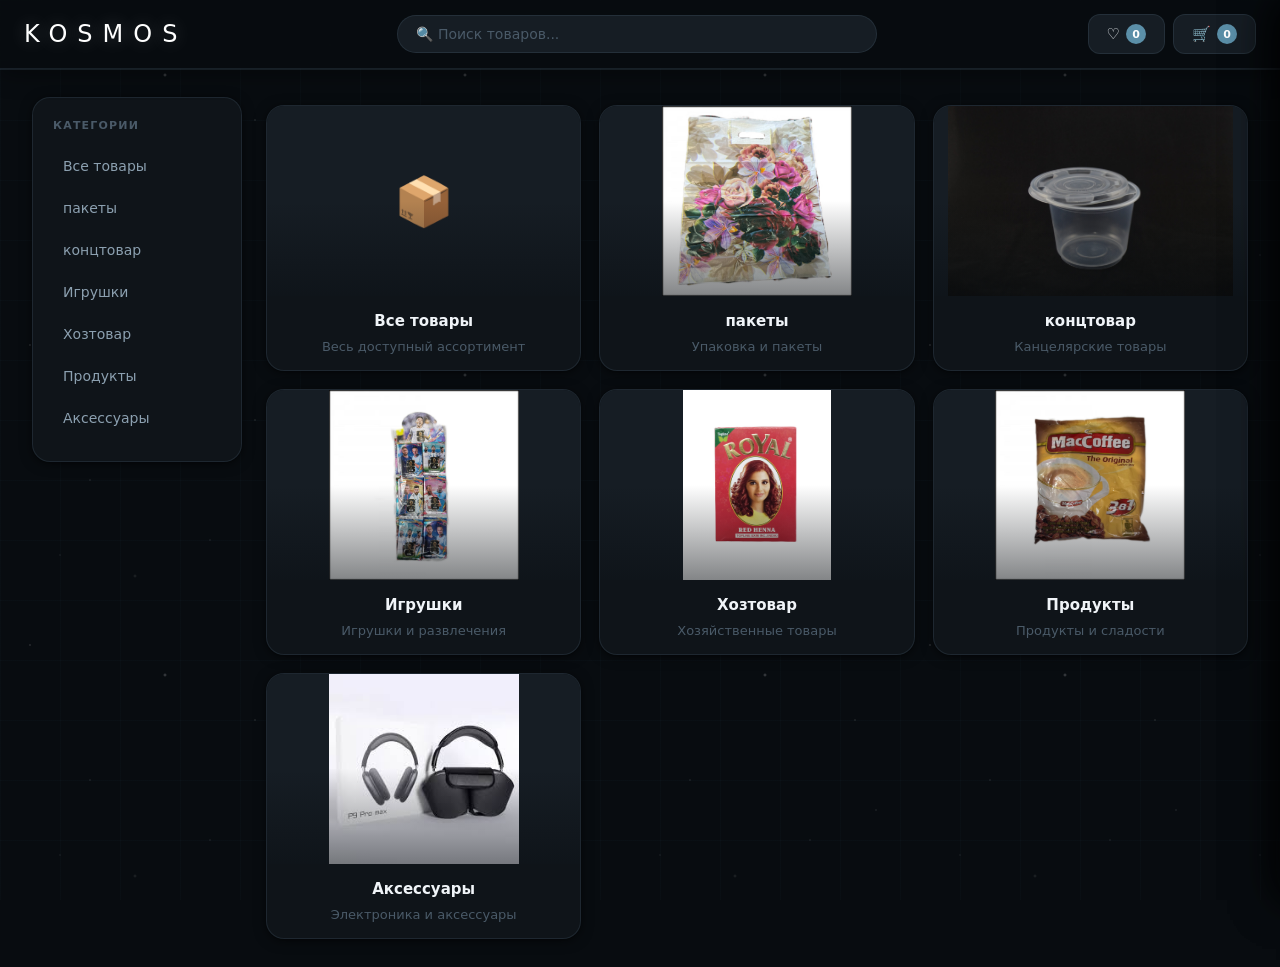
==== index.html @ e3f29285 "фотки фоткиии" ====
<!DOCTYPE html>
<html lang="ru">
<head>
    <meta charset="UTF-8">
    <meta http-equiv="X-UA-Compatible" content="IE=edge">
    <meta name="viewport" content="width=device-width, initial-scale=1.0">
    <!-- БЕЗОПАСНОСТЬ: Content Security Policy -->
    <meta http-equiv="Content-Security-Policy" content="default-src 'self'; script-src 'self' 'unsafe-inline'; style-src 'self' 'unsafe-inline'; img-src 'self' data: https:; font-src 'self'; connect-src 'self' https://api.qrserver.com https://chart.googleapis.com;">
    <!-- ЗАЩИТА ОТ КЛИКДЖЕКИНГА -->
    <meta http-equiv="X-Frame-Options" content="SAMEORIGIN">
    <!-- ОТКЛЮЧЕНИЕ MIME SNIFFING -->
    <meta http-equiv="X-Content-Type-Options" content="nosniff">
    <!-- ВКЛЮЧЕНИЕ XSS ЗАЩИТЫ -->
    <meta http-equiv="X-XSS-Protection" content="1; mode=block">
    <meta name="description" content="kosmos - Магазин товаров оптом и в розницу">
    <meta property="og:title" content="KOSMOS — Магазин">
    <meta property="og:description" content="Пакеты, канцтовары, игрушки, хозтовары и аксессуары оптом и в розницу">
    <meta property="og:type" content="website">
    <meta name="theme-color" content="#5b8fa8">
    <link rel="manifest" href="manifest.json">
    <title>kosmos - Магазин</title>
    <style>
/* ================================================
   DESIGN TOKENS — единая система переменных
   ================================================ */
:root {
    /* Цвета */
    --c-bg:          #080c10;
    --c-surface-1:   #0f1419;
    --c-surface-2:   #161d24;
    --c-surface-3:   #1e2830;
    --c-border:      rgba(99,130,150,0.18);
    --c-border-hover:rgba(99,130,150,0.42);
    --c-accent:      #5b8fa8;
    --c-accent-soft: rgba(91,143,168,0.15);
    --c-accent-glow: rgba(91,143,168,0.35);
    --c-red:         #e05252;
    --c-red-soft:    rgba(224,82,82,0.12);
    --c-red-glow:    rgba(224,82,82,0.35);
    --c-green:       #3dba7e;
    --c-green-soft:  rgba(61,186,126,0.12);
    --c-text-1:      #f0f4f8;
    --c-text-2:      #8ca0b0;
    --c-text-3:      #4a5a68;

    /* Радиусы */
    --r-sm:  8px;
    --r-md:  12px;
    --r-lg:  18px;
    --r-xl:  24px;
    --r-full:9999px;

    /* Тени */
    --shadow-card:   0 2px 12px rgba(0,0,0,0.5), 0 1px 3px rgba(0,0,0,0.3);
    --shadow-hover:  0 8px 32px rgba(0,0,0,0.6), 0 2px 8px rgba(91,143,168,0.18);
    --shadow-panel:  -4px 0 40px rgba(0,0,0,0.7);
    --shadow-btn:    0 2px 8px rgba(0,0,0,0.4);
    --shadow-input:  0 0 0 3px rgba(91,143,168,0.2);

    /* Переходы */
    --t-fast:  0.15s ease;
    --t-base:  0.25s ease;
    --t-slow:  0.35s cubic-bezier(.4,0,.2,1);

    /* Шрифты */
    --font: -apple-system, BlinkMacSystemFont, 'Segoe UI', 'Inter', system-ui, sans-serif;
}

/* ================================================
   RESET & BASE
   ================================================ */
*, *::before, *::after {
    margin: 0;
    padding: 0;
    box-sizing: border-box;
    -webkit-box-sizing: border-box;
    -webkit-tap-highlight-color: transparent;
}

html {
    scroll-behavior: smooth;
}

html, body {
    width: 100%;
    -webkit-user-select: none;
    user-select: none;
    -webkit-touch-callout: none;
}

body {
    font-family: var(--font);
    background-color: var(--c-bg);
    color: var(--c-text-1);
    min-height: 100vh;
    overflow-x: hidden;
    -webkit-font-smoothing: antialiased;
    -moz-osx-font-smoothing: grayscale;
    line-height: 1.5;
}

/* Кастомный скроллбар */
::-webkit-scrollbar { width: 6px; height: 6px; }
::-webkit-scrollbar-track { background: var(--c-surface-1); }
::-webkit-scrollbar-thumb { background: var(--c-surface-3); border-radius: var(--r-full); }
::-webkit-scrollbar-thumb:hover { background: var(--c-accent); }

/* ================================================
   ФОНОВЫЙ ПАТТЕРН (звёзды + сетка)
   ================================================ */
body::before {
    content: '';
    position: fixed;
    inset: 0;
    background-image:
        radial-gradient(1px 1px at 10%  15%, rgba(255,255,255,0.55) 0%, transparent 100%),
        radial-gradient(1px 1px at 30%  60%, rgba(255,255,255,0.35) 0%, transparent 100%),
        radial-gradient(2px 2px at 55%  25%, rgba(255,255,255,0.45) 0%, transparent 100%),
        radial-gradient(1px 1px at 70%  80%, rgba(255,255,255,0.3)  0%, transparent 100%),
        radial-gradient(1px 1px at 85%  40%, rgba(255,255,255,0.4)  0%, transparent 100%),
        radial-gradient(1px 1px at 20%  85%, rgba(255,255,255,0.25) 0%, transparent 100%),
        radial-gradient(1px 1px at 92%  70%, rgba(255,255,255,0.35) 0%, transparent 100%),
        radial-gradient(2px 2px at 45%  92%, rgba(255,255,255,0.2)  0%, transparent 100%);
    background-size: 300px 300px;
    animation: starsTwinkle 8s ease-in-out infinite alternate;
    pointer-events: none;
    z-index: 0;
    opacity: 0.6;
}

body::after {
    content: '';
    position: fixed;
    inset: 0;
    background-image:
        linear-gradient(rgba(91,143,168,0.03) 1px, transparent 1px),
        linear-gradient(90deg, rgba(91,143,168,0.03) 1px, transparent 1px);
    background-size: 60px 60px;
    pointer-events: none;
    z-index: 0;
}

@keyframes starsTwinkle {
    0%   { opacity: 0.4; }
    100% { opacity: 0.8; }
}

/* ================================================
   ШАПКА
   ================================================ */
.header {
    position: sticky;
    top: 0;
    z-index: 200;
    background: rgba(8,12,16,0.85);
    backdrop-filter: blur(20px);
    -webkit-backdrop-filter: blur(20px);
    border-bottom: 1px solid var(--c-border);
    box-shadow: 0 1px 0 var(--c-border), 0 4px 24px rgba(0,0,0,0.4);
    padding: 14px 0;
}

.header-content {
    display: flex;
    align-items: center;
    justify-content: space-between;
    max-width: 1400px;
    margin: 0 auto;
    padding: 0 24px;
    gap: 16px;
    flex-wrap: wrap;
}

.logo {
    font-size: 24px;
    font-weight: 500;
    letter-spacing: 10px;
    text-transform: uppercase;
    color: #ffffff;
    flex-shrink: 0;
    cursor: default;
    text-shadow: 0 0 18px rgba(255,255,255,0.25);
}

/* ================================================
   ПОИСК
   ================================================ */
.search-wrap {
    flex: 1;
    max-width: 480px;
    margin: 0 12px;
    position: relative;
}

.search-input {
    width: 100%;
    padding: 10px 40px 10px 18px;
    background: var(--c-surface-2);
    border: 1px solid var(--c-border);
    border-radius: var(--r-full);
    font-size: 14px;
    font-family: var(--font);
    color: var(--c-text-1);
    outline: none;
    transition: border-color var(--t-base), box-shadow var(--t-base), background var(--t-base);
}

.search-input::placeholder { color: var(--c-text-3); }

.search-input:focus {
    border-color: var(--c-accent);
    background: var(--c-surface-3);
    box-shadow: var(--shadow-input);
}

.search-clear {
    position: absolute;
    right: 13px;
    top: 50%;
    transform: translateY(-50%);
    background: none;
    border: none;
    color: var(--c-text-3);
    font-size: 18px;
    cursor: pointer;
    display: none;
    line-height: 1;
    padding: 2px;
    transition: color var(--t-fast);
}

.search-clear:hover { color: var(--c-text-1); }
.search-clear.visible { display: block; }

.search-results-panel {
    display: none;
    position: absolute;
    top: calc(100% + 10px);
    left: 0;
    right: 0;
    background: var(--c-surface-2);
    border: 1px solid var(--c-border);
    border-radius: var(--r-lg);
    max-height: 420px;
    overflow-y: auto;
    z-index: 500;
    box-shadow: 0 16px 48px rgba(0,0,0,0.7);
}

.search-results-panel.open { display: block; }

.search-count {
    padding: 8px 16px;
    font-size: 11px;
    font-weight: 600;
    letter-spacing: 0.5px;
    text-transform: uppercase;
    color: var(--c-text-3);
    border-bottom: 1px solid var(--c-border);
}

.search-result-item {
    display: flex;
    align-items: center;
    gap: 12px;
    padding: 10px 16px;
    cursor: pointer;
    border-bottom: 1px solid var(--c-border);
    transition: background var(--t-fast);
}

.search-result-item:last-child { border-bottom: none; }
.search-result-item:hover { background: var(--c-surface-3); }

.search-result-img {
    width: 48px;
    height: 48px;
    object-fit: contain;
    border-radius: var(--r-sm);
    background: var(--c-surface-1);
    flex-shrink: 0;
}

.search-result-placeholder {
    width: 48px;
    height: 48px;
    display: flex;
    align-items: center;
    justify-content: center;
    font-size: 22px;
    background: var(--c-surface-1);
    border-radius: var(--r-sm);
    flex-shrink: 0;
}

.search-result-name {
    font-size: 14px;
    font-weight: 600;
    color: var(--c-text-1);
    margin-bottom: 3px;
}

.search-result-name mark {
    background: var(--c-accent-soft);
    color: var(--c-accent);
    border-radius: 3px;
    padding: 0 3px;
}

.search-result-price {
    font-size: 13px;
    color: var(--c-text-2);
}

.search-result-cat {
    font-size: 11px;
    color: var(--c-text-3);
    margin-top: 2px;
    text-transform: uppercase;
    letter-spacing: 0.4px;
}

.search-empty {
    padding: 24px;
    text-align: center;
    color: var(--c-text-3);
    font-size: 14px;
}

/* ================================================
   КНОПКИ В ШАПКЕ
   ================================================ */
.cart-button,
.fav-header-btn {
    display: flex;
    align-items: center;
    gap: 6px;
    background: var(--c-surface-2);
    border: 1px solid var(--c-border);
    color: var(--c-text-1);
    padding: 9px 18px;
    border-radius: var(--r-md);
    cursor: pointer;
    font-size: 15px;
    font-family: var(--font);
    transition: background var(--t-base), border-color var(--t-base), box-shadow var(--t-base);
    white-space: nowrap;
}

.cart-button:hover {
    background: var(--c-surface-3);
    border-color: var(--c-accent);
    box-shadow: 0 0 16px var(--c-accent-glow);
}

.fav-header-btn:hover {
    background: var(--c-red-soft);
    border-color: var(--c-red);
    box-shadow: 0 0 16px var(--c-red-glow);
}

.cart-count,
.fav-count {
    display: inline-flex;
    align-items: center;
    justify-content: center;
    min-width: 20px;
    height: 20px;
    padding: 0 5px;
    background: var(--c-accent);
    color: #fff;
    font-size: 11px;
    font-weight: 700;
    border-radius: var(--r-full);
    line-height: 1;
}

@keyframes notifSlideIn {
    from { opacity: 0; transform: translateX(24px); }
    to   { opacity: 1; transform: translateX(0); }
}

/* ================================================
   QR-КНОПКА И МОДАЛ
   ================================================ */
.qr-modal {
    display: none;
    position: fixed;
    inset: 0;
    z-index: 3500;
    background: rgba(0,0,0,0.8);
    backdrop-filter: blur(8px);
    -webkit-backdrop-filter: blur(8px);
    align-items: center;
    justify-content: center;
}

.qr-modal.active {
    display: flex;
    animation: fadeIn 0.22s ease;
}

.qr-modal-content {
    background: var(--c-surface-2);
    border: 1px solid var(--c-border);
    border-radius: var(--r-xl);
    padding: 36px 32px 32px;
    text-align: center;
    width: min(360px, calc(100vw - 32px));
    box-shadow: 0 24px 64px rgba(0,0,0,0.7), 0 0 0 1px rgba(255,255,255,0.04);
    animation: slideUp 0.3s cubic-bezier(.4,0,.2,1);
    position: relative;
}

.qr-modal-close {
    position: absolute;
    top: 14px;
    right: 14px;
    width: 30px;
    height: 30px;
    display: flex;
    align-items: center;
    justify-content: center;
    background: var(--c-surface-3);
    border: 1px solid var(--c-border);
    border-radius: var(--r-sm);
    color: var(--c-text-2);
    font-size: 16px;
    cursor: pointer;
    transition: background var(--t-fast), color var(--t-fast);
}

.qr-modal-close:hover { background: var(--c-red-soft); color: var(--c-red); }

.qr-logo {
    font-size: 15px;
    font-weight: 500;
    letter-spacing: 8px;
    text-transform: uppercase;
    color: var(--c-text-1);
    margin-bottom: 6px;
    text-shadow: 0 0 14px rgba(255,255,255,0.2);
}

.qr-subtitle {
    font-size: 12px;
    color: var(--c-text-3);
    margin-bottom: 24px;
    text-transform: uppercase;
    letter-spacing: 0.8px;
}

.qr-frame {
    display: inline-block;
    background: #ffffff;
    border-radius: var(--r-lg);
    padding: 14px;
    box-shadow: 0 0 0 1px rgba(255,255,255,0.08), 0 8px 32px rgba(0,0,0,0.5);
    margin-bottom: 20px;
}

.qr-frame img {
    display: block;
    width: 180px;
    height: 180px;
    border-radius: var(--r-sm);
}

.qr-url {
    font-size: 12px;
    color: var(--c-text-3);
    word-break: break-all;
    background: var(--c-surface-1);
    border: 1px solid var(--c-border);
    border-radius: var(--r-sm);
    padding: 8px 12px;
    margin-bottom: 16px;
    cursor: pointer;
    transition: border-color var(--t-fast);
    user-select: all;
    -webkit-user-select: all;
}

.qr-url:hover { border-color: var(--c-accent); color: var(--c-text-2); }

.qr-share-btn {
    width: 100%;
    background: linear-gradient(135deg, #25d366 0%, #1aab56 100%);
    border: none;
    color: #fff;
    padding: 13px;
    border-radius: var(--r-md);
    font-size: 15px;
    font-weight: 700;
    font-family: var(--font);
    cursor: pointer;
    transition: opacity var(--t-base), transform var(--t-fast);
    box-shadow: 0 4px 16px rgba(37,211,102,0.35);
}

.qr-share-btn:hover { opacity: 0.9; transform: translateY(-1px); }

@keyframes badgeBounce {
    0%   { transform: scale(1); }
    30%  { transform: scale(1.6); }
    55%  { transform: scale(0.85); }
    75%  { transform: scale(1.2); }
    100% { transform: scale(1); }
}

.cart-count.bounce,
.fav-count.bounce {
    animation: badgeBounce 0.42s cubic-bezier(.36,.07,.19,.97) both;
}

/* ================================================
   КОНТЕЙНЕР
   ================================================ */
.container {
    max-width: 1400px;
    margin: 0 auto;
    padding: 24px;
    display: flex;
    gap: 24px;
    position: relative;
    z-index: 5;
}

/* ================================================
   САЙДБАР
   ================================================ */
.sidebar {
    width: 210px;
    flex-shrink: 0;
    background: var(--c-surface-1);
    border: 1px solid var(--c-border);
    border-radius: var(--r-lg);
    padding: 20px 16px;
    height: fit-content;
    position: sticky;
    top: 80px;
    box-shadow: var(--shadow-card);
}

.sidebar h3 {
    font-size: 11px;
    font-weight: 700;
    letter-spacing: 1.2px;
    text-transform: uppercase;
    color: var(--c-text-3);
    margin-bottom: 12px;
    padding-left: 4px;
}

.categories-list { list-style: none; }

.categories-list li {
    padding: 9px 12px;
    margin: 3px 0;
    border-radius: var(--r-sm);
    cursor: pointer;
    transition: background var(--t-fast), color var(--t-fast);
    font-size: 14px;
    color: var(--c-text-2);
    border-left: 2px solid transparent;
}

.categories-list li:hover {
    background: var(--c-accent-soft);
    color: var(--c-text-1);
    border-left-color: var(--c-accent);
}

.categories-list li.active {
    background: var(--c-accent-soft);
    color: var(--c-text-1);
    border-left-color: var(--c-accent);
    font-weight: 600;
}

/* ================================================
   ОСНОВНОЙ КОНТЕНТ
   ================================================ */
.main-content { flex: 1; min-width: 0; }

.page { display: none; }
.page.active { display: block; }

.page h2 {
    font-size: 20px;
    font-weight: 700;
    color: var(--c-text-1);
    margin-bottom: 20px;
}

/* ================================================
   СЕТКА КАТЕГОРИЙ
   ================================================ */
.categories-grid {
    display: grid;
    grid-template-columns: repeat(auto-fill, minmax(240px, 1fr));
    gap: 18px;
    margin-top: 8px;
}

.category-card {
    background: var(--c-surface-1);
    border: 1px solid var(--c-border);
    border-radius: var(--r-lg);
    overflow: hidden;
    cursor: pointer;
    transition: transform var(--t-slow), box-shadow var(--t-slow), border-color var(--t-base);
    box-shadow: var(--shadow-card);
}

.category-card:hover {
    transform: translateY(-4px);
    box-shadow: var(--shadow-hover);
    border-color: var(--c-border-hover);
}

.category-card:active { transform: translateY(-2px); }

.category-image {
    width: 100%;
    height: 190px;
    background: var(--c-surface-2);
    display: flex;
    align-items: center;
    justify-content: center;
    font-size: 48px;
    overflow: hidden;
    position: relative;
}

.category-image::after {
    content: '';
    position: absolute;
    inset: 0;
    background: linear-gradient(to top, rgba(8,12,16,0.5) 0%, transparent 50%);
    pointer-events: none;
}

.category-image img {
    width: 100%;
    height: 100%;
    object-fit: cover;
    transition: transform 0.4s ease;
}

.category-card:hover .category-image img { transform: scale(1.04); }

.category-info {
    padding: 14px 16px;
    text-align: center;
}

.category-info h3 {
    font-size: 15px;
    font-weight: 700;
    color: var(--c-text-1);
    margin-bottom: 4px;
}

.category-info p {
    font-size: 13px;
    color: var(--c-text-3);
}

/* ================================================
   ЗАГОЛОВОК КАТЕГОРИИ
   ================================================ */
.category-header {
    display: flex;
    align-items: center;
    gap: 14px;
    margin-bottom: 20px;
    position: sticky;
    top: 56px;
    z-index: 50;
    background: rgba(8,12,16,0.9);
    backdrop-filter: blur(12px);
    -webkit-backdrop-filter: blur(12px);
    padding: 12px 0;
    border-bottom: 1px solid var(--c-border);
}

@media (max-width: 768px) {
    .category-header {
        top: 99px; /* шапка ~57px + mobile-cats ~42px */
    }
}

.back-button {
    display: flex;
    align-items: center;
    gap: 6px;
    background: var(--c-surface-2);
    border: 1px solid var(--c-border);
    color: var(--c-text-1);
    padding: 9px 16px;
    border-radius: var(--r-md);
    cursor: pointer;
    font-size: 14px;
    font-family: var(--font);
    transition: background var(--t-fast), border-color var(--t-fast);
    white-space: nowrap;
}

.back-button:hover {
    background: var(--c-surface-3);
    border-color: var(--c-border-hover);
}

/* ================================================
   СЕТКА ТОВАРОВ
   ================================================ */
.products-grid {
    display: grid;
    grid-template-columns: repeat(auto-fill, minmax(270px, 1fr));
    gap: 20px;
    margin-top: 12px;
}

/* ================================================
   КАРТОЧКА ТОВАРА
   ================================================ */
.product-card {
    position: relative;
    background: var(--c-surface-1);
    border: 1px solid var(--c-border);
    border-radius: var(--r-lg);
    overflow: hidden;
    box-shadow: var(--shadow-card);
    transition: transform var(--t-slow), box-shadow var(--t-slow), border-color var(--t-base);
    display: flex;
    flex-direction: column;
}

.product-card:hover {
    transform: translateY(-3px);
    box-shadow: var(--shadow-hover);
    border-color: var(--c-border-hover);
}

.product-image {
    width: 100%;
    height: 200px;
    background: var(--c-surface-2);
    display: flex;
    align-items: center;
    justify-content: center;
    overflow: hidden;
    flex-shrink: 0;
}

.product-image img {
    width: 100%;
    height: 100%;
    object-fit: contain;
    transition: transform 0.4s ease;
}

.product-card:hover .product-image img { transform: scale(1.04); }

.no-photo-placeholder {
    width: 100%;
    height: 100%;
    display: flex;
    align-items: center;
    justify-content: center;
    font-size: 13px;
    color: var(--c-text-3);
    letter-spacing: 0.03em;
    font-style: italic;
    background: var(--c-surface-2);
}

.product-info {
    padding: 16px;
    display: flex;
    flex-direction: column;
    flex: 1;
}

.product-name {
    font-size: 15px;
    font-weight: 700;
    color: var(--c-text-1);
    margin-bottom: 5px;
    line-height: 1.3;
}

.product-description {
    font-size: 12px;
    color: var(--c-text-3);
    margin-bottom: 10px;
    line-height: 1.4;
}

.product-price {
    display: flex;
    align-items: baseline;
    gap: 8px;
    font-size: 20px;
    font-weight: 800;
    color: var(--c-text-1);
    margin-bottom: 8px;
}

.product-price-original {
    font-size: 13px;
    font-weight: 400;
    color: var(--c-text-3);
    text-decoration: line-through;
}

/* Кнопка избранного */
.fav-btn {
    position: absolute;
    top: 10px;
    right: 10px;
    width: 36px;
    height: 36px;
    border-radius: var(--r-full);
    background: rgba(8,12,16,0.65);
    backdrop-filter: blur(8px);
    border: 1px solid rgba(255,255,255,0.12);
    color: var(--c-text-2);
    font-size: 17px;
    cursor: pointer;
    display: flex;
    align-items: center;
    justify-content: center;
    z-index: 2;
    transition: transform var(--t-fast), background var(--t-fast), border-color var(--t-fast), color var(--t-fast);
}

.fav-btn:hover {
    transform: scale(1.15);
    background: var(--c-red-soft);
    border-color: var(--c-red);
    color: var(--c-red);
}

.fav-btn.active {
    background: var(--c-red-soft);
    border-color: var(--c-red);
    color: var(--c-red);
}

/* Контролы товара */
.product-controls {
    display: flex;
    gap: 10px;
    align-items: center;
    margin-top: auto;
    padding-top: 12px;
}

.quantity-input {
    width: 68px;
    padding: 9px 10px;
    background: var(--c-surface-2);
    border: 1px solid var(--c-border);
    border-radius: var(--r-sm);
    font-size: 14px;
    font-family: var(--font);
    color: var(--c-text-1);
    text-align: center;
    transition: border-color var(--t-fast), box-shadow var(--t-fast);
}

.quantity-input:focus {
    outline: none;
    border-color: var(--c-accent);
    box-shadow: var(--shadow-input);
}

.add-to-cart-button {
    flex: 1;
    background: var(--c-accent-soft);
    border: 1px solid rgba(91,143,168,0.3);
    color: var(--c-text-1);
    padding: 10px 14px;
    border-radius: var(--r-sm);
    cursor: pointer;
    font-size: 14px;
    font-weight: 600;
    font-family: var(--font);
    transition: background var(--t-base), border-color var(--t-base), box-shadow var(--t-base), transform var(--t-fast);
}

.add-to-cart-button:hover {
    background: rgba(91,143,168,0.28);
    border-color: var(--c-accent);
    box-shadow: 0 0 18px var(--c-accent-glow);
}

.add-to-cart-button:active { transform: scale(0.97); }

/* ================================================
   БОКОВАЯ ПАНЕЛЬ КОРЗИНЫ
   ================================================ */
.cart-panel {
    position: fixed;
    right: -420px;
    top: 0;
    width: 420px;
    height: 100vh;
    background: var(--c-surface-1);
    border-left: 1px solid var(--c-border);
    box-shadow: var(--shadow-panel);
    display: flex;
    flex-direction: column;
    transition: right var(--t-slow);
    z-index: 1000;
}

.cart-panel.open { right: 0; }

.cart-panel-header {
    display: flex;
    justify-content: space-between;
    align-items: center;
    padding: 20px 24px;
    border-bottom: 1px solid var(--c-border);
    background: var(--c-surface-2);
}

.cart-panel-header h2 {
    font-size: 17px;
    font-weight: 700;
    color: var(--c-text-1);
}

.close-cart {
    width: 32px;
    height: 32px;
    display: flex;
    align-items: center;
    justify-content: center;
    background: var(--c-surface-3);
    border: 1px solid var(--c-border);
    border-radius: var(--r-sm);
    color: var(--c-text-2);
    font-size: 18px;
    cursor: pointer;
    transition: background var(--t-fast), color var(--t-fast);
}

.close-cart:hover { background: var(--c-red-soft); color: var(--c-red); }

.cart-items {
    flex: 1;
    overflow-y: auto;
    padding: 16px;
    display: flex;
    flex-direction: column;
    gap: 10px;
}

.cart-item {
    background: var(--c-surface-2);
    border: 1px solid var(--c-border);
    border-left: 3px solid var(--c-accent);
    border-radius: var(--r-md);
    padding: 14px;
    transition: border-color var(--t-fast);
}

.cart-item:hover { border-color: var(--c-border-hover); }

.cart-item-name {
    font-weight: 700;
    font-size: 14px;
    color: var(--c-text-1);
    margin-bottom: 4px;
}

.cart-item-price {
    font-size: 13px;
    color: var(--c-text-2);
    margin-bottom: 10px;
}

.cart-item-controls {
    display: flex;
    align-items: center;
    gap: 8px;
    margin-bottom: 8px;
}

.quantity-btn {
    width: 32px;
    height: 32px;
    display: flex;
    align-items: center;
    justify-content: center;
    background: var(--c-surface-3);
    border: 1px solid var(--c-border);
    border-radius: var(--r-sm);
    color: var(--c-text-1);
    font-size: 18px;
    font-weight: 700;
    cursor: pointer;
    transition: background var(--t-fast), border-color var(--t-fast);
}

.quantity-btn:hover { background: var(--c-accent-soft); border-color: var(--c-accent); }

.cart-item-qty {
    min-width: 44px;
    padding: 5px 8px;
    background: var(--c-surface-3);
    border: 1px solid var(--c-border);
    border-radius: var(--r-sm);
    text-align: center;
    font-size: 14px;
    font-weight: 600;
    color: var(--c-text-1);
}

.cart-item-total {
    font-size: 14px;
    font-weight: 700;
    color: var(--c-text-1);
    text-align: right;
    margin-top: 6px;
}

.remove-btn {
    margin-left: auto;
    background: transparent;
    border: 1px solid rgba(255,255,255,0.1);
    color: var(--c-text-3);
    padding: 5px 10px;
    border-radius: var(--r-sm);
    cursor: pointer;
    font-size: 12px;
    font-family: var(--font);
    transition: background var(--t-fast), color var(--t-fast), border-color var(--t-fast);
}

.remove-btn:hover { background: var(--c-red-soft); color: var(--c-red); border-color: var(--c-red); }

.empty-cart {
    text-align: center;
    padding: 40px 20px;
    color: var(--c-text-3);
    font-size: 15px;
}

.cart-footer {
    padding: 14px 16px 18px;
    border-top: 1px solid var(--c-border);
    background: var(--c-surface-2);
}

.checkout-button {
    width: 100%;
    background: linear-gradient(135deg, var(--c-accent) 0%, #3d6d85 100%);
    border: none;
    color: #fff;
    padding: 0 20px;
    height: 62px;
    border-radius: var(--r-md);
    font-family: var(--font);
    cursor: pointer;
    display: flex;
    align-items: center;
    justify-content: space-between;
    transition: opacity var(--t-base), box-shadow var(--t-base), transform var(--t-fast);
    box-shadow: 0 4px 20px rgba(91,143,168,0.45);
}

.checkout-button:hover {
    opacity: 0.93;
    box-shadow: 0 6px 28px rgba(91,143,168,0.6);
    transform: translateY(-1px);
}

.checkout-button:active { transform: translateY(0); }
.checkout-button:disabled { background: var(--c-surface-3); box-shadow: none; cursor: not-allowed; }

.checkout-btn-label {
    font-size: 16px;
    font-weight: 700;
    letter-spacing: 0.3px;
}

.checkout-btn-total {
    font-size: 18px;
    font-weight: 800;
    background: rgba(255,255,255,0.18);
    padding: 6px 14px;
    border-radius: var(--r-sm);
    letter-spacing: 0.3px;
}

/* ================================================
   ПАНЕЛЬ ИЗБРАННОГО
   ================================================ */
.favorites-panel {
    position: fixed;
    right: -440px;
    top: 0;
    width: 440px;
    height: 100vh;
    background: var(--c-surface-1);
    border-left: 1px solid rgba(224,82,82,0.25);
    box-shadow: var(--shadow-panel);
    display: flex;
    flex-direction: column;
    transition: right var(--t-slow);
    z-index: 1001;
}

.favorites-panel.open { right: 0; }

.favorites-panel-header {
    display: flex;
    justify-content: space-between;
    align-items: center;
    padding: 20px 24px;
    border-bottom: 1px solid rgba(224,82,82,0.2);
    background: var(--c-surface-2);
}

.favorites-panel-header h2 {
    font-size: 17px;
    font-weight: 700;
    color: var(--c-text-1);
}

.favorites-items {
    flex: 1;
    overflow-y: auto;
    padding: 16px;
    display: flex;
    flex-direction: column;
    gap: 10px;
}

.fav-item {
    background: var(--c-surface-2);
    border: 1px solid var(--c-border);
    border-left: 3px solid var(--c-red);
    border-radius: var(--r-md);
    padding: 14px;
    display: flex;
    align-items: center;
    gap: 12px;
    transition: border-color var(--t-fast);
}

.fav-item:hover { border-color: rgba(224,82,82,0.4); }

.fav-item-img {
    width: 60px;
    height: 60px;
    object-fit: contain;
    border-radius: var(--r-sm);
    background: var(--c-surface-1);
    flex-shrink: 0;
}

.fav-item-img-placeholder {
    width: 60px;
    height: 60px;
    display: flex;
    align-items: center;
    justify-content: center;
    font-size: 26px;
    background: var(--c-surface-1);
    border-radius: var(--r-sm);
    flex-shrink: 0;
}

.fav-item-info { flex: 1; min-width: 0; }

.fav-item-name {
    font-weight: 700;
    font-size: 14px;
    color: var(--c-text-1);
    margin-bottom: 3px;
    white-space: nowrap;
    overflow: hidden;
    text-overflow: ellipsis;
}

.fav-item-price {
    font-size: 13px;
    color: var(--c-text-2);
    margin-bottom: 8px;
}

.fav-item-actions { display: flex; gap: 8px; }

.fav-qty-input {
    width: 52px;
    padding: 7px 4px;
    background: var(--c-surface-3);
    border: 1px solid var(--c-border);
    border-radius: var(--r-sm);
    font-size: 14px;
    font-family: var(--font);
    color: var(--c-text-1);
    text-align: center;
    transition: border-color var(--t-fast), box-shadow var(--t-fast);
    -moz-appearance: textfield;
    appearance: textfield;
}

.fav-qty-input::-webkit-inner-spin-button,
.fav-qty-input::-webkit-outer-spin-button {
    opacity: 1;
    height: 24px;
}

.fav-qty-input:focus {
    outline: none;
    border-color: var(--c-accent);
    box-shadow: var(--shadow-input);
}

.fav-add-btn {
    flex: 1;
    background: var(--c-accent-soft);
    border: 1px solid rgba(91,143,168,0.3);
    color: var(--c-text-1);
    padding: 7px 10px;
    border-radius: var(--r-sm);
    cursor: pointer;
    font-size: 13px;
    font-family: var(--font);
    font-weight: 600;
    transition: background var(--t-fast), border-color var(--t-fast);
}

.fav-add-btn:hover { background: rgba(91,143,168,0.28); border-color: var(--c-accent); }

.fav-remove-btn {
    background: var(--c-red-soft);
    border: 1px solid rgba(224,82,82,0.3);
    color: var(--c-red);
    padding: 7px 10px;
    border-radius: var(--r-sm);
    cursor: pointer;
    font-size: 13px;
    font-family: var(--font);
    transition: background var(--t-fast);
}

.fav-remove-btn:hover { background: rgba(224,82,82,0.25); }

.empty-favorites {
    text-align: center;
    padding: 48px 20px;
    color: var(--c-text-3);
    font-size: 14px;
    line-height: 1.8;
}

.empty-favorites .empty-fav-icon {
    font-size: 52px;
    display: block;
    margin-bottom: 14px;
    opacity: 0.3;
}

/* ================================================
   ОФОРМЛЕНИЕ ЗАКАЗА
   ================================================ */
.checkout-header {
    display: flex;
    align-items: center;
    gap: 16px;
    margin-bottom: 28px;
}

.checkout-container {
    display: grid;
    grid-template-columns: 1fr 1fr;
    gap: 28px;
}

.checkout-form-section,
.order-summary {
    background: var(--c-surface-1);
    border: 1px solid var(--c-border);
    border-radius: var(--r-lg);
    padding: 28px;
    box-shadow: var(--shadow-card);
}

.checkout-form-section h3,
.order-summary h3 {
    font-size: 16px;
    font-weight: 700;
    color: var(--c-text-1);
    margin-bottom: 20px;
    padding-bottom: 14px;
    border-bottom: 1px solid var(--c-border);
}

.form-group { margin-bottom: 18px; }

.form-group label {
    display: block;
    font-size: 13px;
    font-weight: 600;
    color: var(--c-text-2);
    margin-bottom: 7px;
    letter-spacing: 0.3px;
}

.form-group input,
.form-group textarea {
    width: 100%;
    padding: 11px 14px;
    background: var(--c-surface-2);
    border: 1px solid var(--c-border);
    border-radius: var(--r-sm);
    font-size: 14px;
    font-family: var(--font);
    color: var(--c-text-1);
    transition: border-color var(--t-fast), box-shadow var(--t-fast), background var(--t-fast);
    resize: vertical;
}

.form-group input:focus,
.form-group textarea:focus {
    outline: none;
    border-color: var(--c-accent);
    background: var(--c-surface-3);
    box-shadow: var(--shadow-input);
}

.submit-button {
    width: 100%;
    background: linear-gradient(135deg, var(--c-accent) 0%, #4a7a96 100%);
    border: none;
    color: #fff;
    padding: 15px;
    border-radius: var(--r-md);
    font-size: 15px;
    font-weight: 700;
    font-family: var(--font);
    cursor: pointer;
    transition: opacity var(--t-base), box-shadow var(--t-base), transform var(--t-fast);
    box-shadow: 0 4px 16px rgba(91,143,168,0.35);
    margin-top: 6px;
}

.submit-button:hover {
    opacity: 0.92;
    box-shadow: 0 6px 24px rgba(91,143,168,0.5);
    transform: translateY(-1px);
}

.order-summary { height: fit-content; }

#orderSummaryItems {
    margin-bottom: 14px;
    padding-bottom: 14px;
    border-bottom: 1px solid var(--c-border);
    display: flex;
    flex-direction: column;
    gap: 8px;
}

.summary-item {
    display: flex;
    justify-content: space-between;
    align-items: center;
    font-size: 14px;
    gap: 8px;
}

.summary-item-name { color: var(--c-text-1); flex: 1; }
.summary-item-qty { color: var(--c-text-3); font-size: 13px; flex-shrink: 0; }
.summary-item-price { color: var(--c-text-1); font-weight: 700; flex-shrink: 0; }

.order-total {
    display: flex;
    justify-content: space-between;
    align-items: center;
    font-size: 18px;
    font-weight: 800;
    color: var(--c-text-1);
    padding-top: 12px;
}

/* ================================================
   МОДАЛЬНОЕ ОКНО
   ================================================ */
.modal {
    display: none;
    position: fixed;
    z-index: 3000;
    inset: 0;
    background: rgba(0,0,0,0.75);
    backdrop-filter: blur(6px);
    -webkit-backdrop-filter: blur(6px);
}

.modal.active {
    display: flex;
    align-items: center;
    justify-content: center;
    animation: fadeIn 0.25s ease;
}

.modal-content {
    background: var(--c-surface-2);
    border: 1px solid var(--c-border);
    padding: 44px 36px;
    border-radius: var(--r-xl);
    text-align: center;
    max-width: 420px;
    width: calc(100% - 32px);
    animation: slideUp 0.3s cubic-bezier(.4,0,.2,1);
    box-shadow: 0 24px 64px rgba(0,0,0,0.6), 0 0 0 1px rgba(255,255,255,0.04);
}

.modal-content h2 {
    font-size: 22px;
    font-weight: 800;
    color: var(--c-text-1);
    margin-bottom: 12px;
}

.modal-content p {
    font-size: 14px;
    color: var(--c-text-2);
    line-height: 1.7;
    margin-bottom: 8px;
}

.modal-buttons {
    display: flex;
    gap: 12px;
    margin-top: 28px;
}

.modal-buttons button {
    flex: 1;
    padding: 13px;
    border-radius: var(--r-md);
    cursor: pointer;
    font-size: 14px;
    font-weight: 700;
    font-family: var(--font);
    transition: opacity var(--t-base), transform var(--t-fast);
}

.modal-btn-primary {
    background: linear-gradient(135deg, var(--c-accent) 0%, #4a7a96 100%);
    border: none;
    color: #fff;
    box-shadow: 0 4px 16px rgba(91,143,168,0.35);
}

.modal-btn-primary:hover { opacity: 0.9; transform: translateY(-1px); }

@keyframes fadeIn {
    from { opacity: 0; }
    to   { opacity: 1; }
}

@keyframes slideUp {
    from { transform: translateY(32px); opacity: 0; }
    to   { transform: translateY(0);    opacity: 1; }
}

/* ================================================
   ПОДСКАЗКИ ОПТОВОЙ ЦЕНЫ
   ================================================ */
.wholesale-hint {
    font-size: 12px;
    color: var(--c-text-3);
    margin-top: 6px;
    line-height: 1.4;
    transition: color var(--t-fast);
}

.wholesale-hint.reached {
    color: var(--c-green);
    font-weight: 600;
}

.wholesale-hint.close {
    color: #f0a030;
}

/* ================================================
   КНОПКА НАВЕРХ
   ================================================ */
.scroll-top-btn {
    position: fixed;
    bottom: 28px;
    right: 28px;
    width: 46px;
    height: 46px;
    border-radius: var(--r-full);
    background: var(--c-surface-2);
    border: 1px solid var(--c-border);
    color: var(--c-text-2);
    font-size: 20px;
    cursor: pointer;
    display: none;
    align-items: center;
    justify-content: center;
    z-index: 900;
    transition: background var(--t-base), border-color var(--t-base), box-shadow var(--t-base), transform var(--t-fast);
    box-shadow: var(--shadow-card);
    line-height: 1;
}

.scroll-top-btn.visible { display: flex; }

.scroll-top-btn:hover {
    background: var(--c-accent-soft);
    border-color: var(--c-accent);
    color: var(--c-text-1);
    box-shadow: 0 0 20px var(--c-accent-glow);
    transform: translateY(-3px);
}

/* ================================================
   АНИМАЦИЯ ПОЯВЛЕНИЯ КАРТОЧЕК
   ================================================ */
@keyframes fadeInUp {
    from { opacity: 0; transform: translateY(20px); }
    to   { opacity: 1; transform: translateY(0); }
}

.product-card,
.category-card {
    animation: fadeInUp 0.35s cubic-bezier(.4,0,.2,1) both;
}

.product-card:nth-child(1)  { animation-delay: 0.03s; }
.product-card:nth-child(2)  { animation-delay: 0.06s; }
.product-card:nth-child(3)  { animation-delay: 0.09s; }
.product-card:nth-child(4)  { animation-delay: 0.12s; }
.product-card:nth-child(5)  { animation-delay: 0.15s; }
.product-card:nth-child(6)  { animation-delay: 0.18s; }
.product-card:nth-child(n+7){ animation-delay: 0.20s; }

/* ================================================
   ПОДСВЕТКА НАЙДЕННОГО ТОВАРА
   ================================================ */
.product-card.highlight {
    animation: highlightPulse 1.8s ease;
    border-color: var(--c-accent) !important;
}

@keyframes highlightPulse {
    0%   { box-shadow: 0 0 0   0   var(--c-accent-glow); }
    30%  { box-shadow: 0 0 32px 8px var(--c-accent-glow); }
    100% { box-shadow: var(--shadow-card); }
}

/* ================================================
   ОВЕРЛЕЙ (при открытых панелях)
   ================================================ */
.overlay {
    position: fixed;
    inset: 0;
    background: rgba(0,0,0,0.55);
    backdrop-filter: blur(2px);
    z-index: 999;
    display: none;
    animation: fadeIn 0.2s ease;
}

.overlay.active { display: block; }

/* ================================================
   МЕДИА-ЗАПРОСЫ
   ================================================ */

/* Планшет горизонтальный */
@media (max-width: 768px) {
    .container { display: block; padding: 16px; }
    .sidebar { display: none; }

    .categories-grid,
    .products-grid {
        grid-template-columns: repeat(2, 1fr);
        gap: 14px;
    }

    .category-image { height: 150px; }

    .cart-panel,
    .favorites-panel {
        width: 100%;
        right: -100%;
    }

    .checkout-container {
        grid-template-columns: 1fr;
        gap: 20px;
    }
}

/* Мобильная навигация по категориям */
.mobile-cats {
    display: none;
}

@media (max-width: 768px) {
    .mobile-cats {
        display: flex;
        gap: 8px;
        overflow-x: auto;
        padding: 12px 16px;
        background: var(--c-surface-1);
        border-bottom: 1px solid var(--c-border);
        position: sticky;
        top: 57px;
        z-index: 40;
        scrollbar-width: none;
        -ms-overflow-style: none;
    }
    .mobile-cats::-webkit-scrollbar { display: none; }

    .mobile-cat-btn {
        flex-shrink: 0;
        padding: 7px 14px;
        background: var(--c-surface-2);
        border: 1px solid var(--c-border);
        border-radius: var(--r-full);
        color: var(--c-text-2);
        font-size: 13px;
        font-family: var(--font);
        font-weight: 600;
        cursor: pointer;
        white-space: nowrap;
        transition: background var(--t-fast), border-color var(--t-fast), color var(--t-fast);
    }

    .mobile-cat-btn:hover {
        background: var(--c-accent-soft);
        border-color: var(--c-accent);
        color: var(--c-text-1);
    }

    .mobile-cat-btn.active {
        background: var(--c-accent-soft);
        border-color: var(--c-accent);
        color: var(--c-text-1);
    }
}

/* Планшет вертикальный */
@media (min-width: 481px) and (max-width: 767px) {
    .categories-grid,
    .products-grid { grid-template-columns: repeat(3, 1fr); }
}

/* Телефон */
@media (max-width: 480px) {
    .header-content {
        flex-wrap: wrap;
        gap: 8px;
        padding: 0 14px;
    }

    .logo { font-size: 18px; letter-spacing: 6px; }

    .search-wrap {
        order: 3;
        width: 100%;
        margin: 0;
        max-width: 100%;
    }

    .search-results-panel {
        position: fixed;
        top: auto;
        left: 10px;
        right: 10px;
        width: auto;
        max-height: 55vh;
    }

    .fav-header-btn,
    .cart-button {
        padding: 9px 13px;
        font-size: 13px;
        min-height: 42px;
    }

    .container { padding: 12px; }

    .categories-grid {
        grid-template-columns: repeat(2, 1fr);
        gap: 10px;
    }

    .category-image { height: 120px; }

    .products-grid {
        grid-template-columns: 1fr;
        gap: 14px;
    }

    .product-controls {
        flex-direction: column;
        align-items: stretch;
    }

    .quantity-input {
        width: 100%;
        text-align: center;
        min-height: 46px;
        font-size: 16px;
    }

    .add-to-cart-button {
        min-height: 48px;
        font-size: 15px;
    }

    .form-group input,
    .form-group textarea {
        font-size: 16px;
        min-height: 46px;
    }

    .submit-button {
        min-height: 48px;
    }

    .checkout-form-section,
    .order-summary { padding: 18px; }

    .modal-content {
        padding: 28px 20px;
        max-width: 95vw;
    }

    .scroll-top-btn {
        bottom: 80px;
        right: 16px;
        width: 42px;
        height: 42px;
    }

    .cart-panel,
    .favorites-panel {
        width: 100%;
        right: -100%;
    }
}

/* Большие экраны */
@media (min-width: 1200px) {
    .container { max-width: 1600px; padding: 28px 32px; }
    .categories-grid { grid-template-columns: repeat(auto-fill, minmax(300px, 1fr)); }
    .products-grid { grid-template-columns: repeat(auto-fill, minmax(300px, 1fr)); }
}
    </style>
</head>
<body>
    <!-- Шапка -->
    <header class="header">
        <div class="header-content">
            <h1 class="logo" onclick="goHome()" ondblclick="openQrModal()" style="cursor:pointer" title="">kosmos</h1>
            <div class="search-wrap">
                <input class="search-input" id="searchInput" type="text" placeholder="🔍 Поиск товаров..." autocomplete="off" oninput="handleSearch(this.value)" onfocus="handleSearch(this.value)">
                <button class="search-clear" id="searchClear" onclick="clearSearch()">×</button>
                <div class="search-results-panel" id="searchPanel"></div>
            </div>
            <div style="display:flex;align-items:center;gap:8px;flex-shrink:0;">
                <button class="fav-header-btn" onclick="toggleFavorites()">
                    ♡ <span class="fav-count" id="favCount">0</span>
                </button>
                <button class="cart-button" onclick="toggleCart()">
                    🛒 <span class="cart-count" id="cartCount">0</span>
                </button>
            </div>
        </div>
    </header>

    <div class="container">
        <!-- Боковое меню -->
        <aside class="sidebar">
            <h3>Категории</h3>
            <ul class="categories-list" id="categoriesList"></ul>
        </aside>

        <!-- Мобильная навигация по категориям -->
        <div class="mobile-cats" id="mobileCats"></div>

        <!-- Основной контент -->
        <main class="main-content">
            <!-- Главная -->
            <div id="homePage" class="page active">
                <div class="categories-grid" id="categoriesGrid"></div>
            </div>

            <!-- Категория с товарами -->
            <div id="categoryPage" class="page">
                <div class="category-header">
                    <button class="back-button" onclick="goHome()">← Назад</button>
                    <h2 id="categoryTitle"></h2>
                </div>
                <div class="products-grid" id="productsGrid"></div>
            </div>

            <!-- Оформление заказа -->
            <div id="checkoutPage" class="page">
                <div class="checkout-header">
                    <button class="back-button" onclick="backToCart()">← Вернуться</button>
                    <h2>Оформление заказа</h2>
                </div>
                <div class="checkout-container">
                    <div class="checkout-form-section">
                        <h3>Ваши данные</h3>
                        <form id="checkoutForm" onsubmit="submitOrder(event)">
                            <div class="form-group">
                                <label for="customerName">Ваше имя *</label>
                                <input type="text" id="customerName" required placeholder="Иван Петров">
                            </div>
                            <div class="form-group">
                                <label for="customerPhone">Телефон *</label>
                                <input type="tel" id="customerPhone" required placeholder="+996 555 123456">
                            </div>
                            <div class="form-group">
                                <label for="customerEmail">Email (опционально)</label>
                                <input type="email" id="customerEmail" placeholder="ваш@email.com">
                            </div>
                            <div class="form-group">
                                <label for="customerAddress">Адрес доставки</label>
                                <textarea id="customerAddress" placeholder="Адрес доставки" rows="3"></textarea>
                            </div>
                            <button type="submit" class="submit-button">Оформить заказ</button>
                        </form>
                    </div>
                    <div class="order-summary">
                        <h3>Корзина</h3>
                        <div id="orderSummaryItems"></div>
                        <div class="order-total">
                            <span>Итого:</span>
                            <span id="orderSummaryTotal">0 сом</span>
                        </div>
                    </div>
                </div>
            </div>
        </main>
    </div>

    <!-- Оверлей -->
    <div id="overlay" class="overlay" onclick="closeAllPanels()"></div>

    <!-- Боковая панель корзины -->
    <div id="cartPanel" class="cart-panel">
        <div class="cart-panel-header">
            <h2>🛒 Корзина</h2>
            <button class="close-cart" onclick="toggleCart()">✕</button>
        </div>
        <div class="cart-items" id="cartItems"></div>
        <div class="cart-footer">
            <button class="checkout-button" onclick="checkout()">
                <span class="checkout-btn-label">Оформить заказ</span>
                <span class="checkout-btn-total" id="cartTotal">0 сом</span>
            </button>
        </div>
    </div>

    <!-- Кнопка Наверх -->
    <button class="scroll-top-btn" id="scrollTopBtn" onclick="window.scrollTo({top:0,behavior:'smooth'})" title="Наверх">↑</button>

    <!-- QR-модал -->
    <div class="qr-modal" id="qrModal" onclick="closeQrModal(event)">
        <div class="qr-modal-content">
            <button class="qr-modal-close" onclick="closeQrModal()">&#10005;</button>
            <div class="qr-logo">kosmos</div>
            <div class="qr-subtitle">Отсканируйте и откройте магазин</div>
            <div class="qr-frame">
                <img id="qrImage" src="" alt="QR-код">
            </div>
            <div class="qr-url" id="qrUrl" onclick="copyUrl()"></div>
            <button class="qr-share-btn" onclick="shareWhatsApp()">&#128205; Поделиться в WhatsApp</button>
        </div>
    </div>

    <!-- Панель избранного -->
    <div id="favoritesPanel" class="favorites-panel">
        <div class="favorites-panel-header">
            <h2>♡ Избранное</h2>
            <button class="close-cart" onclick="toggleFavorites()">✕</button>
        </div>
        <div class="favorites-items" id="favoritesItems"></div>
    </div>

    <!-- Модальное окно успеха -->
    <div id="successModal" class="modal">
        <div class="modal-content">
            <div style="font-size: 60px; margin-bottom: 20px;">✓</div>
            <h2>Спасибо за заказ!</h2>
            <p id="modalMessage"></p>
            <div class="modal-buttons">
                <button class="modal-btn-primary" onclick="completeOrder()">Продолжить покупки</button>
            </div>
        </div>
    </div>

    <script>
// ДАННЫЕ ТОВАРОВ
const categories = [
    { id: 0, name: 'Все товары', description: 'Весь доступный ассортимент' },
    { id: 1, name: 'пакеты', description: 'Упаковка и пакеты' },
    { id: 2, name: 'концтовар', description: 'Канцелярские товары' },
    { id: 3, name: 'Игрушки', description: 'Игрушки и развлечения' },
    { id: 4, name: 'Хозтовар', description: 'Хозяйственные товары' },
    { id: 5, name: 'Продукты', description: 'Продукты и сладости' },
    { id: 6, name: 'Аксессуары', description: 'Электроника и аксессуары' }
];

const products = {
    "1": [
        { "id": 1, "name": "Пакет цветочный", "priceRetail": 100.0, "priceWholesale": 90.0, "wholesaleFrom": 100, "description": "", "image": "CSSN9505.PNG" },
        { "id": 2, "name": "Пакет цветочный ориг", "priceRetail": 160.0, "priceWholesale": 150.0, "wholesaleFrom": 100, "description": "", "image": "EVFF3446.PNG" },
        { "id": 3, "name": "пакет shaviki ", "priceRetail": 90.0, "priceWholesale": 85.0, "wholesaleFrom": 10, "description": "", "image": "6890-700x770.jpg" },
        { "id": 4, "name": "пакет М", "priceRetail": 70.0, "priceWholesale": 65.0, "wholesaleFrom": 20, "description": "", "image": "7068-700x770.jpg" },
        { "id": 5, "name": "Пакет Бочка", "priceRetail": 190.0, "priceWholesale": 180.0, "wholesaleFrom": 10, "description": "", "image": "IYXH6374.PNG" },
        { "id": 6, "name": "Пакет Клубника", "priceRetail": 120.0, "priceWholesale": 115.0, "wholesaleFrom": 10, "description": "", "image": "CZYA9400.PNG" },
        { "id": 7, "name": "Пакет без ручка", "priceRetail": 140.0, "priceWholesale": 135.0, "wholesaleFrom": 10, "description": "", "image": "images (6).jpg" },
        { "id": 8, "name": "пакет семечка 500", "priceRetail": 60.0, "priceWholesale": 55.0, "wholesaleFrom": 10, "description": "", "image": "photo_1_2026-04-22_21-51-36.jpg" },
        { "id": 9, "name": "Пакет семочка 1000", "priceRetail": 120.0, "priceWholesale": 110.0, "wholesaleFrom": 10, "description": "", "image": "photo_5_2026-04-22_21-51-36.jpg" },
        { "id": 10, "name": "Пакет веасовой 32", "priceRetail": 200.0, "priceWholesale": 180.0, "wholesaleFrom": 10, "description": "", "image": "photo_2026-04-22_22-02-25.jpg" },
        { "id": 11, "name": "Пакет Весовой бочок", "priceRetail": 200.0, "priceWholesale": 180.0, "wholesaleFrom": 10, "description": "", "image": "photo_2026-04-22_22-02-31.jpg" },
        { "id": 12, "name": "Стакан мальнкий", "priceRetail": 30.0, "priceWholesale": 25.0, "wholesaleFrom": 10, "description": "", "image": "11642-700x770.jpg" },
        { "id": 13, "name": "Стакан Большой", "priceRetail": 50.0, "priceWholesale": 45.0, "wholesaleFrom": 10, "description": "", "image": "images (7).jpg" },
        { "id": 14, "name": "Контейнер лоток", "priceRetail": 120.0, "priceWholesale": 110.0, "wholesaleFrom": 10, "description": "", "image": "images (4).jpg" }
    ],
    "2": [
        { "id": 15, "name": "Супница", "priceRetail": 340.0, "priceWholesale": 320.0, "wholesaleFrom": 5, "description": "", "image": "№-18-sup-100-ml-prozr-scaled.jpg" },
        { "id": 16, "name": "Ручка Ball", "priceRetail": 150.0, "priceWholesale": 0, "wholesaleFrom": 1, "description": "", "image": "53791120.jpeg" },
        { "id": 17, "name": "Ручка Старлайн", "priceRetail": 120.0, "priceWholesale": 0, "wholesaleFrom": 1, "description": "", "image": "Без названия.jpg" },
        { "id": 18, "name": "Ручка Максрайтер синий", "priceRetail": 80.0, "priceWholesale": 75.0, "wholesaleFrom": 10, "description": "", "image": "7292986546.jpg" },
        { "id": 19, "name": "Ручка Максрайтер Зеленый", "priceRetail": 80.0, "priceWholesale": 75.0, "wholesaleFrom": 10, "description": "", "image": "53790291.jpeg" },
        { "id": 20, "name": "Ручка Максрайтер красный", "priceRetail": 80.0, "priceWholesale": 75.0, "wholesaleFrom": 10, "description": "", "image": "53784231.jpeg" },
        { "id": 21, "name": "Ручка Максрайтер черный", "priceRetail": 80.0, "priceWholesale": 75.0, "wholesaleFrom": 10, "description": "", "image": "53791120.jpeg" },
        { "id": 22, "name": "Стирающая ручка М", "priceRetail": 130.0, "priceWholesale": 110.0, "wholesaleFrom": 5, "description": "", "image": "700-nw.jpg" },
        { "id": 23, "name": "Стирающая ручка Д", "priceRetail": 130.0, "priceWholesale": 110.0, "wholesaleFrom": 5, "description": "", "image": "images (2).jpg" },
        { "id": 24, "name": "Ручка Максрайтер XC Синий", "priceRetail": 150.0, "priceWholesale": 130.0, "wholesaleFrom": 10, "description": "", "image": "7191419182.jpg" },
        { "id": 25, "name": "Ручка Максрайтер XC красный", "priceRetail": 150.0, "priceWholesale": 0, "wholesaleFrom": 1, "description": "", "image": "images.jpg" },
        { "id": 26, "name": "Ручка Максрайтер XC черный", "priceRetail": 150.0, "priceWholesale": 0, "wholesaleFrom": 1, "description": "", "image": null },
        { "id": 27, "name": "Ручка Максрайтер XC зеленый", "priceRetail": 150.0, "priceWholesale": 0, "wholesaleFrom": 1, "description": "", "image": "XEGG9240.PNG" },
        { "id": 28, "name": "Ручка геливая синий ", "priceRetail": 140.0, "priceWholesale": 130.0, "wholesaleFrom": 5, "description": "", "image": "820-820--imeni-11.11.jpg" },
        { "id": 29, "name": "Ручка геливая черный", "priceRetail": 140.0, "priceWholesale": 130.0, "wholesaleFrom": 5, "description": "", "image": "PNQN8679.PNG" },
        { "id": 30, "name": "Ручка геливая зеленая", "priceRetail": 140.0, "priceWholesale": 130.0, "wholesaleFrom": 5, "description": "", "image": null },
        { "id": 31, "name": "Ручка геливая красный", "priceRetail": 140.0, "priceWholesale": 130.0, "wholesaleFrom": 5, "description": "", "image": "QCEW7556.PNG" },
        { "id": 32, "name": "Ручка КМ", "priceRetail": 420.0, "priceWholesale": 0, "wholesaleFrom": 1, "description": "", "image": "5017_big.jpg" },
        { "id": 33, "name": "Ручка ориг", "priceRetail": 750.0, "priceWholesale": 0, "wholesaleFrom": 1, "description": "", "image": "images (1).jpg" },
        { "id": 34, "name": "Карандаш простой", "priceRetail": 40.0, "priceWholesale": 36.0, "wholesaleFrom": 6, "description": "", "image": "IMG_1028.PNG" },
        { "id": 35, "name": "Карандаш конструктор", "priceRetail": 0, "priceWholesale": 0, "wholesaleFrom": 1, "description": "", "image": null },
        { "id": 36, "name": "Карандаш цветной 6", "priceRetail": 20.0, "priceWholesale": 17.0, "wholesaleFrom": 12, "description": "", "image": "82601060_004.jpg" },
        { "id": 37, "name": "Карандаш цветной 12", "priceRetail": 35.0, "priceWholesale": 28.0, "wholesaleFrom": 12, "description": "", "image": "images (3).jpg" },
        { "id": 38, "name": "Фломастер ", "priceRetail": 40.0, "priceWholesale": 35.0, "wholesaleFrom": 10, "description": "", "image": "LKGF6088.PNG" },
        { "id": 39, "name": "Замаска", "priceRetail": 420.0, "priceWholesale": 0, "wholesaleFrom": 1, "description": "", "image": "OVGZ4209.PNG" },
        { "id": 40, "name": "Клей Stik 15гр", "priceRetail": 400.0, "priceWholesale": 0, "wholesaleFrom": 1, "description": "", "image": "200-1000x1000.jpg" },
        { "id": 41, "name": "Клей Stik 8гр ", "priceRetail": 360.0, "priceWholesale": 0, "wholesaleFrom": 1, "description": "", "image": "13b6e111-6cf5-11ef-828d-b06ebf621f61_1.jpeg" },
        { "id": 42, "name": "Тетрадь 12л  Клетка", "priceRetail": 5.0, "priceWholesale": 4.8, "wholesaleFrom": 100, "description": "", "image": "14727.310.jpg" },
        { "id": 43, "name": " Тетрадь 12л Боль линия", "priceRetail": 5.0, "priceWholesale": 4.8, "wholesaleFrom": 100, "description": "", "image": "14727.310.jpg" },
        { "id": 44, "name": "Тетрадь 12л  мал линия", "priceRetail": 5.0, "priceWholesale": 4.8, "wholesaleFrom": 100, "description": "", "image": "14727.310.jpg" },
        { "id": 45, "name": "Тетрадь 24л ", "priceRetail": 0, "priceWholesale": 0, "wholesaleFrom": 1, "description": "", "image": null },
        { "id": 46, "name": "Тетрадь 36л ", "priceRetail": 20.0, "priceWholesale": 18.0, "wholesaleFrom": 2, "description": "", "image": "photo_2026-04-23_14-57-26.jpg" },
        { "id": 47, "name": "Тетрадь 48л", "priceRetail": 25.0, "priceWholesale": 23.0, "wholesaleFrom": 2, "description": "", "image": "photo_2026-04-08_14-26-48.jpg" },
        { "id": 48, "name": "Тетрадь 96л", "priceRetail": 40.0, "priceWholesale": 0, "wholesaleFrom": 1, "description": "", "image": "photo_2026-04-23_14-57-23.jpg" },
        { "id": 49, "name": "А4 лист ", "priceRetail": 340.0, "priceWholesale": 320.0, "wholesaleFrom": 5, "description": "", "image": "Илим-Стандарт1.jpg" },
        { "id": 50, "name": "КММ", "priceRetail": 180.0, "priceWholesale": 0, "wholesaleFrom": 1, "description": "", "image": "kmmchek.jpg" },
        { "id": 51, "name": "Маркер ", "priceRetail": 70.0, "priceWholesale": 60.0, "wholesaleFrom": 5, "description": "", "image": "OYGC9003.PNG" },
        { "id": 52, "name": "Маркер ориг", "priceRetail": 140.0, "priceWholesale": 130.0, "wholesaleFrom": 5, "description": "", "image": "DBAJ1484.PNG" },
        { "id": 53, "name": "Маркер стирающий", "priceRetail": 140.0, "priceWholesale": 130.0, "wholesaleFrom": 5, "description": "", "image": "NDGL6854.PNG" },
        { "id": 54, "name": "Маркер 2 сторонний", "priceRetail": 130.0, "priceWholesale": 120.0, "wholesaleFrom": 5, "description": "", "image": "photo_2026-04-23_14-36-08.jpg" },
        { "id": 55, "name": "Ценник пистолет", "priceRetail": 260.0, "priceWholesale": 0, "wholesaleFrom": 1, "description": "", "image": "etiket_pistolet_dlya_tsennikov_21x12mm_sinego_tsveta.jpg" },
        { "id": 56, "name": "Ценник ", "priceRetail": 100.0, "priceWholesale": 90.0, "wholesaleFrom": 12, "description": "", "image": "images (8).jpg" },
        { "id": 57, "name": "Расскраска", "priceRetail": 25.0, "priceWholesale": 0, "wholesaleFrom": 1, "description": "", "image": null },
        { "id": 58, "name": "Расскраска+наклейка", "priceRetail": 60.0, "priceWholesale": 55.0, "wholesaleFrom": 10, "description": "", "image": "photo_2026-04-23_17-26-12.jpg" },
        { "id": 60, "name": "Блокнот с ключом", "priceRetail": 40.0, "priceWholesale": 0, "wholesaleFrom": 1, "description": "", "image": "photo_2026-04-08_14-18-42.jpg" },
        { "id": 61, "name": "Блокнот детский", "priceRetail": 35.0, "priceWholesale": 0, "wholesaleFrom": 1, "description": "", "image": "photo_2026-04-23_14-38-48.jpg" },
        { "id": 62, "name": "Блокнот А5", "priceRetail": 130.0, "priceWholesale": 0, "wholesaleFrom": 1, "description": "", "image": null },
        { "id": 63, "name": "Блокнот ", "priceRetail": 160.0, "priceWholesale": 0, "wholesaleFrom": 1, "description": "", "image": null },
        { "id": 64, "name": "ежедневник", "priceRetail": 200.0, "priceWholesale": 0, "wholesaleFrom": 1, "description": "", "image": "photo_2026-04-23_14-38-47.jpg" },
        { "id": 65, "name": "Запас", "priceRetail": 100.0, "priceWholesale": 90.0, "wholesaleFrom": 24, "description": "", "image": "WDLG1069.PNG" },
        { "id": 66, "name": "Цветная Бумага", "priceRetail": 20.0, "priceWholesale": 0, "wholesaleFrom": 1, "description": "", "image": "LORJ3799.PNG" },
        { "id": 67, "name": "файл", "priceRetail": 150.0, "priceWholesale": 0, "wholesaleFrom": 1, "description": "", "image": "VWDI5679.PNG" },
        { "id": 68, "name": "обложка", "priceRetail": 130.0, "priceWholesale": 0, "wholesaleFrom": 1, "description": "", "image": "photo_6_2026-04-22_21-51-36.jpg" },
        { "id": 69, "name": "Альбом мал", "priceRetail": 30.0, "priceWholesale": 0, "wholesaleFrom": 1, "description": "", "image": "BLIK8642.PNG" },
        { "id": 70, "name": "Альбом бол 16", "priceRetail": 35.0, "priceWholesale": 0, "wholesaleFrom": 1, "description": "", "image": "photo_2026-04-08_14-23-57.jpg" },
        { "id": 71, "name": "кисточка", "priceRetail": 40.0, "priceWholesale": 0, "wholesaleFrom": 1, "description": "", "image": "photo_2026-04-23_14-41-25.jpg" },
        { "id": 72, "name": "краска ", "priceRetail": 40.0, "priceWholesale": 0, "wholesaleFrom": 1, "description": "", "image": null },
        { "id": 73, "name": "краска ориг", "priceRetail": 120.0, "priceWholesale": 0, "wholesaleFrom": 1, "description": "", "image": null },
        { "id": 74, "name": "Линейка 15см", "priceRetail": 15.0, "priceWholesale": 0, "wholesaleFrom": 1, "description": "", "image": "middlesize.jpg" },
        { "id": 75, "name": "линейка 20см", "priceRetail": 20.0, "priceWholesale": 0, "wholesaleFrom": 1, "description": "", "image": "0084o-linejka-20sm-3.jpg" },
        { "id": 76, "name": "циркуль", "priceRetail": 50.0, "priceWholesale": 0, "wholesaleFrom": 1, "description": "", "image": "photo_2026-04-08_14-22-28.jpg" },
        { "id": 77, "name": "Конверт бол", "priceRetail": 120.0, "priceWholesale": 0, "wholesaleFrom": 1, "description": "", "image": null },
        { "id": 78, "name": "Конверт мал", "priceRetail": 100.0, "priceWholesale": 0, "wholesaleFrom": 1, "description": "", "image": "photo_2026-04-08_14-19-05.jpg" },
        { "id": 143, "name": "калькулятор большой", "priceRetail": 350.0, "priceWholesale": 0, "wholesaleFrom": 1, "description": "", "image": "photo_2026-04-23_14-41-39.jpg" },
        { "id": 144, "name": "калькулятор ", "priceRetail": 300.0, "priceWholesale": 0, "wholesaleFrom": 1, "description": "", "image": "photo_2026-04-23_14-42-19.jpg" },
        { "id": 274, "name": "наклейка ", "priceRetail": 40.0, "priceWholesale": 35.0, "wholesaleFrom": 10, "description": "", "image": null },
        { "id": 427, "name": "пластилин", "priceRetail": 35.0, "priceWholesale": 0, "wholesaleFrom": 1, "description": "", "image": "photo_2026-04-23_17-26-00.jpg" }
    ],
    "3": [
        { "id": 79, "name": "Ширибом Лента", "priceRetail": 160.0, "priceWholesale": 0, "wholesaleFrom": 1, "description": "", "image": "GHXN2672.PNG" },
        { "id": 80, "name": "Ширибом золотой", "priceRetail": 80.0, "priceWholesale": 0, "wholesaleFrom": 1, "description": "", "image": "LZJE2037.PNG" },
        { "id": 81, "name": "Ширибом китай", "priceRetail": 150.0, "priceWholesale": 0, "wholesaleFrom": 1, "description": "", "image": "DJUK9083.PNG" },
        { "id": 82, "name": "Ширибом узб", "priceRetail": 0, "priceWholesale": 0, "wholesaleFrom": 1, "description": "", "image": null },
        { "id": 83, "name": "Ширибом круг", "priceRetail": 180.0, "priceWholesale": 0, "wholesaleFrom": 1, "description": "", "image": "photo_2026-04-08_14-35-32.jpg" },
        { "id": 84, "name": "Пузырь", "priceRetail": 430.0, "priceWholesale": 0, "wholesaleFrom": 1, "description": "", "image": "photo_2026-04-08_14-23-09.jpg" },
        { "id": 85, "name": "Пузырь бол", "priceRetail": 0, "priceWholesale": 0, "wholesaleFrom": 1, "description": "", "image": null },
        { "id": 86, "name": "лизун мал", "priceRetail": 430.0, "priceWholesale": 0, "wholesaleFrom": 1, "description": "", "image": null },
        { "id": 87, "name": "лизун бол", "priceRetail": 0, "priceWholesale": 0, "wholesaleFrom": 1, "description": "", "image": null },
        { "id": 88, "name": "Слайм", "priceRetail": 50.0, "priceWholesale": 40.0, "wholesaleFrom": 10, "description": "", "image": "images (9).jpg" },
        { "id": 89, "name": "Чи топ", "priceRetail": 840.0, "priceWholesale": 0, "wholesaleFrom": 1, "description": "", "image": null },
        { "id": 90, "name": "Читоп бол", "priceRetail": 0, "priceWholesale": 0, "wholesaleFrom": 1, "description": "", "image": null },
        { "id": 91, "name": "топ космический", "priceRetail": 400.0, "priceWholesale": 0, "wholesaleFrom": 1, "description": "", "image": "photo_2026-04-08_14-44-43.jpg" },
        { "id": 92, "name": "Пистолет порох", "priceRetail": 380.0, "priceWholesale": 0, "wholesaleFrom": 1, "description": "", "image": "photo_2026-04-22_22-08-35.jpg" },
        { "id": 93, "name": "пистолет шар", "priceRetail": 65.0, "priceWholesale": 0, "wholesaleFrom": 1, "description": "", "image": "FSEO8684.PNG" },
        { "id": 94, "name": "дробовик", "priceRetail": 65.0, "priceWholesale": 0, "wholesaleFrom": 1, "description": "", "image": "WNVS5031.PNG" },
        { "id": 95, "name": "Писолет желтый", "priceRetail": 60.0, "priceWholesale": 0, "wholesaleFrom": 1, "description": "", "image": "photo_2026-04-08_14-44-47.jpg" },
        { "id": 96, "name": "Писолет лазер", "priceRetail": 70.0, "priceWholesale": 0, "wholesaleFrom": 1, "description": "", "image": "AWPE4420.PNG" },
        { "id": 97, "name": "пистолет 103", "priceRetail": 30.0, "priceWholesale": 0, "wholesaleFrom": 1, "description": "", "image": "VWMG9297.PNG" },
        { "id": 98, "name": "пистолет орбис", "priceRetail": 0, "priceWholesale": 0, "wholesaleFrom": 1, "description": "", "image": null },
        { "id": 99, "name": "автомат орбис", "priceRetail": 150.0, "priceWholesale": 0, "wholesaleFrom": 1, "description": "", "image": "photo_9_2026-04-22_21-51-59.jpg" },
        { "id": 100, "name": "Калаш ак-47", "priceRetail": 130.0, "priceWholesale": 0, "wholesaleFrom": 1, "description": "", "image": null },
        { "id": 101, "name": "Машина механический", "priceRetail": 280.0, "priceWholesale": 0, "wholesaleFrom": 1, "description": "", "image": null },
        { "id": 102, "name": "машина спец", "priceRetail": 200.0, "priceWholesale": 0, "wholesaleFrom": 1, "description": "", "image": null },
        { "id": 103, "name": "машина лифан", "priceRetail": 900.0, "priceWholesale": 0, "wholesaleFrom": 1, "description": "", "image": "DYYM4152.PNG" },
        { "id": 104, "name": "машина дпс", "priceRetail": 160.0, "priceWholesale": 0, "wholesaleFrom": 1, "description": "", "image": null },
        { "id": 105, "name": "машина гелик", "priceRetail": 320.0, "priceWholesale": 0, "wholesaleFrom": 1, "description": "", "image": null },
        { "id": 106, "name": "машина ренж ровер", "priceRetail": 320.0, "priceWholesale": 0, "wholesaleFrom": 1, "description": "", "image": null },
        { "id": 107, "name": "машина сафари", "priceRetail": 160.0, "priceWholesale": 0, "wholesaleFrom": 1, "description": "", "image": "photo_2026-04-22_22-08-41.jpg" },
        { "id": 108, "name": "машина гелик музыкальный", "priceRetail": 1920.0, "priceWholesale": 0, "wholesaleFrom": 1, "description": "", "image": "OMPX9525.PNG" },
        { "id": 109, "name": "машина скорая помощь", "priceRetail": 1450.0, "priceWholesale": 0, "wholesaleFrom": 1, "description": "", "image": "OOKB0766.PNG" },
        { "id": 110, "name": "машина пульт управления бол", "priceRetail": 800.0, "priceWholesale": 0, "wholesaleFrom": 1, "description": "", "image": "photo_2026-04-08_14-44-49.jpg" },
        { "id": 111, "name": "Машина пульт управления деш", "priceRetail": 330.0, "priceWholesale": 0, "wholesaleFrom": 1, "description": "", "image": "photo_2026-04-22_22-08-32.jpg" },
        { "id": 112, "name": "Машина кабриолет", "priceRetail": 90.0, "priceWholesale": 0, "wholesaleFrom": 1, "description": "", "image": "KKRU8212.PNG" },
        { "id": 113, "name": "Машина доска машина", "priceRetail": 380.0, "priceWholesale": 0, "wholesaleFrom": 1, "description": "", "image": "XHTG2959.PNG" },
        { "id": 114, "name": "Машина жигули", "priceRetail": 40.0, "priceWholesale": 0, "wholesaleFrom": 1, "description": "", "image": "JUPS3088.PNG" },
        { "id": 115, "name": "Патрон желтый", "priceRetail": 320.0, "priceWholesale": 0, "wholesaleFrom": 1, "description": "", "image": null },
        { "id": 116, "name": "патрон орбиз", "priceRetail": 120.0, "priceWholesale": 0, "wholesaleFrom": 1, "description": "", "image": null },
        { "id": 117, "name": "патрон порох", "priceRetail": 780.0, "priceWholesale": 0, "wholesaleFrom": 1, "description": "", "image": "BCKB5636.PNG" },
        { "id": 118, "name": "скакалка бол", "priceRetail": 35.0, "priceWholesale": 0, "wholesaleFrom": 1, "description": "", "image": "photo_2026-04-23_14-41-51.jpg" },
        { "id": 119, "name": "скакалка мал", "priceRetail": 120.0, "priceWholesale": 0, "wholesaleFrom": 1, "description": "", "image": "photo_2026-04-23_14-43-39.jpg" },
        { "id": 120, "name": "кукла бол", "priceRetail": 220.0, "priceWholesale": 0, "wholesaleFrom": 1, "description": "", "image": "photo_2026-04-08_14-22-50.jpg" },
        { "id": 121, "name": "кукла мал", "priceRetail": 140.0, "priceWholesale": 0, "wholesaleFrom": 1, "description": "", "image": "OJPD1196.PNG" },
        { "id": 122, "name": "кукла глюкоза", "priceRetail": 150.0, "priceWholesale": 0, "wholesaleFrom": 1, "description": "", "image": "photo_6_2026-04-22_21-51-59.jpg" },
        { "id": 123, "name": "кукла узб", "priceRetail": 190.0, "priceWholesale": 0, "wholesaleFrom": 1, "description": "", "image": null },
        { "id": 124, "name": "кукла брелок", "priceRetail": 50.0, "priceWholesale": 0, "wholesaleFrom": 1, "description": "", "image": null },
        { "id": 125, "name": "пиримада мал", "priceRetail": 0, "priceWholesale": 0, "wholesaleFrom": 1, "description": "", "image": null },
        { "id": 126, "name": "пирамида сред", "priceRetail": 120.0, "priceWholesale": 0, "wholesaleFrom": 1, "description": "", "image": null },
        { "id": 127, "name": "пирамида бол", "priceRetail": 0, "priceWholesale": 0, "wholesaleFrom": 1, "description": "", "image": null },
        { "id": 128, "name": "кубик рубик узб", "priceRetail": 20.0, "priceWholesale": 0, "wholesaleFrom": 1, "description": "", "image": null },
        { "id": 129, "name": "кубик ориг", "priceRetail": 70.0, "priceWholesale": 65.0, "wholesaleFrom": 20, "description": "", "image": null },
        { "id": 130, "name": "топ ежик", "priceRetail": 15.0, "priceWholesale": 0, "wholesaleFrom": 1, "description": "", "image": "photo_2026-04-23_16-20-12.jpg" },
        { "id": 131, "name": "топ арбуз", "priceRetail": 30.0, "priceWholesale": 25.0, "wholesaleFrom": 30, "description": "", "image": "photo_2026-04-23_16-20-42.jpg" },
        { "id": 132, "name": "топ футбол", "priceRetail": 130.0, "priceWholesale": 120.0, "wholesaleFrom": 20, "description": "", "image": "photo_2026-04-23_16-22-04.jpg" },
        { "id": 133, "name": "топ резинка", "priceRetail": 180.0, "priceWholesale": 170.0, "wholesaleFrom": 20, "description": "", "image": "photo_2026-04-23_12-52-19.jpg" },
        { "id": 134, "name": "топ микаса фут", "priceRetail": 250.0, "priceWholesale": 230.0, "wholesaleFrom": 20, "description": "", "image": "Без названия (1).jpg" },
        { "id": 135, "name": "топ волейбол", "priceRetail": 130.0, "priceWholesale": 120.0, "wholesaleFrom": 20, "description": "", "image": null },
        { "id": 136, "name": "том микаса волейбол", "priceRetail": 250.0, "priceWholesale": 230.0, "wholesaleFrom": 20, "description": "", "image": "Без названия (1).jpg" },
        { "id": 137, "name": "топ детский", "priceRetail": 0, "priceWholesale": 0, "wholesaleFrom": 1, "description": "", "image": null },
        { "id": 138, "name": "топ ориг", "priceRetail": 600.0, "priceWholesale": 0, "wholesaleFrom": 1, "description": "", "image": null },
        { "id": 139, "name": "насос", "priceRetail": 180.0, "priceWholesale": 150.0, "wholesaleFrom": 10, "description": "", "image": "photo_2026-04-23_14-42-39.jpg" },
        { "id": 140, "name": "насос большой ", "priceRetail": 0, "priceWholesale": 0, "wholesaleFrom": 1, "description": "", "image": null },
        { "id": 141, "name": "пипка ", "priceRetail": 5.0, "priceWholesale": 3.0, "wholesaleFrom": 100, "description": "", "image": "Без названия (3).jpg" },
        { "id": 142, "name": "сетка для мячей", "priceRetail": 50.0, "priceWholesale": 0, "wholesaleFrom": 1, "description": "", "image": "images (10).jpg" },
        { "id": 145, "name": "шашка", "priceRetail": 25.0, "priceWholesale": 22.0, "wholesaleFrom": 20, "description": "", "image": "MQFT6024.PNG" },
        { "id": 146, "name": "шашка доска ", "priceRetail": 100.0, "priceWholesale": 0, "wholesaleFrom": 1, "description": "", "image": null },
        { "id": 147, "name": "хозяюшка ", "priceRetail": 75.0, "priceWholesale": 0, "wholesaleFrom": 1, "description": "", "image": null },
        { "id": 148, "name": "набор посуда ", "priceRetail": 180.0, "priceWholesale": 0, "wholesaleFrom": 1, "description": "", "image": "photo_2026-04-22_22-08-29.jpg" },
        { "id": 149, "name": "набор посуда больш", "priceRetail": 0, "priceWholesale": 0, "wholesaleFrom": 1, "description": "", "image": null },
        { "id": 150, "name": "трактор больш", "priceRetail": 260.0, "priceWholesale": 0, "wholesaleFrom": 1, "description": "", "image": null },
        { "id": 151, "name": "трактор ", "priceRetail": 140.0, "priceWholesale": 0, "wholesaleFrom": 1, "description": "", "image": null },
        { "id": 152, "name": "камаз шар", "priceRetail": 150.0, "priceWholesale": 0, "wholesaleFrom": 1, "description": "", "image": null },
        { "id": 153, "name": "ренжровер пульт ", "priceRetail": 280.0, "priceWholesale": 260.0, "wholesaleFrom": 6, "description": "", "image": null },
        { "id": 154, "name": "жигули пульт ", "priceRetail": 0, "priceWholesale": 0, "wholesaleFrom": 1, "description": "", "image": null },
        { "id": 155, "name": "жигули пульт больш", "priceRetail": 0, "priceWholesale": 0, "wholesaleFrom": 1, "description": "", "image": null },
        { "id": 156, "name": "шайтан топ", "priceRetail": 450.0, "priceWholesale": 0, "wholesaleFrom": 1, "description": "", "image": null },
        { "id": 162, "name": "лего конструктор 111шт", "priceRetail": 0, "priceWholesale": 0, "wholesaleFrom": 1, "description": "", "image": null },
        { "id": 163, "name": "конструктор боль", "priceRetail": 0, "priceWholesale": 0, "wholesaleFrom": 1, "description": "", "image": null },
        { "id": 164, "name": "бовлинг ", "priceRetail": 0, "priceWholesale": 0, "wholesaleFrom": 1, "description": "", "image": null },
        { "id": 165, "name": "мошина 999", "priceRetail": 150.0, "priceWholesale": 140.0, "wholesaleFrom": 10, "description": "", "image": "photo_2026-04-08_14-44-52.jpg" },
        { "id": 196, "name": "лазер  ", "priceRetail": 300.0, "priceWholesale": 0, "wholesaleFrom": 1, "description": "", "image": "photo_2026-04-23_14-41-23.jpg" },
        { "id": 197, "name": "доска цепочка ", "priceRetail": 180.0, "priceWholesale": 0, "wholesaleFrom": 1, "description": "", "image": "WIVL6377.PNG" },
        { "id": 198, "name": "доска заколка ", "priceRetail": 180.0, "priceWholesale": 0, "wholesaleFrom": 1, "description": "", "image": null },
        { "id": 199, "name": "доска липучка ", "priceRetail": 160.0, "priceWholesale": 0, "wholesaleFrom": 1, "description": "", "image": "BHBW9223.PNG" },
        { "id": 200, "name": "доска бомбочка ", "priceRetail": 140.0, "priceWholesale": 0, "wholesaleFrom": 1, "description": "", "image": "RSLW9673.PNG" },
        { "id": 201, "name": "доска орбиз", "priceRetail": 300.0, "priceWholesale": 0, "wholesaleFrom": 1, "description": "", "image": "CSPX2369.PNG" },
        { "id": 202, "name": "доска резинка ", "priceRetail": 160.0, "priceWholesale": 0, "wholesaleFrom": 1, "description": "", "image": "IAQE6370.PNG" },
        { "id": 203, "name": "доска нож", "priceRetail": 280.0, "priceWholesale": 0, "wholesaleFrom": 1, "description": "", "image": "ROXV6426.PNG" },
        { "id": 204, "name": "доска  черн нож", "priceRetail": 250.0, "priceWholesale": 0, "wholesaleFrom": 1, "description": "", "image": "photo_2026-04-08_14-45-04.jpg" },
        { "id": 205, "name": "доска змея ", "priceRetail": 320.0, "priceWholesale": 0, "wholesaleFrom": 1, "description": "", "image": null },
        { "id": 206, "name": "доска спинер", "priceRetail": 480.0, "priceWholesale": 0, "wholesaleFrom": 1, "description": "", "image": "TFPJ3765.PNG" },
        { "id": 207, "name": "доска магнит", "priceRetail": 250.0, "priceWholesale": 0, "wholesaleFrom": 1, "description": "", "image": null },
        { "id": 208, "name": "доска шар", "priceRetail": 120.0, "priceWholesale": 0, "wholesaleFrom": 1, "description": "", "image": "WQBS3314.PNG" },
        { "id": 209, "name": "доска пазл ", "priceRetail": 160.0, "priceWholesale": 0, "wholesaleFrom": 1, "description": "", "image": "RHJW1985.PNG" },
        { "id": 210, "name": "доска браслет", "priceRetail": 180.0, "priceWholesale": 0, "wholesaleFrom": 1, "description": "", "image": null },
        { "id": 211, "name": "доска пистолет", "priceRetail": 360.0, "priceWholesale": 0, "wholesaleFrom": 1, "description": "", "image": null },
        { "id": 212, "name": "шар ориг", "priceRetail": 250.0, "priceWholesale": 230.0, "wholesaleFrom": 5, "description": "", "image": "CWBS3894.PNG" },
        { "id": 213, "name": "шар синий", "priceRetail": 250.0, "priceWholesale": 230.0, "wholesaleFrom": 5, "description": "", "image": null },
        { "id": 214, "name": "шар белый", "priceRetail": 250.0, "priceWholesale": 230.0, "wholesaleFrom": 5, "description": "", "image": null },
        { "id": 215, "name": "шар красный", "priceRetail": 250.0, "priceWholesale": 230.0, "wholesaleFrom": 5, "description": "", "image": null },
        { "id": 216, "name": "шар", "priceRetail": 190.0, "priceWholesale": 180.0, "wholesaleFrom": 5, "description": "", "image": "AYUV1716.PNG" },
        { "id": 217, "name": "шар насос", "priceRetail": 0, "priceWholesale": 0, "wholesaleFrom": 1, "description": "", "image": null },
        { "id": 218, "name": "набор животных ", "priceRetail": 200.0, "priceWholesale": 0, "wholesaleFrom": 1, "description": "", "image": "IYVB2683.PNG" },
        { "id": 219, "name": "набор животных 2", "priceRetail": 0, "priceWholesale": 0, "wholesaleFrom": 1, "description": "", "image": null },
        { "id": 382, "name": "ракетка", "priceRetail": 200.0, "priceWholesale": 0, "wholesaleFrom": 1, "description": "", "image": null },
        { "id": 383, "name": "пистолет пузырь", "priceRetail": 180.0, "priceWholesale": 0, "wholesaleFrom": 1, "description": "", "image": null },
        { "id": 384, "name": "пузырь 2", "priceRetail": 0, "priceWholesale": 0, "wholesaleFrom": 1, "description": "", "image": null },
        { "id": 385, "name": "указка", "priceRetail": 180.0, "priceWholesale": 0, "wholesaleFrom": 1, "description": "", "image": "Без названия (16).jpg" },
        { "id": 428, "name": "брелок", "priceRetail": 50.0, "priceWholesale": 0, "wholesaleFrom": 1, "description": "", "image": null }
    ],
    "4": [
        { "id": 157, "name": "хна санам ", "priceRetail": 240.0, "priceWholesale": 0, "wholesaleFrom": 1, "description": "", "image": null },
        { "id": 158, "name": "хна роял красный", "priceRetail": 130.0, "priceWholesale": 120.0, "wholesaleFrom": 12, "description": "", "image": "izobrazhenie_viber_2020-06-10_14-17-04.jpg" },
        { "id": 159, "name": "хна роял баклажан", "priceRetail": 130.0, "priceWholesale": 120.0, "wholesaleFrom": 12, "description": "", "image": "izobrazhenie_viber_2020-06-10_14-17-51-400x567.jpg" },
        { "id": 160, "name": "хна роял черный", "priceRetail": 130.0, "priceWholesale": 120.0, "wholesaleFrom": 12, "description": "", "image": "Без названия (4).jpg" },
        { "id": 161, "name": "хна монстр", "priceRetail": 130.0, "priceWholesale": 0, "wholesaleFrom": 1, "description": "", "image": "photo_2026-04-23_14-42-10.jpg" },
        { "id": 166, "name": "неведимка больш", "priceRetail": 25.0, "priceWholesale": 20.0, "wholesaleFrom": 20, "description": "", "image": null },
        { "id": 167, "name": "неведимка мал", "priceRetail": 15.0, "priceWholesale": 12.0, "wholesaleFrom": 20, "description": "", "image": "photo_2026-04-08_14-22-12.jpg" },
        { "id": 168, "name": "резинка баклажка ", "priceRetail": 50.0, "priceWholesale": 45.0, "wholesaleFrom": 12, "description": "", "image": null },
        { "id": 169, "name": "резинка черн", "priceRetail": 150.0, "priceWholesale": 0, "wholesaleFrom": 1, "description": "", "image": null },
        { "id": 170, "name": "булавка ", "priceRetail": 50.0, "priceWholesale": 0, "wholesaleFrom": 1, "description": "", "image": null },
        { "id": 171, "name": "булавка иголка ", "priceRetail": 200.0, "priceWholesale": 180.0, "wholesaleFrom": 5, "description": "", "image": null },
        { "id": 172, "name": "булавка брошка ", "priceRetail": 120.0, "priceWholesale": 100.0, "wholesaleFrom": 5, "description": "", "image": "UPLU2505.PNG" },
        { "id": 173, "name": "булавка дорог", "priceRetail": 150.0, "priceWholesale": 135.0, "wholesaleFrom": 5, "description": "", "image": "photo_2026-04-08_14-22-44.jpg" },
        { "id": 174, "name": "булавка круг", "priceRetail": 100.0, "priceWholesale": 0, "wholesaleFrom": 1, "description": "", "image": "photo_2026-04-23_14-42-44.jpg" },
        { "id": 175, "name": "иголка ", "priceRetail": 10.0, "priceWholesale": 8.0, "wholesaleFrom": 20, "description": "", "image": null },
        { "id": 176, "name": "резинка пачка ", "priceRetail": 350.0, "priceWholesale": 330.0, "wholesaleFrom": 5, "description": "", "image": "FUHK2107.PNG" },
        { "id": 177, "name": "перчатка одн l", "priceRetail": 180.0, "priceWholesale": 175.0, "wholesaleFrom": 4, "description": "", "image": "photo_2026-04-23_14-42-13.jpg" },
        { "id": 178, "name": "перчатка  одн M", "priceRetail": 180.0, "priceWholesale": 175.0, "wholesaleFrom": 4, "description": "", "image": null },
        { "id": 179, "name": " перчатка зел", "priceRetail": 190.0, "priceWholesale": 175.0, "wholesaleFrom": 5, "description": "", "image": "ORIN9636.PNG" },
        { "id": 180, "name": "перчатка тряпка", "priceRetail": 160.0, "priceWholesale": 150.0, "wholesaleFrom": 5, "description": "", "image": "CXKL3437.PNG" },
        { "id": 181, "name": "перчатка лилия", "priceRetail": 35.0, "priceWholesale": 30.0, "wholesaleFrom": 20, "description": "", "image": "QPDO1040.PNG" },
        { "id": 182, "name": "перчтака красн", "priceRetail": 75.0, "priceWholesale": 68.0, "wholesaleFrom": 20, "description": "", "image": "BNJD3157.PNG" },
        { "id": 183, "name": "перчатка оранж", "priceRetail": 280.0, "priceWholesale": 250.0, "wholesaleFrom": 5, "description": "", "image": null },
        { "id": 184, "name": "мачалка рука", "priceRetail": 15.0, "priceWholesale": 13.0, "wholesaleFrom": 24, "description": "", "image": "YBMD9977.PNG" },
        { "id": 185, "name": "мачалка варежка ", "priceRetail": 35.0, "priceWholesale": 0, "wholesaleFrom": 1, "description": "", "image": null },
        { "id": 186, "name": "мачалка корейский ", "priceRetail": 50.0, "priceWholesale": 0, "wholesaleFrom": 1, "description": "", "image": "UUDS3216.PNG" },
        { "id": 187, "name": "губка пчелка ", "priceRetail": 50.0, "priceWholesale": 0, "wholesaleFrom": 1, "description": "", "image": null },
        { "id": 188, "name": "губка бест", "priceRetail": 35.0, "priceWholesale": 0, "wholesaleFrom": 1, "description": "", "image": "photo_2026-04-23_17-26-05.jpg" },
        { "id": 189, "name": "губка некст", "priceRetail": 45.0, "priceWholesale": 0, "wholesaleFrom": 1, "description": "", "image": null },
        { "id": 190, "name": "тряка 3в1 ", "priceRetail": 280.0, "priceWholesale": 250.0, "wholesaleFrom": 20, "description": "", "image": null },
        { "id": 191, "name": "тряпка 3в1 ориг", "priceRetail": 480.0, "priceWholesale": 450.0, "wholesaleFrom": 20, "description": "", "image": "LXBO8321.PNG" },
        { "id": 192, "name": "расческа маль", "priceRetail": 100.0, "priceWholesale": 0, "wholesaleFrom": 1, "description": "", "image": null },
        { "id": 193, "name": "расческа больш", "priceRetail": 180.0, "priceWholesale": 0, "wholesaleFrom": 1, "description": "", "image": "photo_2026-04-23_14-35-56.jpg" },
        { "id": 194, "name": "пылесос 2щ", "priceRetail": 50.0, "priceWholesale": 0, "wholesaleFrom": 1, "description": "", "image": null },
        { "id": 195, "name": "пылесос 3щ", "priceRetail": 70.0, "priceWholesale": 0, "wholesaleFrom": 1, "description": "", "image": "TLWR4225.PNG" },
        { "id": 220, "name": "лампочка 10в", "priceRetail": 500.0, "priceWholesale": 450.0, "wholesaleFrom": 2, "description": "", "image": "UNPV8361.PNG" },
        { "id": 221, "name": "лампочка 12в", "priceRetail": 650.0, "priceWholesale": 600.0, "wholesaleFrom": 2, "description": "", "image": null },
        { "id": 222, "name": "лампочка 15в", "priceRetail": 700.0, "priceWholesale": 650.0, "wholesaleFrom": 2, "description": "", "image": "RACH7187.PNG" },
        { "id": 223, "name": "лампочка 18в", "priceRetail": 750.0, "priceWholesale": 700.0, "wholesaleFrom": 2, "description": "", "image": null },
        { "id": 224, "name": "лампочка 20в", "priceRetail": 800.0, "priceWholesale": 750.0, "wholesaleFrom": 2, "description": "", "image": "NOOW1519.PNG" },
        { "id": 225, "name": "лампочка 30в", "priceRetail": 0, "priceWholesale": 0, "wholesaleFrom": 1, "description": "", "image": null },
        { "id": 226, "name": "лампочка батарея", "priceRetail": 180.0, "priceWholesale": 0, "wholesaleFrom": 1, "description": "", "image": null },
        { "id": 227, "name": "батарея  для лампочк", "priceRetail": 0, "priceWholesale": 0, "wholesaleFrom": 1, "description": "", "image": null },
        { "id": 228, "name": "батарея сони ", "priceRetail": 380.0, "priceWholesale": 360.0, "wholesaleFrom": 2, "description": "", "image": "VOBQ1266.PNG" },
        { "id": 229, "name": "батарея сони больш", "priceRetail": 480.0, "priceWholesale": 460.0, "wholesaleFrom": 2, "description": "", "image": null },
        { "id": 230, "name": "батарея победа ", "priceRetail": 0, "priceWholesale": 0, "wholesaleFrom": 1, "description": "", "image": null },
        { "id": 231, "name": "батарея победа больш", "priceRetail": 0, "priceWholesale": 0, "wholesaleFrom": 1, "description": "", "image": null },
        { "id": 232, "name": "батарея средн", "priceRetail": 0, "priceWholesale": 0, "wholesaleFrom": 1, "description": "", "image": null },
        { "id": 233, "name": "батарея больш", "priceRetail": 0, "priceWholesale": 0, "wholesaleFrom": 1, "description": "", "image": null },
        { "id": 234, "name": "батарея квадрат", "priceRetail": 0, "priceWholesale": 0, "wholesaleFrom": 1, "description": "", "image": null },
        { "id": 235, "name": "батарея таблетка", "priceRetail": 0, "priceWholesale": 0, "wholesaleFrom": 1, "description": "", "image": null },
        { "id": 236, "name": "батарея таблетка2 ", "priceRetail": 0, "priceWholesale": 0, "wholesaleFrom": 1, "description": "", "image": null },
        { "id": 237, "name": "батарея таблетка  3", "priceRetail": 0, "priceWholesale": 0, "wholesaleFrom": 1, "description": "", "image": null },
        { "id": 238, "name": "обувь крем", "priceRetail": 250.0, "priceWholesale": 220.0, "wholesaleFrom": 2, "description": "", "image": "MTLS1917.PNG" },
        { "id": 239, "name": "обувь крем ориг", "priceRetail": 800.0, "priceWholesale": 0, "wholesaleFrom": 1, "description": "", "image": null },
        { "id": 240, "name": "обувь губка крем", "priceRetail": 540.0, "priceWholesale": 520.0, "wholesaleFrom": 2, "description": "", "image": null },
        { "id": 241, "name": "обувь губка блеск", "priceRetail": 35.0, "priceWholesale": 32.0, "wholesaleFrom": 20, "description": "", "image": null },
        { "id": 242, "name": "обувь щетка ", "priceRetail": 25.0, "priceWholesale": 20.0, "wholesaleFrom": 20, "description": "", "image": null },
        { "id": 243, "name": "щетка ", "priceRetail": 35.0, "priceWholesale": 0, "wholesaleFrom": 1, "description": "", "image": null },
        { "id": 244, "name": "щетка сред", "priceRetail": 45.0, "priceWholesale": 0, "wholesaleFrom": 1, "description": "", "image": null },
        { "id": 245, "name": "щетка больш", "priceRetail": 50.0, "priceWholesale": 0, "wholesaleFrom": 1, "description": "", "image": null },
        { "id": 246, "name": "губка метал калбаса", "priceRetail": 55.0, "priceWholesale": 50.0, "wholesaleFrom": 10, "description": "", "image": null },
        { "id": 247, "name": "губка корей", "priceRetail": 25.0, "priceWholesale": 19.0, "wholesaleFrom": 20, "description": "", "image": "UUDS3216.PNG" },
        { "id": 248, "name": "губка ручка дерев", "priceRetail": 0, "priceWholesale": 0, "wholesaleFrom": 1, "description": "", "image": null },
        { "id": 249, "name": "кусачка ", "priceRetail": 280.0, "priceWholesale": 260.0, "wholesaleFrom": 2, "description": "", "image": "LACN7624.PNG" },
        { "id": 250, "name": "кусачка ориг", "priceRetail": 400.0, "priceWholesale": 380.0, "wholesaleFrom": 2, "description": "", "image": null },
        { "id": 251, "name": "кусачка угол", "priceRetail": 300.0, "priceWholesale": 0, "wholesaleFrom": 1, "description": "", "image": null },
        { "id": 252, "name": "зубная щетка", "priceRetail": 28.0, "priceWholesale": 25.0, "wholesaleFrom": 50, "description": "", "image": null },
        { "id": 253, "name": "зубная щетка фултяре", "priceRetail": 0, "priceWholesale": 0, "wholesaleFrom": 1, "description": "", "image": "IWQX2501.PNG" },
        { "id": 254, "name": "зубная щетка детдская", "priceRetail": 0, "priceWholesale": 0, "wholesaleFrom": 1, "description": "", "image": null },
        { "id": 255, "name": "зубная паста", "priceRetail": 0, "priceWholesale": 0, "wholesaleFrom": 1, "description": "", "image": null },
        { "id": 256, "name": "зубная паста мальнкая", "priceRetail": 0, "priceWholesale": 0, "wholesaleFrom": 1, "description": "", "image": null },
        { "id": 257, "name": "ножницы", "priceRetail": 40.0, "priceWholesale": 35.0, "wholesaleFrom": 12, "description": "", "image": null },
        { "id": 258, "name": "ножницы сред", "priceRetail": 70.0, "priceWholesale": 65.0, "wholesaleFrom": 12, "description": "", "image": null },
        { "id": 259, "name": "ножницы бол", "priceRetail": 80.0, "priceWholesale": 75.0, "wholesaleFrom": 12, "description": "", "image": null },
        { "id": 260, "name": "нож", "priceRetail": 50.0, "priceWholesale": 45.0, "wholesaleFrom": 10, "description": "", "image": null },
        { "id": 261, "name": "нож лента", "priceRetail": 0, "priceWholesale": 0, "wholesaleFrom": 1, "description": "", "image": null },
        { "id": 262, "name": "супер клей ", "priceRetail": 8.0, "priceWholesale": 7.0, "wholesaleFrom": 100, "description": "", "image": null },
        { "id": 263, "name": "супер клей бол", "priceRetail": 20.0, "priceWholesale": 18.0, "wholesaleFrom": 30, "description": "", "image": null },
        { "id": 264, "name": "пистолет клей", "priceRetail": 3.0, "priceWholesale": 0, "wholesaleFrom": 1, "description": "", "image": null },
        { "id": 265, "name": "зубочистка", "priceRetail": 190.0, "priceWholesale": 170.0, "wholesaleFrom": 3, "description": "", "image": "IVZY3372.PNG" },
        { "id": 266, "name": "ватная палочка", "priceRetail": 150.0, "priceWholesale": 135.0, "wholesaleFrom": 3, "description": "", "image": "RYIL5344.PNG" },
        { "id": 267, "name": "bavi 60гр", "priceRetail": 780.0, "priceWholesale": 0, "wholesaleFrom": 1, "description": "", "image": "APCQ9917.PNG" },
        { "id": 268, "name": "bavi  300гр", "priceRetail": 250.0, "priceWholesale": 0, "wholesaleFrom": 1, "description": "", "image": "photo_2026-04-23_14-41-27.jpg" },
        { "id": 269, "name": "зажигалка", "priceRetail": 550.0, "priceWholesale": 530.0, "wholesaleFrom": 33, "description": "", "image": "FTIM4644.PNG" },
        { "id": 270, "name": "спичка", "priceRetail": 14.0, "priceWholesale": 0, "wholesaleFrom": 1, "description": "", "image": null },
        { "id": 271, "name": "Зажигалка бол", "priceRetail": 700.0, "priceWholesale": 0, "wholesaleFrom": 1, "description": "", "image": null },
        { "id": 276, "name": "Скоч для денег", "priceRetail": 80.0, "priceWholesale": 70.0, "wholesaleFrom": 5, "description": "", "image": "CNTJ2466.PNG" },
        { "id": 277, "name": "Скоч 40/30", "priceRetail": 180.0, "priceWholesale": 150.0, "wholesaleFrom": 5, "description": "", "image": "FZXB2633.PNG" },
        { "id": 278, "name": "скоч 40/75", "priceRetail": 300.0, "priceWholesale": 270.0, "wholesaleFrom": 5, "description": "", "image": "JCHA7414.PNG" },
        { "id": 279, "name": "скоч 40/200", "priceRetail": 570.0, "priceWholesale": 550.0, "wholesaleFrom": 5, "description": "", "image": null },
        { "id": 280, "name": "скоч 50/100", "priceRetail": 0, "priceWholesale": 0, "wholesaleFrom": 1, "description": "", "image": null },
        { "id": 281, "name": "изолента синий", "priceRetail": 200.0, "priceWholesale": 170.0, "wholesaleFrom": 3, "description": "", "image": "photo_2026-04-08_14-22-47.jpg" },
        { "id": 282, "name": "изолента черный", "priceRetail": 200.0, "priceWholesale": 170.0, "wholesaleFrom": 3, "description": "", "image": "AUIG5034.PNG" },
        { "id": 283, "name": "изолента ориг", "priceRetail": 0, "priceWholesale": 0, "wholesaleFrom": 1, "description": "", "image": null },
        { "id": 284, "name": "мышь клей", "priceRetail": 23.0, "priceWholesale": 18.0, "wholesaleFrom": 100, "description": "", "image": "LFXU3063.PNG" },
        { "id": 285, "name": "мышь клей бол", "priceRetail": 40.0, "priceWholesale": 35.0, "wholesaleFrom": 100, "description": "", "image": null },
        { "id": 286, "name": "муха клей", "priceRetail": 140.0, "priceWholesale": 130.0, "wholesaleFrom": 10, "description": "", "image": null },
        { "id": 287, "name": "мел для муравев", "priceRetail": 20.0, "priceWholesale": 0, "wholesaleFrom": 1, "description": "", "image": null },
        { "id": 288, "name": "яд крысиный", "priceRetail": 10.0, "priceWholesale": 0, "wholesaleFrom": 1, "description": "", "image": null },
        { "id": 289, "name": "Рапира", "priceRetail": 190.0, "priceWholesale": 180.0, "wholesaleFrom": 5, "description": "", "image": null },
        { "id": 290, "name": "Дорко", "priceRetail": 600.0, "priceWholesale": 0, "wholesaleFrom": 1, "description": "", "image": "PYNF3135.PNG" },
        { "id": 291, "name": "дорко  тж-2", "priceRetail": 700.0, "priceWholesale": 0, "wholesaleFrom": 1, "description": "", "image": null },
        { "id": 292, "name": "резинка для штанов", "priceRetail": 240.0, "priceWholesale": 0, "wholesaleFrom": 1, "description": "", "image": "NJAY6804.PNG" },
        { "id": 293, "name": "нитки черные", "priceRetail": 200.0, "priceWholesale": 0, "wholesaleFrom": 1, "description": "", "image": null },
        { "id": 294, "name": "нитки для машин черные", "priceRetail": 360.0, "priceWholesale": 0, "wholesaleFrom": 1, "description": "", "image": null },
        { "id": 295, "name": "иголки для машин", "priceRetail": 0, "priceWholesale": 0, "wholesaleFrom": 1, "description": "", "image": null },
        { "id": 296, "name": "вазелин", "priceRetail": 420.0, "priceWholesale": 0, "wholesaleFrom": 1, "description": "", "image": null },
        { "id": 297, "name": "малхам", "priceRetail": 540.0, "priceWholesale": 0, "wholesaleFrom": 1, "description": "", "image": "KKNF0936.PNG" },
        { "id": 298, "name": "вазелин деш", "priceRetail": 360.0, "priceWholesale": 0, "wholesaleFrom": 1, "description": "", "image": null },
        { "id": 299, "name": "нитки цветные ", "priceRetail": 200.0, "priceWholesale": 0, "wholesaleFrom": 1, "description": "", "image": null },
        { "id": 300, "name": "нитки для машин белые ", "priceRetail": 360.0, "priceWholesale": 0, "wholesaleFrom": 1, "description": "", "image": null },
        { "id": 301, "name": "резинка для денег", "priceRetail": 40.0, "priceWholesale": 35.0, "wholesaleFrom": 12, "description": "", "image": "YESB6916.PNG" },
        { "id": 302, "name": "  тряпка дельфин", "priceRetail": 60.0, "priceWholesale": 50.0, "wholesaleFrom": 10, "description": "", "image": null },
        { "id": 303, "name": "тряпка кенгуру ", "priceRetail": 80.0, "priceWholesale": 70.0, "wholesaleFrom": 10, "description": "", "image": "IUQN9370.PNG" },
        { "id": 304, "name": "тряпка ориг", "priceRetail": 170.0, "priceWholesale": 150.0, "wholesaleFrom": 10, "description": "", "image": "LJYC3730.PNG" },
        { "id": 305, "name": "тряпка", "priceRetail": 0, "priceWholesale": 0, "wholesaleFrom": 1, "description": "", "image": null },
        { "id": 423, "name": "свечи бол", "priceRetail": 190.0, "priceWholesale": 170.0, "wholesaleFrom": 3, "description": "", "image": null },
        { "id": 424, "name": "свечи мал", "priceRetail": 0, "priceWholesale": 0, "wholesaleFrom": 1, "description": "", "image": null },
        { "id": 429, "name": " grass антижир", "priceRetail": 140.0, "priceWholesale": 0, "wholesaleFrom": 1, "description": "", "image": null },
        { "id": 430, "name": "китайское мыло", "priceRetail": 90.0, "priceWholesale": 0, "wholesaleFrom": 1, "description": "", "image": "photo_2026-04-23_14-35-46.jpg" },
        { "id": 431, "name": "белла мал", "priceRetail": 90.0, "priceWholesale": 0, "wholesaleFrom": 1, "description": "", "image": null },
        { "id": 432, "name": "белла бол", "priceRetail": 0, "priceWholesale": 0, "wholesaleFrom": 1, "description": "", "image": null },
        { "id": 433, "name": "дрож yuva ", "priceRetail": 32.0, "priceWholesale": 0, "wholesaleFrom": 1, "description": "", "image": null },
        { "id": 434, "name": "дрож  фариман", "priceRetail": 165.0, "priceWholesale": 0, "wholesaleFrom": 1, "description": "", "image": null },
        { "id": 435, "name": "пищивая пленка 1500", "priceRetail": 0, "priceWholesale": 0, "wholesaleFrom": 1, "description": "", "image": null },
        { "id": 436, "name": "зубочиска tessa", "priceRetail": 150.0, "priceWholesale": 0, "wholesaleFrom": 1, "description": "", "image": null }
    ],
    "5": [
        { "id": 272, "name": "Maccoffe orig", "priceRetail": 360.0, "priceWholesale": 350.0, "wholesaleFrom": 3, "description": "", "image": "ELZF6863.PNG" },
        { "id": 273, "name": "кофе crown", "priceRetail": 340.0, "priceWholesale": 330.0, "wholesaleFrom": 3, "description": "", "image": "BGEQ3271.PNG" },
        { "id": 275, "name": "Maccoffe деш", "priceRetail": 120.0, "priceWholesale": 100.0, "wholesaleFrom": 5, "description": "", "image": "FHMZ0745.PNG" },
        { "id": 387, "name": "приз", "priceRetail": 400.0, "priceWholesale": 380.0, "wholesaleFrom": 5, "description": "", "image": null },
        { "id": 388, "name": "zizi касета", "priceRetail": 120.0, "priceWholesale": 115.0, "wholesaleFrom": 10, "description": "", "image": null },
        { "id": 389, "name": "zizi hero", "priceRetail": 130.0, "priceWholesale": 125.0, "wholesaleFrom": 10, "description": "", "image": "Без названия (15).jpg" },
        { "id": 390, "name": "zizi", "priceRetail": 120.0, "priceWholesale": 110.0, "wholesaleFrom": 10, "description": "", "image": "Без названия (14).jpg" },
        { "id": 391, "name": "trix клубника", "priceRetail": 140.0, "priceWholesale": 135.0, "wholesaleFrom": 2, "description": "", "image": "Без названия (11).jpg" },
        { "id": 392, "name": "trix вишна", "priceRetail": 140.0, "priceWholesale": 135.0, "wholesaleFrom": 2, "description": "", "image": "images (11).jpg" },
        { "id": 393, "name": "trix кола", "priceRetail": 140.0, "priceWholesale": 135.0, "wholesaleFrom": 4, "description": "", "image": "Без названия (9).jpg" },
        { "id": 394, "name": "trix персик", "priceRetail": 140.0, "priceWholesale": 135.0, "wholesaleFrom": 2, "description": "", "image": "Без названия (10).jpg" },
        { "id": 395, "name": "trix банан", "priceRetail": 140.0, "priceWholesale": 135.0, "wholesaleFrom": 2, "description": "", "image": "rastvorimyi-napitok-trix-banana-9-gr.jpg" },
        { "id": 396, "name": "trix мульти", "priceRetail": 140.0, "priceWholesale": 135.0, "wholesaleFrom": 2, "description": "", "image": null },
        { "id": 397, "name": "dirol мята", "priceRetail": 350.0, "priceWholesale": 340.0, "wholesaleFrom": 5, "description": "", "image": "Без названия (13).jpg" },
        { "id": 398, "name": "dirol дыня", "priceRetail": 350.0, "priceWholesale": 340.0, "wholesaleFrom": 5, "description": "", "image": "Без названия (12).jpg" },
        { "id": 399, "name": "аскарбинка таблетка", "priceRetail": 65.0, "priceWholesale": 60.0, "wholesaleFrom": 5, "description": "", "image": "Без названия (17).jpg" },
        { "id": 400, "name": "аскарбинка ", "priceRetail": 210.0, "priceWholesale": 0, "wholesaleFrom": 1, "description": "", "image": "Без названия (18).jpg" },
        { "id": 401, "name": "соска", "priceRetail": 160.0, "priceWholesale": 0, "wholesaleFrom": 1, "description": "", "image": null },
        { "id": 402, "name": "писталет чупс", "priceRetail": 300.0, "priceWholesale": 0, "wholesaleFrom": 1, "description": "", "image": null },
        { "id": 403, "name": "биокурт синий", "priceRetail": 180.0, "priceWholesale": 175.0, "wholesaleFrom": 10, "description": "", "image": null },
        { "id": 404, "name": "биокурт красный", "priceRetail": 180.0, "priceWholesale": 175.0, "wholesaleFrom": 10, "description": "", "image": null },
        { "id": 405, "name": "кыргыз курт", "priceRetail": 180.0, "priceWholesale": 175.0, "wholesaleFrom": 10, "description": "", "image": "photo_2026-04-23_16-58-17.jpg" },
        { "id": 406, "name": "легенда ", "priceRetail": 180.0, "priceWholesale": 170.0, "wholesaleFrom": 10, "description": "", "image": null },
        { "id": 407, "name": "легенда капченый", "priceRetail": 180.0, "priceWholesale": 170.0, "wholesaleFrom": 10, "description": "", "image": null },
        { "id": 408, "name": "рожок", "priceRetail": 250.0, "priceWholesale": 0, "wholesaleFrom": 1, "description": "", "image": null },
        { "id": 409, "name": "элемент", "priceRetail": 300.0, "priceWholesale": 285.0, "wholesaleFrom": 12, "description": "", "image": "Без названия (19).jpg" },
        { "id": 410, "name": "элемент пластик", "priceRetail": 0, "priceWholesale": 0, "wholesaleFrom": 1, "description": "", "image": "Без названия (20).jpg" },
        { "id": 425, "name": "диторино кофе", "priceRetail": 410.0, "priceWholesale": 0, "wholesaleFrom": 1, "description": "", "image": "photo_1_2026-04-22_21-51-59.jpg" },
        { "id": 437, "name": "   trix ананас", "priceRetail": 140.0, "priceWholesale": 135.0, "wholesaleFrom": 2, "description": "", "image": "Без названия (8).jpg" },
        { "id": 438, "name": "trix  лимон", "priceRetail": 140.0, "priceWholesale": 135.0, "wholesaleFrom": 2, "description": "", "image": "Без названия (7).jpg" },
        { "id": 439, "name": "nazar арбуз", "priceRetail": 0, "priceWholesale": 0, "wholesaleFrom": 1, "description": "", "image": null },
        { "id": 440, "name": "nazar  мята", "priceRetail": 0, "priceWholesale": 0, "wholesaleFrom": 1, "description": "", "image": null },
        { "id": 441, "name": "alif", "priceRetail": 0, "priceWholesale": 0, "wholesaleFrom": 1, "description": "", "image": null },
        { "id": 442, "name": "кент разрыхлитель", "priceRetail": 220.0, "priceWholesale": 200.0, "wholesaleFrom": 4, "description": "", "image": "Без названия (6).jpg" },
        { "id": 443, "name": "кент ванилин", "priceRetail": 220.0, "priceWholesale": 200.0, "wholesaleFrom": 4, "description": "", "image": "Без названия (5).jpg" }
    ],
    "6": [
        { "id": 306, "name": "автономер", "priceRetail": 90.0, "priceWholesale": 0, "wholesaleFrom": 1, "description": "", "image": null },
        { "id": 307, "name": "автономер+аромизатор", "priceRetail": 150.0, "priceWholesale": 0, "wholesaleFrom": 1, "description": "", "image": null },
        { "id": 308, "name": "крючок", "priceRetail": 150.0, "priceWholesale": 0, "wholesaleFrom": 1, "description": "", "image": null },
        { "id": 309, "name": "П9 про макс", "priceRetail": 380.0, "priceWholesale": 0, "wholesaleFrom": 1, "description": "", "image": "Без названия (24).jpg" },
        { "id": 310, "name": "П9", "priceRetail": 230.0, "priceWholesale": 0, "wholesaleFrom": 1, "description": "", "image": "Без названия (23).jpg" },
        { "id": 311, "name": "airmax", "priceRetail": 1300.0, "priceWholesale": 0, "wholesaleFrom": 1, "description": "", "image": "Без названия (25).jpg" },
        { "id": 312, "name": "airmax orig", "priceRetail": 1500.0, "priceWholesale": 0, "wholesaleFrom": 1, "description": "", "image": null },
        { "id": 313, "name": "airpods", "priceRetail": 800.0, "priceWholesale": 0, "wholesaleFrom": 1, "description": "", "image": "Без названия (26).jpg" },
        { "id": 314, "name": "airpods pro3", "priceRetail": 1000.0, "priceWholesale": 0, "wholesaleFrom": 1, "description": "", "image": "Без названия (27).jpg" },
        { "id": 315, "name": "airpods lux", "priceRetail": 1500.0, "priceWholesale": 0, "wholesaleFrom": 1, "description": "", "image": null },
        { "id": 316, "name": "airpods korea", "priceRetail": 3000.0, "priceWholesale": 0, "wholesaleFrom": 1, "description": "", "image": null },
        { "id": 317, "name": "Dw52", "priceRetail": 380.0, "priceWholesale": 0, "wholesaleFrom": 1, "description": "", "image": null },
        { "id": 318, "name": "маршел", "priceRetail": 700.0, "priceWholesale": 0, "wholesaleFrom": 1, "description": "", "image": "Без названия (28).jpg" },
        { "id": 319, "name": "айфон наушник", "priceRetail": 150.0, "priceWholesale": 0, "wholesaleFrom": 1, "description": "", "image": "images (12).jpg" },
        { "id": 320, "name": "тайпси наушник", "priceRetail": 150.0, "priceWholesale": 0, "wholesaleFrom": 1, "description": "", "image": "Без названия (29).jpg" },
        { "id": 321, "name": "инкакс наушник", "priceRetail": 130.0, "priceWholesale": 0, "wholesaleFrom": 1, "description": "", "image": "Без названия (30).jpg" },
        { "id": 322, "name": "м97 наушник", "priceRetail": 80.0, "priceWholesale": 70.0, "wholesaleFrom": 10, "description": "", "image": "Без названия (31).jpg" },
        { "id": 323, "name": "наушник", "priceRetail": 60.0, "priceWholesale": 50.0, "wholesaleFrom": 10, "description": "", "image": null },
        { "id": 324, "name": "120w ", "priceRetail": 500.0, "priceWholesale": 0, "wholesaleFrom": 1, "description": "", "image": "Без названия (32).jpg" },
        { "id": 325, "name": "50w", "priceRetail": 500.0, "priceWholesale": 0, "wholesaleFrom": 1, "description": "", "image": "Без названия (33).jpg" },
        { "id": 326, "name": "45w", "priceRetail": 450.0, "priceWholesale": 0, "wholesaleFrom": 1, "description": "", "image": "Без названия (34).jpg" },
        { "id": 327, "name": "67w", "priceRetail": 250.0, "priceWholesale": 0, "wholesaleFrom": 1, "description": "", "image": "Без названия (32).jpg" },
        { "id": 328, "name": "67w orig", "priceRetail": 300.0, "priceWholesale": 0, "wholesaleFrom": 1, "description": "", "image": null },
        { "id": 329, "name": "14 pro max", "priceRetail": 350.0, "priceWholesale": 0, "wholesaleFrom": 1, "description": "", "image": "2024-05-24_13-56-30.png" },
        { "id": 330, "name": "14 pro max lux", "priceRetail": 1000.0, "priceWholesale": 0, "wholesaleFrom": 1, "description": "", "image": null },
        { "id": 331, "name": "ba21 type", "priceRetail": 180.0, "priceWholesale": 160.0, "wholesaleFrom": 10, "description": "", "image": "Без названия (36).jpg" },
        { "id": 332, "name": "ba21 micro", "priceRetail": 180.0, "priceWholesale": 160.0, "wholesaleFrom": 10, "description": "", "image": "Без названия (37).jpg" },
        { "id": 333, "name": "b21  голова", "priceRetail": 140.0, "priceWholesale": 130.0, "wholesaleFrom": 10, "description": "", "image": "Без названия (38).jpg" },
        { "id": 334, "name": "bx 54 type ", "priceRetail": 70.0, "priceWholesale": 0, "wholesaleFrom": 1, "description": "", "image": "Без названия (22).jpg" },
        { "id": 335, "name": "bx54 micro", "priceRetail": 70.0, "priceWholesale": 0, "wholesaleFrom": 1, "description": "", "image": "Без названия (21).jpg" },
        { "id": 336, "name": "bx54 айфон", "priceRetail": 70.0, "priceWholesale": 0, "wholesaleFrom": 1, "description": "", "image": "Без названия.png" },
        { "id": 337, "name": "кабель микро", "priceRetail": 45.0, "priceWholesale": 40.0, "wholesaleFrom": 20, "description": "", "image": "1kv07eccquco7myg9p6bbjd9knvb6s95.jpg" },
        { "id": 338, "name": "кабель айфон", "priceRetail": 45.0, "priceWholesale": 40.0, "wholesaleFrom": 20, "description": "", "image": "tovar132403_2.jpg" },
        { "id": 339, "name": "кабель тайпси", "priceRetail": 45.0, "priceWholesale": 40.0, "wholesaleFrom": 20, "description": "", "image": "images (14).jpg" },
        { "id": 340, "name": "напальчник ", "priceRetail": 20.0, "priceWholesale": 0, "wholesaleFrom": 1, "description": "", "image": "images (15).jpg" },
        { "id": 341, "name": "аукс", "priceRetail": 40.0, "priceWholesale": 0, "wholesaleFrom": 1, "description": "", "image": "6400937222.jpg" },
        { "id": 342, "name": "аукс тайпси", "priceRetail": 100.0, "priceWholesale": 0, "wholesaleFrom": 1, "description": "", "image": "тайпси аукс.jpg" },
        { "id": 343, "name": "аукс айфон", "priceRetail": 100.0, "priceWholesale": 0, "wholesaleFrom": 1, "description": "", "image": "Без названия (40).jpg" },
        { "id": 344, "name": "тайпси тайпси", "priceRetail": 150.0, "priceWholesale": 0, "wholesaleFrom": 1, "description": "", "image": "images (16).jpg" },
        { "id": 345, "name": "тайпси айфон", "priceRetail": 150.0, "priceWholesale": 0, "wholesaleFrom": 1, "description": "", "image": "Без названия (41).jpg" },
        { "id": 346, "name": "айфон голова", "priceRetail": 350.0, "priceWholesale": 0, "wholesaleFrom": 1, "description": "", "image": "images (17).jpg" },
        { "id": 347, "name": "голова 45w ", "priceRetail": 280.0, "priceWholesale": 0, "wholesaleFrom": 1, "description": "", "image": "images (18).jpg" },
        { "id": 348, "name": "автоголова bz24", "priceRetail": 150.0, "priceWholesale": 0, "wholesaleFrom": 1, "description": "", "image": "ojm34jhh8x4vtexeo8ahps9grtbnek2j.jpg" },
        { "id": 349, "name": "модулятор1", "priceRetail": 150.0, "priceWholesale": 0, "wholesaleFrom": 1, "description": "", "image": null },
        { "id": 350, "name": "модулятор", "priceRetail": 200.0, "priceWholesale": 0, "wholesaleFrom": 1, "description": "", "image": null },
        { "id": 351, "name": "повербанк 10000w", "priceRetail": 650.0, "priceWholesale": 0, "wholesaleFrom": 1, "description": "", "image": "8193756910.jpg" },
        { "id": 352, "name": "повербанк 20000w", "priceRetail": 800.0, "priceWholesale": 0, "wholesaleFrom": 1, "description": "", "image": "images (19).jpg" },
        { "id": 353, "name": "повербанк 30000w", "priceRetail": 1200.0, "priceWholesale": 0, "wholesaleFrom": 1, "description": "", "image": "7205626906.jpg" },
        { "id": 354, "name": "повербанк безпроводной", "priceRetail": 800.0, "priceWholesale": 0, "wholesaleFrom": 1, "description": "", "image": "images (20).jpg" },
        { "id": 355, "name": "повербанк безпроводной ориг", "priceRetail": 2500.0, "priceWholesale": 0, "wholesaleFrom": 1, "description": "", "image": null },
        { "id": 356, "name": "cиликон   тайпси", "priceRetail": 90.0, "priceWholesale": 0, "wholesaleFrom": 1, "description": "", "image": null },
        { "id": 357, "name": "cиликон микро", "priceRetail": 90.0, "priceWholesale": 0, "wholesaleFrom": 1, "description": "", "image": null },
        { "id": 358, "name": "cиликон айфон", "priceRetail": 90.0, "priceWholesale": 0, "wholesaleFrom": 1, "description": "", "image": null },
        { "id": 359, "name": "кабель 2 метра тайпси", "priceRetail": 160.0, "priceWholesale": 0, "wholesaleFrom": 1, "description": "", "image": "HFAM2032.PNG" },
        { "id": 360, "name": "17 про макс ", "priceRetail": 500.0, "priceWholesale": 0, "wholesaleFrom": 1, "description": "", "image": null },
        { "id": 361, "name": "17 про макс люкс", "priceRetail": 1200.0, "priceWholesale": 0, "wholesaleFrom": 1, "description": "", "image": null },
        { "id": 362, "name": "держатель un-01", "priceRetail": 120.0, "priceWholesale": 0, "wholesaleFrom": 1, "description": "", "image": "6523563744.jpg" },
        { "id": 363, "name": "держатель un-05", "priceRetail": 200.0, "priceWholesale": 0, "wholesaleFrom": 1, "description": "", "image": "гт-05.jpg" },
        { "id": 364, "name": "держатель борофон", "priceRetail": 250.0, "priceWholesale": 0, "wholesaleFrom": 1, "description": "", "image": null },
        { "id": 365, "name": "держатель борофон 2", "priceRetail": 300.0, "priceWholesale": 0, "wholesaleFrom": 1, "description": "", "image": null },
        { "id": 366, "name": "держатель инкакс", "priceRetail": 240.0, "priceWholesale": 0, "wholesaleFrom": 1, "description": "", "image": null },
        { "id": 367, "name": "держатель безпроводной", "priceRetail": 700.0, "priceWholesale": 0, "wholesaleFrom": 1, "description": "", "image": null },
        { "id": 368, "name": "держатель безпроводной 2", "priceRetail": 750.0, "priceWholesale": 0, "wholesaleFrom": 1, "description": "", "image": null },
        { "id": 369, "name": "vgr  ", "priceRetail": 600.0, "priceWholesale": 0, "wholesaleFrom": 1, "description": "", "image": "images (21).jpg" },
        { "id": 370, "name": "вжр тример", "priceRetail": 450.0, "priceWholesale": 0, "wholesaleFrom": 1, "description": "", "image": null },
        { "id": 371, "name": "машинка 3в 1", "priceRetail": 450.0, "priceWholesale": 0, "wholesaleFrom": 1, "description": "", "image": "210bf86f-c4fb-4851-a691-9934a7fd0b6e.jpg" },
        { "id": 372, "name": "машинка для волос", "priceRetail": 1100.0, "priceWholesale": 0, "wholesaleFrom": 1, "description": "", "image": null },
        { "id": 373, "name": "фен", "priceRetail": 0, "priceWholesale": 0, "wholesaleFrom": 1, "description": "", "image": null },
        { "id": 374, "name": "вжр фен", "priceRetail": 0, "priceWholesale": 0, "wholesaleFrom": 1, "description": "", "image": null },
        { "id": 375, "name": "25ват головка", "priceRetail": 250.0, "priceWholesale": 0, "wholesaleFrom": 1, "description": "", "image": null },
        { "id": 376, "name": "наушник ", "priceRetail": 0, "priceWholesale": 0, "wholesaleFrom": 1, "description": "", "image": null },
        { "id": 377, "name": "модулятор 2", "priceRetail": 250.0, "priceWholesale": 0, "wholesaleFrom": 1, "description": "", "image": null },
        { "id": 378, "name": "тайси тайспи люкс", "priceRetail": 400.0, "priceWholesale": 0, "wholesaleFrom": 1, "description": "", "image": null },
        { "id": 379, "name": "тайпси айфон люкс", "priceRetail": 400.0, "priceWholesale": 0, "wholesaleFrom": 1, "description": "", "image": null },
        { "id": 380, "name": "инкакс без вакум", "priceRetail": 130.0, "priceWholesale": 0, "wholesaleFrom": 1, "description": "", "image": null },
        { "id": 381, "name": "автоголовка usb/type", "priceRetail": 180.0, "priceWholesale": 0, "wholesaleFrom": 1, "description": "", "image": null },
        { "id": 411, "name": "колонка светильник", "priceRetail": 280.0, "priceWholesale": 0, "wholesaleFrom": 1, "description": "", "image": null },
        { "id": 412, "name": "колонка ", "priceRetail": 280.0, "priceWholesale": 0, "wholesaleFrom": 1, "description": "", "image": null },
        { "id": 413, "name": "колонка микрофон", "priceRetail": 300.0, "priceWholesale": 0, "wholesaleFrom": 1, "description": "", "image": null },
        { "id": 414, "name": "микрофон колонка 858", "priceRetail": 600.0, "priceWholesale": 0, "wholesaleFrom": 1, "description": "", "image": null },
        { "id": 415, "name": "держатель к10д", "priceRetail": 220.0, "priceWholesale": 0, "wholesaleFrom": 1, "description": "", "image": null },
        { "id": 416, "name": "держак 2507", "priceRetail": 220.0, "priceWholesale": 0, "wholesaleFrom": 1, "description": "", "image": null },
        { "id": 417, "name": "кабель унинверсал", "priceRetail": 70.0, "priceWholesale": 65.0, "wholesaleFrom": 10, "description": "", "image": null },
        { "id": 418, "name": "головка самсунг", "priceRetail": 0, "priceWholesale": 0, "wholesaleFrom": 1, "description": "", "image": null },
        { "id": 419, "name": "головка 45", "priceRetail": 0, "priceWholesale": 0, "wholesaleFrom": 1, "description": "", "image": null },
        { "id": 420, "name": "головка 66", "priceRetail": 0, "priceWholesale": 0, "wholesaleFrom": 1, "description": "", "image": null },
        { "id": 421, "name": "головка 120", "priceRetail": 0, "priceWholesale": 0, "wholesaleFrom": 1, "description": "", "image": null },
        { "id": 422, "name": "головка ", "priceRetail": 0, "priceWholesale": 0, "wholesaleFrom": 1, "description": "", "image": null },
        { "id": 426, "name": "настольный держак", "priceRetail": 100.0, "priceWholesale": 0, "wholesaleFrom": 1, "description": "", "image": null }
    ]
};

// ГЛОБАЛЬНЫЕ ПЕРЕМЕННЫЕ
let cart = [];
let favorites = [];
let currentCategory = null;
const OWNER_PHONE = '996999939007'; // Замени на свой номер

// ЗАЩИТА ОТ XSS - ЭКРАНИРОВАНИЕ HTML
function escapeHtml(text) {
    if (!text) return '';
    const map = {
        '&': '&amp;',
        '<': '&lt;',
        '>': '&gt;',
        '"': '&quot;',
        "'": '&#039;'
    };
    return String(text).replace(/[&<>"']/g, m => map[m]);
}

// САНИТИЗАЦИЯ INPUT - УДАЛЕНИЕ ПОТЕНЦИАЛЬНО ОПАСНОГО КОДА
function sanitizeInput(input) {
    if (!input) return '';
    // Удаляем скрипты, события и опасные теги
    return escapeHtml(input).trim();
}

// ИНИЦИАЛИЗАЦИЯ
function init() {
    loadCategories();
    loadCart();
    loadFavorites();

    // Escape закрывает панели и поиск
    document.addEventListener('keydown', e => {
        if (e.key === 'Escape') {
            closeAllPanels();
            clearSearch();
        }
    });

    // Регистрируем Service Worker для offline-режима
    if ('serviceWorker' in navigator) {
        window.addEventListener('load', () => {
            navigator.serviceWorker.register('sw.js').catch(error => {
                console.warn('Service Worker registration failed:', error);
            });
        });
    }
}

if (document.readyState === 'loading') {
    document.addEventListener('DOMContentLoaded', init);
} else {
    init();
}

// КАТЕГОРИИ И ТОВАРЫ
function loadCategories() {
    const list = document.getElementById('categoriesList');
    list.innerHTML = '';

    const mobileCats = document.getElementById('mobileCats');
    mobileCats.innerHTML = '';

    categories.forEach(cat => {
        // Сайдбар
        const li = document.createElement('li');
        li.textContent = cat.name;
        li.dataset.id = cat.id;
        li.onclick = () => selectCategory(cat.id);
        list.appendChild(li);

        // Мобильные таблетки
        const btn = document.createElement('button');
        btn.className = 'mobile-cat-btn';
        btn.textContent = cat.name;
        btn.dataset.id = cat.id;
        btn.onclick = () => selectCategory(cat.id);
        mobileCats.appendChild(btn);
    });

    const grid = document.getElementById('categoriesGrid');
    grid.innerHTML = '';
    
    categories.forEach(cat => {
        const div = document.createElement('div');
        div.className = 'category-card';
        div.onclick = () => selectCategory(cat.id);
        
        // Ищем первое фото в товарах этой категории
        let categoryImageHtml = '<div style="font-size:48px;display:flex;align-items:center;justify-content:center;width:100%;height:100%;">📦</div>';
        const categoryProducts = products[cat.id] || [];
        if (categoryProducts.length > 0) {
            const firstWithImage = categoryProducts.find(p => p.image);
            if (firstWithImage && firstWithImage.image) {
                const safeName = escapeHtml(cat.name);
                categoryImageHtml = `<img src="assets/images/${escapeHtml(firstWithImage.image)}" alt="Фото категории" style="max-width:100%;max-height:100%;object-fit:contain;">`;
            }
        }
        
        // Безопасно вставляем название и описание категории
        const imgDiv = document.createElement('div');
        imgDiv.className = 'category-image';
        imgDiv.innerHTML = categoryImageHtml;
        div.appendChild(imgDiv);
        
        const infoDiv = document.createElement('div');
        infoDiv.className = 'category-info';
        
        const titleH3 = document.createElement('h3');
        titleH3.textContent = cat.name;
        infoDiv.appendChild(titleH3);
        
        const descP = document.createElement('p');
        descP.textContent = cat.description;
        infoDiv.appendChild(descP);
        
        div.appendChild(infoDiv);
        grid.appendChild(div);
    });
}

function selectCategory(categoryId) {
    currentCategory = categoryId;

    // Синх боковой сайдбар
    document.querySelectorAll('.categories-list li').forEach((el, idx) => {
        el.classList.toggle('active', categories[idx].id === categoryId);
    });

    // Синх мобильных кнопок
    document.querySelectorAll('.mobile-cat-btn').forEach(btn => {
        const active = Number(btn.dataset.id) === categoryId;
        btn.classList.toggle('active', active);
        if (active) btn.scrollIntoView({ behavior: 'smooth', block: 'nearest', inline: 'center' });
    });

    loadProducts(categoryId);

    document.getElementById('homePage').classList.remove('active');
    document.getElementById('checkoutPage').classList.remove('active');
    document.getElementById('categoryPage').classList.add('active');
}

function getWholesaleProgress(item, quantity) {
    const wholesaleFrom = Number(item.wholesaleFrom) || 0;
    const wholesalePrice = Number(item.priceWholesale) || 0;
    const qty = Math.max(1, parseInt(quantity) || 1);

    if (wholesalePrice <= 0 || wholesaleFrom <= 1) {
        return null;
    }

    if (qty >= wholesaleFrom) {
        return {
            text: '✅ Оптовая цена активна',
            isActive: true
        };
    }

    return {
        text: `До оптовой цены осталось ${wholesaleFrom - qty} шт.`,
        isActive: false
    };
}

function loadProducts(categoryId) {
    const categoryData = categories.find(c => c.id === categoryId);
    document.getElementById('categoryTitle').textContent = categoryData.name;

    const grid = document.getElementById('productsGrid');
    grid.innerHTML = '';

    let categoryProducts = [];
    if (categoryId === 0) {
        for (let catId in products) {
            categoryProducts = categoryProducts.concat(products[catId]);
        }
    } else {
        categoryProducts = products[categoryId] || [];
    }

    categoryProducts = categoryProducts.filter(product => {
        return true; // показываем все товары, включая без фото и без цены
    });

    const fragment = document.createDocumentFragment();

    categoryProducts.forEach(product => {
        const div = document.createElement('div');
        div.className = 'product-card';
        
        const defaultQuantity = 1;
        const hasRetailPrice = product.priceRetail > 0;
        const isWholesale = defaultQuantity >= product.wholesaleFrom && product.priceWholesale > 0;
        const currentPrice = isWholesale ? product.priceWholesale : (hasRetailPrice ? product.priceRetail : 0);
        const showOriginal = isWholesale && hasRetailPrice && product.priceRetail !== product.priceWholesale;

        // Получаем картинку товара
        let imageHtml = '';
        if (product.image) {
            const safeName = escapeHtml(product.image);
            imageHtml = `<img src="assets/images/${safeName}" alt="Фото товара" loading="lazy" style="max-width:100%;max-height:100%;object-fit:contain;" onerror="this.style.display='none';this.parentElement.classList.add('no-photo');this.insertAdjacentHTML('afterend','<div class=\'no-photo-placeholder\'>фото нету</div>');">` ;
        } else {
            imageHtml = `<div class="no-photo-placeholder">фото нету</div>`;
        }

        div.innerHTML = `
            <div class="product-image">${imageHtml}</div>
        `;

        // Кнопка избранного
        const favBtn = document.createElement('button');
        favBtn.className = 'fav-btn' + (favorites.includes(product.id) ? ' active' : '');
        favBtn.textContent = favorites.includes(product.id) ? '♥' : '♡';
        favBtn.title = 'В избранное';
        favBtn.onclick = (e) => { e.stopPropagation(); toggleFavorite(product.id, favBtn); };
        div.appendChild(favBtn);

        const infoDiv = document.createElement('div');
        infoDiv.className = 'product-info';
        div.appendChild(infoDiv);

        // Название товара
        const nameDiv = document.createElement('div');
        nameDiv.className = 'product-name';
        nameDiv.textContent = product.name;
        infoDiv.appendChild(nameDiv);

        // Описание товара
        const descDiv = document.createElement('div');
        descDiv.className = 'product-description';
        descDiv.textContent = product.description;
        infoDiv.appendChild(descDiv);

        // Цена
        const priceDiv = document.createElement('div');
        priceDiv.className = 'product-price';
        if (currentPrice > 0) {
            const priceSpan = document.createElement('span');
            priceSpan.textContent = currentPrice + ' сом';
            priceDiv.appendChild(priceSpan);
        } else {
            priceDiv.textContent = 'по запросу';
        }
        if (showOriginal && product.priceRetail > 0) {
            const originalSpan = document.createElement('span');
            originalSpan.className = 'product-price-original';
            originalSpan.textContent = product.priceRetail + ' сом';
            priceDiv.appendChild(originalSpan);
        }
        infoDiv.appendChild(priceDiv);

        // Оптовая цена
        const wholesaleDiv = document.createElement('div');
        wholesaleDiv.style.cssText = 'font-size: 12px; color: #b0b0b0; margin-bottom: 10px;';
        const wholesaleText = `От ${product.wholesaleFrom} шт. опт цена: ${product.priceWholesale && !isNaN(product.priceWholesale) ? product.priceWholesale + ' сом' : 'по запросу'}`;
        wholesaleDiv.textContent = wholesaleText;
        infoDiv.appendChild(wholesaleDiv);

        const wholesaleHintDiv = document.createElement('div');
        wholesaleHintDiv.className = 'wholesale-hint';
        wholesaleHintDiv.style.cssText = 'font-size: 12px; margin: -4px 0 10px;';
        const wholesaleProgress = getWholesaleProgress(product, defaultQuantity);
        if (wholesaleProgress) {
            wholesaleHintDiv.textContent = wholesaleProgress.text;
            wholesaleHintDiv.style.color = wholesaleProgress.isActive ? '#27ae60' : '#f39c12';
        } else {
            wholesaleHintDiv.style.display = 'none';
        }
        infoDiv.appendChild(wholesaleHintDiv);

        // Контролы
        const controlsDiv = document.createElement('div');
        controlsDiv.className = 'product-controls';
        controlsDiv.innerHTML = `
            <input type="number" class="quantity-input" value="1" min="1" max="999" oninput="updatePrice(this, ${product.id})" onchange="updatePrice(this, ${product.id})">
            <button class="add-to-cart-button" onclick="addToCart(${product.id}, this.parentElement.querySelector('.quantity-input').value, this)">
                В корзину
            </button>
        `;
        infoDiv.appendChild(controlsDiv);
        
        fragment.appendChild(div);
    });

    grid.appendChild(fragment);
}

function updatePrice(input, productId) {
    const quantity = Math.max(1, parseInt(input.value) || 1);
    input.value = quantity;
    
    let product = null;
    for (let catId in products) {
        product = products[catId].find(p => p.id === productId);
        if (product) break;
    }
    
    if (!product) return;

    const isWholesale = quantity >= product.wholesaleFrom && product.priceWholesale > 0;
    const currentPrice = isWholesale ? product.priceWholesale : (product.priceRetail || 0);
    
    const productInfo = input.closest('.product-controls')?.closest('.product-info');
    const priceDiv = productInfo?.querySelector('.product-price');
    if (!priceDiv) return;
    
    // БЕЗОПАСНО: используем textContent вместо innerHTML
    priceDiv.innerHTML = '';
    if (isNaN(currentPrice) || currentPrice === 0) {
        priceDiv.textContent = 'по запросу';
    } else {
        priceDiv.appendChild(document.createTextNode(`${currentPrice} сом`));
        if (isWholesale && product.priceRetail && !isNaN(product.priceRetail) && product.priceRetail > product.priceWholesale) {
            const span = document.createElement('span');
            span.className = 'product-price-original';
            span.textContent = `${product.priceRetail} сом`;
            priceDiv.appendChild(span);
        }
    }

    const wholesaleHintDiv = productInfo?.querySelector('.wholesale-hint');
    if (wholesaleHintDiv) {
        const wholesaleProgress = getWholesaleProgress(product, quantity);
        if (wholesaleProgress) {
            wholesaleHintDiv.style.display = 'block';
            wholesaleHintDiv.textContent = wholesaleProgress.text;
            wholesaleHintDiv.style.color = wholesaleProgress.isActive ? '#27ae60' : '#f39c12';
        } else {
            wholesaleHintDiv.style.display = 'none';
        }
    }
}

function goHome() {
    closeAllPanels();
    document.querySelectorAll('.page').forEach(p => p.classList.remove('active'));
    document.getElementById('homePage').classList.add('active');
    window.scrollTo({ top: 0, behavior: 'smooth' });
    document.querySelectorAll('.categories-list li').forEach(li => li.classList.remove('active'));
    document.querySelectorAll('.mobile-cat-btn').forEach(btn => btn.classList.remove('active'));
}

// ИЗБРАННОЕ
function loadFavorites() {
    try {
        const saved = localStorage.getItem('favorites');
        if (saved) {
            const parsed = JSON.parse(saved);
            if (Array.isArray(parsed)) favorites = parsed;
        }
    } catch (e) {
        favorites = [];
    }
    updateFavoritesUI();
}

function saveFavorites() {
    localStorage.setItem('favorites', JSON.stringify(favorites));
}

function toggleFavorite(productId, btn) {
    const idx = favorites.indexOf(productId);
    if (idx === -1) {
        favorites.push(productId);
        if (btn) { btn.classList.add('active'); btn.textContent = '♥'; }
        showNotification('❤️ Добавлено в избранное', 'success');
    } else {
        favorites.splice(idx, 1);
        if (btn) { btn.classList.remove('active'); btn.textContent = '♡'; }
        showNotification('Убрано из избранного', 'info');
    }
    saveFavorites();
    updateFavoritesUI();
}

function toggleFavorites() {
    const fav  = document.getElementById('favoritesPanel');
    const cart = document.getElementById('cartPanel');
    const overlay = document.getElementById('overlay');
    const isOpen = fav.classList.contains('open');
    cart.classList.remove('open');
    fav.classList.toggle('open', !isOpen);
    overlay.classList.toggle('active', !isOpen);
}

function closeAllPanels() {
    document.getElementById('cartPanel').classList.remove('open');
    document.getElementById('favoritesPanel').classList.remove('open');
    document.getElementById('overlay').classList.remove('active');
}

function updateFavoritesUI() {
    const countEl = document.getElementById('favCount');
    if (countEl) countEl.textContent = favorites.length;

    const container = document.getElementById('favoritesItems');
    if (!container) return;
    container.innerHTML = '';

    if (favorites.length === 0) {
        container.innerHTML = '<div class="empty-favorites"><span class="empty-fav-icon">♡</span>Пока нет избранных товаров.<br>Нажмите ♡ на карточке товара!</div>';
        return;
    }

    favorites.forEach(productId => {
        let product = null;
        for (let catId in products) {
            product = products[catId].find(p => p.id === productId);
            if (product) break;
        }
        if (!product) return;

        const price = product.priceRetail > 0 ? product.priceRetail + ' сом' : 'по запросу';
        const wholesaleText = product.priceWholesale > 0
            ? ` · Опт от ${product.wholesaleFrom} шт: ${product.priceWholesale} сом`
            : '';

        const item = document.createElement('div');
        item.className = 'fav-item';

        if (product.image) {
            const img = document.createElement('img');
            img.className = 'fav-item-img';
            img.src = 'assets/images/' + escapeHtml(product.image);
            img.loading = 'lazy';
            img.alt = '';
            img.onerror = () => { img.style.display = 'none'; };
            item.appendChild(img);
        } else {
            const ph = document.createElement('div');
            ph.className = 'fav-item-img-placeholder';
            ph.textContent = '📦';
            item.appendChild(ph);
        }

        const info = document.createElement('div');
        info.className = 'fav-item-info';

        const name = document.createElement('div');
        name.className = 'fav-item-name';
        name.textContent = product.name;
        info.appendChild(name);

        const priceEl = document.createElement('div');
        priceEl.className = 'fav-item-price';
        priceEl.textContent = price + wholesaleText;
        info.appendChild(priceEl);

        const actions = document.createElement('div');
        actions.className = 'fav-item-actions';

        const qtyInput = document.createElement('input');
        qtyInput.type = 'number';
        qtyInput.className = 'fav-qty-input';
        qtyInput.value = 1;
        qtyInput.min = 1;
        qtyInput.max = 9999;
        actions.appendChild(qtyInput);

        const addBtn = document.createElement('button');
        addBtn.className = 'fav-add-btn';
        addBtn.textContent = '🛒 В корзину';
        addBtn.onclick = () => {
            const qty = Math.max(1, parseInt(qtyInput.value) || 1);
            addToCart(product.id, qty, null);
            showNotification(`${product.name} × ${qty} — добавлен в корзину!`, 'success');
        };
        actions.appendChild(addBtn);

        const removeBtn = document.createElement('button');
        removeBtn.className = 'fav-remove-btn';
        removeBtn.textContent = '✕';
        removeBtn.title = 'Убрать из избранного';
        removeBtn.onclick = () => toggleFavorite(product.id, null);
        actions.appendChild(removeBtn);

        info.appendChild(actions);
        item.appendChild(info);
        container.appendChild(item);
    });
}

// КОРЗИНА
function toggleCart() {
    const cart = document.getElementById('cartPanel');
    const fav  = document.getElementById('favoritesPanel');
    const overlay = document.getElementById('overlay');
    const isOpen = cart.classList.contains('open');
    fav.classList.remove('open');
    cart.classList.toggle('open', !isOpen);
    overlay.classList.toggle('active', !isOpen);
}

function addToCart(productId, quantity = 1, button = null) {
    quantity = Math.max(1, parseInt(quantity) || 1);

    if (button) {
        button.disabled = true;
        button.textContent = '⏳';
        button.classList.add('loading');
    }

    let product = null;
    for (let catId in products) {
        product = products[catId].find(p => p.id === productId);
        if (product) break;
    }
    
    if (!product) {
        if (button) {
            button.disabled = false;
            button.textContent = 'В корзину';
            button.classList.remove('loading');
        }
        showNotification('Ошибка при добавлении товара', 'error');
        return;
    }

    let cartItem = cart.find(item => item.id === productId);

    if (cartItem) {
        cartItem.quantity += quantity;
    } else {
        cart.push({
            id: product.id,
            name: product.name,
            priceRetail: product.priceRetail,
            priceWholesale: product.priceWholesale,
            wholesaleFrom: product.wholesaleFrom,
            quantity: quantity
        });
    }

    saveCart();
    updateCartUI();
    showNotification(`✨ ${product.name} добавлен в корзину!`, 'success');

    if (button) {
        setTimeout(() => {
            button.disabled = false;
            button.textContent = 'В корзину';
            button.classList.remove('loading');
        }, 500);
    }
}

function removeFromCart(productId) {
    cart = cart.filter(item => item.id !== productId);
    saveCart();
    updateCartUI();
}

function updateCartQuantity(productId, newQuantity) {
    newQuantity = Math.max(1, parseInt(newQuantity) || 1);
    
    const cartItem = cart.find(item => item.id === productId);
    if (cartItem) {
        cartItem.quantity = newQuantity;
        saveCart();
        updateCartUI();
    }
}

function updateCartUI() {
    const cartItemsDiv = document.getElementById('cartItems');
    const cartCount = document.getElementById('cartCount');
    const cartTotal = document.getElementById('cartTotal');

    const totalItems = cart.reduce((sum, item) => sum + item.quantity, 0);
    cartCount.textContent = totalItems;
    cartCount.classList.remove('bounce');
    void cartCount.offsetWidth;
    cartCount.classList.add('bounce');

    if (cart.length === 0) {
        cartItemsDiv.innerHTML = '<div class="empty-cart">Корзина пуста</div>';
        cartTotal.textContent = '0 сом';
        return;
    }

    cartItemsDiv.innerHTML = '';
    let total = 0;

    cart.forEach(item => {
        const isWholesale = item.quantity >= item.wholesaleFrom && item.priceWholesale > 0;
        const price = isWholesale ? item.priceWholesale : item.priceRetail;
        const itemTotal = price * item.quantity;
        
        if (price > 0 && !isNaN(price)) {
            total += itemTotal;
        }

        const div = document.createElement('div');
        div.className = 'cart-item';
        
        // БЕЗОПАСНО: используем textContent для имена товара
        const nameDiv = document.createElement('div');
        nameDiv.className = 'cart-item-name';
        nameDiv.textContent = item.name;
        div.appendChild(nameDiv);
        
        const priceDiv = document.createElement('div');
        priceDiv.className = 'cart-item-price';
        priceDiv.appendChild(document.createTextNode(`Цена: ${isNaN(price) || price === 0 ? 'по запросу' : price + ' сом'} `));
        if (isWholesale) {
            const optSpan = document.createElement('span');
            optSpan.style.color = '#27ae60';
            optSpan.textContent = '(опт)';
            priceDiv.appendChild(optSpan);
        } else {
            priceDiv.appendChild(document.createTextNode('(розница)'));
        }
        div.appendChild(priceDiv);

        const wholesaleProgress = getWholesaleProgress(item, item.quantity);
        if (wholesaleProgress) {
            const wholesaleHintDiv = document.createElement('div');
            wholesaleHintDiv.style.cssText = 'font-size: 12px; margin-top: 4px;';
            wholesaleHintDiv.style.color = wholesaleProgress.isActive ? '#27ae60' : '#f39c12';
            wholesaleHintDiv.textContent = wholesaleProgress.text;
            div.appendChild(wholesaleHintDiv);
        }
        
        const controlsDiv = document.createElement('div');
        controlsDiv.className = 'cart-item-controls';
        
        const minusBtn = document.createElement('button');
        minusBtn.className = 'quantity-btn';
        minusBtn.textContent = '−';
        minusBtn.onclick = () => updateCartQuantity(item.id, item.quantity - 1);
        controlsDiv.appendChild(minusBtn);
        
        const qtyDiv = document.createElement('div');
        qtyDiv.className = 'cart-item-qty';
        qtyDiv.textContent = item.quantity;
        controlsDiv.appendChild(qtyDiv);
        
        const plusBtn = document.createElement('button');
        plusBtn.className = 'quantity-btn';
        plusBtn.textContent = '+';
        plusBtn.onclick = () => updateCartQuantity(item.id, item.quantity + 1);
        controlsDiv.appendChild(plusBtn);
        
        const removeBtn = document.createElement('button');
        removeBtn.className = 'remove-btn';
        removeBtn.textContent = 'Удалить';
        removeBtn.onclick = () => removeFromCart(item.id);
        controlsDiv.appendChild(removeBtn);
        
        div.appendChild(controlsDiv);
        
        const totalDiv = document.createElement('div');
        totalDiv.className = 'cart-item-total';
        totalDiv.textContent = `Итого: ${isNaN(itemTotal) || itemTotal === 0 ? 'по запросу' : itemTotal + ' сом'}`;
        div.appendChild(totalDiv);
        
        cartItemsDiv.appendChild(div);
    });

    cartTotal.textContent = total > 0 ? total + ' сом' : '0 сом';
}

function saveCart() {
    try {
        // ЗАЩИТА: проверяем размер данных (макс 5MB для localStorage)
        const cartData = JSON.stringify(cart);
        if (cartData.length > 5242880) {
            console.error('Корзина слишком большая');
            return;
        }
        localStorage.setItem('cart', cartData);
    } catch (error) {
        console.error('Ошибка сохранения корзины:', error);
        // Очищаем если переполнение
        if (error.name === 'QuotaExceededError') {
            localStorage.removeItem('cart');
        }
    }
}

function loadCart() {
    try {
        const saved = localStorage.getItem('cart');
        if (saved) {
            const parsed = JSON.parse(saved);
            // ЗАЩИТА: проверяем что это массив
            if (Array.isArray(parsed)) {
                cart = parsed;
                updateCartUI();
            } else {
                console.warn('Некорректные данные корзины');
                cart = [];
            }
        }
    } catch (error) {
        console.error('Ошибка загрузки корзины:', error);
        // Если данные повреждены - очищаем
        localStorage.removeItem('cart');
        cart = [];
        updateCartUI();
    }
}

// ОФОРМЛЕНИЕ ЗАКАЗА
function formatOrderText(customerData) {
    // Экранируем все пользовательские данные для безопасности
    const safeCustomerName = (customerData.name || '').replace(/[_*[\]()~`>#+-=|{}.!]/g, '\\$&');
    const safePhone = (customerData.phone || '').replace(/[_*[\]()~`>#+-=|{}.!]/g, '\\$&');
    const safeEmail = (customerData.email || 'не указан').replace(/[_*[\]()~`>#+-=|{}.!]/g, '\\$&');
    const safeAddress = (customerData.address || 'не указан').replace(/[_*[\]()~`>#+-=|{}.!]/g, '\\$&');
    
    let text = '*📋 НОВЫЙ ЗАКАЗ*\n\n';
    text += `*Клиент:* ${safeCustomerName}\n`;
    text += `*Телефон:* ${safePhone}\n`;
    text += `*Email:* ${safeEmail}\n`;
    text += `*Адрес:* ${safeAddress}\n`;
    text += `*Время:* ${new Date().toLocaleString('ru-RU')}\n`;
    text += '\n*Товары:*\n';
    
    let totalAmount = 0;
    
    cart.forEach(item => {
        const qty = item.quantity || 1;
        const retailPrice = item.priceRetail || 0;
        const wholesalePrice = item.priceWholesale || 0;
        const isWholesale = qty >= (item.wholesaleFrom || 1) && wholesalePrice > 0;
        const currentPrice = isWholesale ? wholesalePrice : retailPrice;
        const itemTotal = currentPrice * qty;
        
        // Экранируем название товара для WhatsApp
        const safeItemName = (item.name || '').replace(/[_*[\]()~`>#+-=|{}.!]/g, '\\$&');
        
        text += `• ${safeItemName}\n`;
        text += `  Кол-во: ${qty}\n`;

        if (currentPrice > 0) {
            text += `  Цена: ${currentPrice} сом ${isWholesale ? '(опт)' : '(розница)'}\n`;
            text += `  Сумма: ${itemTotal} сом\n`;
            totalAmount += itemTotal;
        } else {
            text += '  Цена: по запросу\n';
        }
        text += '\n';
    });
    
    text += '---\n';
    text += `*Итого к оплате:* ${totalAmount > 0 ? totalAmount + ' сом' : 'по запросу'}\n`;
    
    return encodeURIComponent(text);
}

function sendWhatsAppToOwner(customerData) {
    const messageText = formatOrderText(customerData);
    const whatsappURL = `https://wa.me/${OWNER_PHONE}?text=${messageText}`;
    const popup = window.open(whatsappURL, '_blank');
    return !!popup;
}

function checkout() {
    if (cart.length === 0) {
        showNotification('🛒 Корзина пуста', 'error');
        return;
    }

    document.getElementById('homePage').classList.remove('active');
    document.getElementById('categoryPage').classList.remove('active');
    document.getElementById('checkoutPage').classList.add('active');
    document.getElementById('cartPanel').classList.remove('open');
    document.getElementById('overlay').classList.remove('active');
    window.scrollTo({ top: 0, behavior: 'smooth' });
    updateOrderSummary();
}

function updateOrderSummary() {
    const summaryDiv = document.getElementById('orderSummaryItems');
    const totalDiv = document.getElementById('orderSummaryTotal');
    
    summaryDiv.innerHTML = '';
    let total = 0;

    cart.forEach(item => {
        const isWholesale = item.quantity >= item.wholesaleFrom && item.priceWholesale > 0;
        const price = isWholesale ? item.priceWholesale : item.priceRetail;
        const itemTotal = price * item.quantity;
        
        if (price > 0 && !isNaN(price)) {
            total += itemTotal;
        }

        const div = document.createElement('div');
        div.className = 'summary-item';
        const priceText = price === 0 || isNaN(price) ? 'по запросу' : itemTotal + ' сом';
        
        // Безопасно создаем элементы без innerHTML
        const nameSpan = document.createElement('span');
        nameSpan.className = 'summary-item-name';
        nameSpan.textContent = item.name;
        div.appendChild(nameSpan);

        const qtySpan = document.createElement('span');
        qtySpan.className = 'summary-item-qty';
        qtySpan.textContent = item.quantity + ' шт.';
        div.appendChild(qtySpan);

        const priceSpan = document.createElement('span');
        priceSpan.className = 'summary-item-price';
        priceSpan.textContent = priceText;
        div.appendChild(priceSpan);

        summaryDiv.appendChild(div);
    });

    totalDiv.textContent = total > 0 ? total + ' сом' : 'Нет цен';
}

function backToCart() {
    document.getElementById('checkoutPage').classList.remove('active');
    // Восстанавливаем фоновую страницу
    const bg = currentCategory !== null
        ? document.getElementById('categoryPage')
        : document.getElementById('homePage');
    if (bg) bg.classList.add('active');
    document.getElementById('cartPanel').classList.add('open');
    document.getElementById('overlay').classList.add('active');
}

function submitOrder(event) {
    event.preventDefault();
    
    // САНИТИЗАЦИЯ ДАННЫХ - удаляем потенциально опасный код
    const customerData = {
        name: sanitizeInput(document.getElementById('customerName').value),
        phone: sanitizeInput(document.getElementById('customerPhone').value),
        email: sanitizeInput(document.getElementById('customerEmail').value),
        address: sanitizeInput(document.getElementById('customerAddress').value)
    };
    
    if (!customerData.name || !customerData.phone) {
        showNotification('⚠️ Заполните обязательные поля', 'error');
        return;
    }
    
    // ВАЛИДАЦИЯ ИМЕНИ - только буквы, цифры, пробелы, дефисы
    if (!/^[а-яА-ЯёЁa-zA-Z0-9\s\-]{2,100}$/.test(customerData.name)) {
        showNotification('⚠️ Имя содержит недопустимые символы', 'error');
        return;
    }
    
    // ВАЛИДАЦИЯ ТЕЛЕФОНА
    const phoneDigits = customerData.phone.replace(/\D/g, '');
    if (!phoneDigits.startsWith('996') && !phoneDigits.startsWith('7')) {
        showNotification('☎️ Номер должен начинаться с +996 или +7', 'error');
        return;
    }
    if (phoneDigits.length < 10 || phoneDigits.length > 15) {
        showNotification('☎️ Номер телефона введен некорректно', 'error');
        return;
    }
    
    // ВАЛИДАЦИЯ EMAIL если заполнен
    if (customerData.email && !/^[^\s@]+@[^\s@]+\.[^\s@]+$/.test(customerData.email)) {
        showNotification('⚠️ Проверьте корректность email', 'error');
        return;
    }

    // СОХРАНЕНИЕ ЗАКАЗА
    try {
        const orders = JSON.parse(localStorage.getItem('orders') || '[]');
        orders.push({
            ...customerData,
            items: JSON.parse(JSON.stringify(cart)),
            timestamp: new Date().toISOString()
        });
        localStorage.setItem('orders', JSON.stringify(orders));
    } catch (error) {
        console.error('Ошибка сохранения заказа:', error);
    }

    // ОТПРАВКА ЧЕК В WHATSAPP
    let whatsappSent = false;
    try {
        whatsappSent = sendWhatsAppToOwner(customerData);
    } catch (error) {
        console.error('Ошибка при отправке в WhatsApp:', error);
    }

    // ПОКАЗЫВАЕМ СООБЩЕНИЕ УСПЕХА (безопасно - используем textContent)
    document.getElementById('modalMessage').textContent = whatsappSent
        ? `Спасибо, ${customerData.name}! Ваш заказ принят. Чек отправлен в WhatsApp. Мы свяжемся с вами по номеру ${customerData.phone}.`
        : `Спасибо, ${customerData.name}! Ваш заказ принят. Не удалось автоматически открыть WhatsApp — проверьте блокировку всплывающих окон. Мы свяжемся с вами по номеру ${customerData.phone}.`;
    document.getElementById('successModal').classList.add('active');
}

function completeOrder() {
    cart = [];
    saveCart();
    updateCartUI();
    document.getElementById('successModal').classList.remove('active');
    document.getElementById('checkoutPage').classList.remove('active');
    document.getElementById('homePage').classList.add('active');
    document.getElementById('checkoutForm').reset();
}

function showNotification(message, type = 'success') {
    const colors = {
        success: '#27ae60',
        error:   '#e74c3c',
        info:    '#3498db'
    };

    // Смещаем вниз уже существующие нотификации
    document.querySelectorAll('.site-notification').forEach(n => {
        n.style.top = (parseInt(n.style.top) + 58) + 'px';
    });

    const notification = document.createElement('div');
    notification.className = 'site-notification';
    notification.style.cssText = `
        position: fixed;
        top: 80px;
        right: 20px;
        background: ${colors[type] || colors.success};
        color: #fff;
        padding: 12px 18px;
        border-radius: 10px;
        box-shadow: 0 4px 20px rgba(0,0,0,0.4);
        z-index: 4000;
        max-width: 300px;
        font-size: 14px;
        font-weight: 600;
        transition: top 0.25s ease;
        animation: notifSlideIn 0.28s ease;
    `;
    notification.textContent = message;
    document.body.appendChild(notification);

    setTimeout(() => {
        notification.style.opacity = '0';
        notification.style.transform = 'translateX(20px)';
        notification.style.transition = 'opacity 0.25s, transform 0.25s';
        setTimeout(() => notification.remove(), 260);
    }, 2800);
}

// QR-КОД
function openQrModal() {
    // Если сайт открыт локально — используем реальный URL GitHub Pages
    let url = window.location.href.split('?')[0].split('#')[0];
    if (url.startsWith('file://') || url.includes('localhost')) {
        url = 'https://majl1991.github.io/Kosmos-github/';
    }
    const qrApi = `https://api.qrserver.com/v1/create-qr-code/?size=360x360&margin=2&data=${encodeURIComponent(url)}`;
    const img = document.getElementById('qrImage');
    img.src = '';
    img.onerror = () => {
        // Fallback: Google Charts API
        img.onerror = null;
        img.src = `https://chart.googleapis.com/chart?chs=360x360&cht=qr&chl=${encodeURIComponent(url)}`;
    };
    img.src = qrApi;
    document.getElementById('qrUrl').textContent = url;
    document.getElementById('qrModal').classList.add('active');
    document.body.style.overflow = 'hidden';
}

function closeQrModal(e) {
    if (e && e.target !== document.getElementById('qrModal')) return;
    document.getElementById('qrModal').classList.remove('active');
    document.body.style.overflow = '';
}

function copyUrl() {
    const url = document.getElementById('qrUrl').textContent;
    navigator.clipboard?.writeText(url).then(() => {
        showNotification('🔗 Ссылка скопирована!', 'success');
    });
}

function shareWhatsApp() {
    const url = document.getElementById('qrUrl').textContent;
    window.open(`https://wa.me/?text=${encodeURIComponent('🛍️ KOSMOS — Магазин\n' + url)}`, '_blank');
}

// КНОПКА НАВЕРХ
window.addEventListener('scroll', () => {
    const btn = document.getElementById('scrollTopBtn');
    if (btn) btn.classList.toggle('visible', window.scrollY > 300);
}, { passive: true });

// Закрываем панель поиска при клике вне неё
document.addEventListener('click', (e) => {
    const wrap = document.querySelector('.search-wrap');
    if (wrap && !wrap.contains(e.target)) closeSearchPanel();
});

// ПОИСК
let searchTimeout = null;

function handleSearch(query) {
    const clearBtn = document.getElementById('searchClear');
    if (clearBtn) clearBtn.classList.toggle('visible', query.length > 0);
    clearTimeout(searchTimeout);
    if (!query.trim()) { closeSearchPanel(); return; }
    searchTimeout = setTimeout(() => renderSearchResults(query.trim()), 120);
}

function clearSearch() {
    const input = document.getElementById('searchInput');
    if (input) { input.value = ''; input.focus(); }
    document.getElementById('searchClear')?.classList.remove('visible');
    closeSearchPanel();
}

function closeSearchPanel() {
    const panel = document.getElementById('searchPanel');
    if (panel) panel.classList.remove('open');
}

function renderSearchResults(query) {
    const panel = document.getElementById('searchPanel');
    if (!panel) return;

    const q = query.toLowerCase();
    const results = [];

    // Категория id -> название
    const catNames = {};
    categories.forEach(c => { catNames[c.id] = c.name; });

    for (let catId in products) {
        products[catId].forEach(product => {
            if (!product.priceRetail || product.priceRetail === 0) return;
            if (product.name.toLowerCase().includes(q)) {
                results.push({ product, catId });
            }
        });
    }

    panel.innerHTML = '';

    if (results.length === 0) {
        panel.innerHTML = '<div class="search-empty">😕 Ничего не найдено</div>';
        panel.classList.add('open');
        return;
    }

    const countDiv = document.createElement('div');
    countDiv.className = 'search-count';
    countDiv.textContent = `Найдено: ${results.length} товаров`;
    panel.appendChild(countDiv);

    results.slice(0, 30).forEach(({ product, catId }) => {
        const item = document.createElement('div');
        item.className = 'search-result-item';
        item.onclick = () => { openProductFromSearch(product, parseInt(catId)); };

        // Картинка
        if (product.image) {
            const img = document.createElement('img');
            img.className = 'search-result-img';
            img.src = 'assets/images/' + escapeHtml(product.image);
            img.loading = 'lazy';
            img.alt = '';
            img.onerror = () => img.style.display = 'none';
            item.appendChild(img);
        } else {
            const ph = document.createElement('div');
            ph.className = 'search-result-placeholder';
            ph.textContent = '📦';
            item.appendChild(ph);
        }

        const info = document.createElement('div');
        info.style.flex = '1';

        // Название с подсветкой
        const nameDiv = document.createElement('div');
        nameDiv.className = 'search-result-name';
        const regex = new RegExp('(' + query.replace(/[.*+?^${}()|[\]\\]/g, '\\$&') + ')', 'gi');
        nameDiv.innerHTML = escapeHtml(product.name).replace(regex, '<mark>$1</mark>');
        info.appendChild(nameDiv);

        const priceDiv = document.createElement('div');
        priceDiv.className = 'search-result-price';
        priceDiv.textContent = product.priceRetail + ' сом' +
            (product.priceWholesale > 0 ? ` · Опт от ${product.wholesaleFrom} шт: ${product.priceWholesale} сом` : '');
        info.appendChild(priceDiv);

        const catDiv = document.createElement('div');
        catDiv.className = 'search-result-cat';
        catDiv.textContent = catNames[catId] || '';
        info.appendChild(catDiv);

        item.appendChild(info);
        panel.appendChild(item);
    });

    panel.classList.add('open');
}

function openProductFromSearch(product, catId) {
    clearSearch();
    // Переходим в категорию и скроллим к товару
    selectCategory(catId);
    // После рендера ищем карточку товара и скроллим к ней
    setTimeout(() => {
        const cards = document.querySelectorAll('.product-card');
        for (let card of cards) {
            const nameEl = card.querySelector('.product-name');
            if (nameEl && nameEl.textContent.trim() === product.name.trim()) {
                card.scrollIntoView({ behavior: 'smooth', block: 'center' });
                card.style.transition = 'box-shadow 0.3s';
                card.style.boxShadow = '0 0 30px rgba(83,180,255,0.7)';
                setTimeout(() => { card.style.boxShadow = ''; }, 1800);
                break;
            }
        }
    }, 200);
}

// АНИМАЦИИ
const style = document.createElement('style');
style.textContent = `
    @keyframes slideIn {
        from {
            transform: translateX(400px);
            opacity: 0;
        }
        to {
            transform: translateX(0);
            opacity: 1;
        }
    }
    @keyframes slideOut {
        from {
            transform: translateX(0);
            opacity: 1;
        }
        to {
            transform: translateX(400px);
            opacity: 0;
        }
    }
`;
document.head.appendChild(style);
    </script>
</body>
</html>
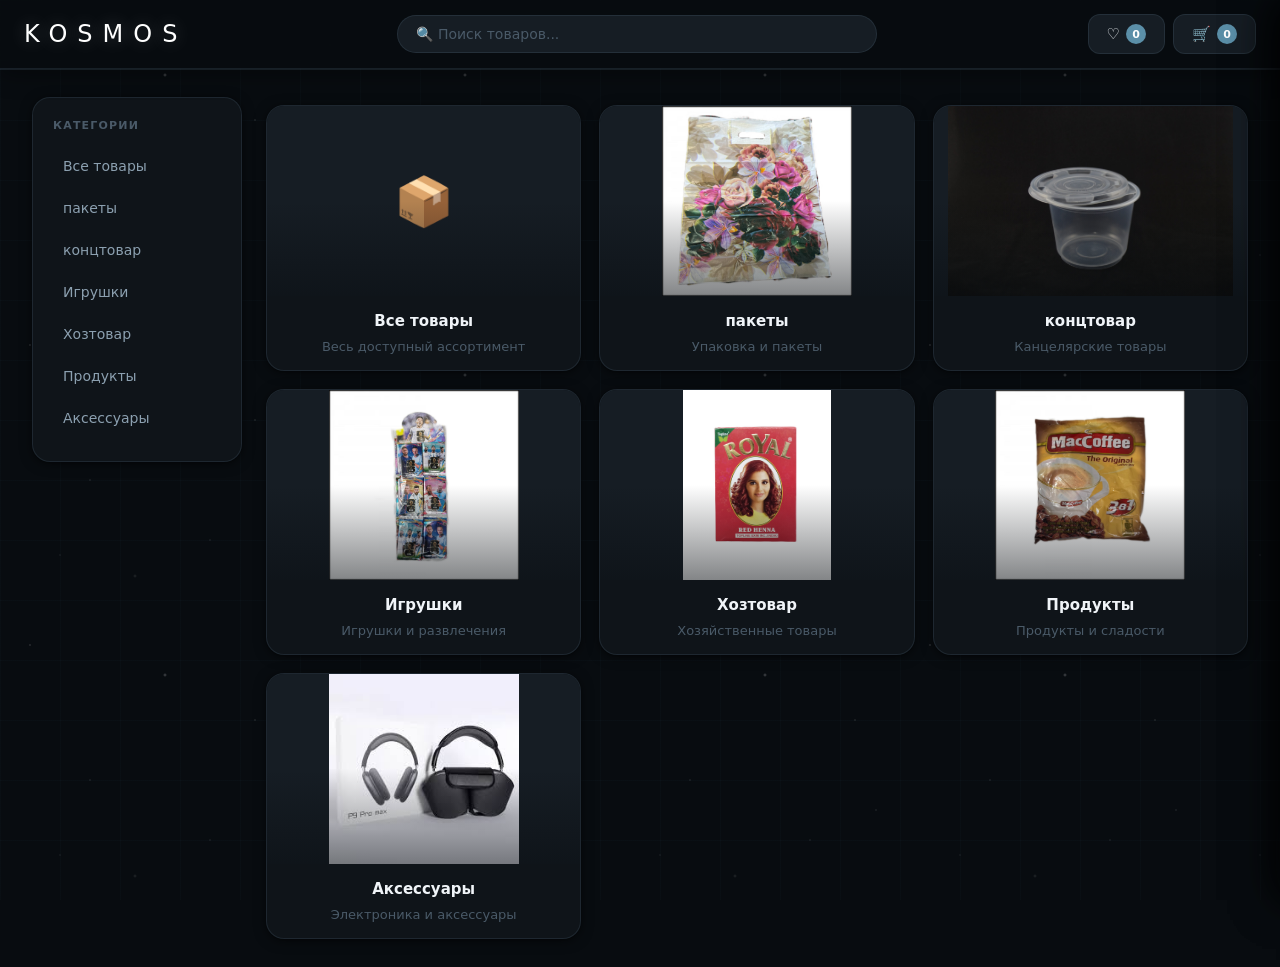
==== commit 48d4fb42: "1.0 е" ====
--- a/index.html
+++ b/index.html
@@ -2379,6 +2379,71 @@
     ]
 };
 
+// СИНХРОНИЗАЦИЯ С EXCEL: товары, удалённые из таблицы 123.xlsx
+// Если в Excel снова менялся список, обнови этот массив ID.
+const EXCEL_REMOVED_PRODUCT_IDS = new Set([
+    26, 30, 35, 45, 72, 73, 77, 82, 85, 86, 87, 89, 90, 97, 98, 100, 116,
+    123, 125, 126, 127, 128, 137, 140, 149, 154, 155, 157, 162, 163, 164,
+    183, 205, 217, 219, 221, 223, 225, 227, 230, 231, 232, 233, 234, 235,
+    236, 237, 248, 253, 254, 255, 256, 261, 271, 280, 283, 295, 305, 373,
+    374, 376, 382, 383, 384, 410, 418, 419, 420, 421, 422, 424, 432, 435,
+    436, 439, 440, 441
+]);
+
+function syncProductsWithExcel() {
+    Object.keys(products).forEach(catId => {
+        products[catId] = (products[catId] || []).filter(product => !EXCEL_REMOVED_PRODUCT_IDS.has(Number(product.id)));
+    });
+}
+
+function findProductById(productId) {
+    const targetId = Number(productId);
+    for (let catId in products) {
+        const found = (products[catId] || []).find(p => Number(p.id) === targetId);
+        if (found) return found;
+    }
+    return null;
+}
+
+function sanitizeFavoritesData(items) {
+    if (!Array.isArray(items)) return [];
+    const uniqueIds = new Set();
+
+    items.forEach(id => {
+        const numericId = Number(id);
+        if (!Number.isFinite(numericId)) return;
+        if (!findProductById(numericId)) return;
+        uniqueIds.add(numericId);
+    });
+
+    return Array.from(uniqueIds);
+}
+
+function sanitizeCartData(items) {
+    if (!Array.isArray(items)) return [];
+
+    return items
+        .map(item => {
+            if (!item) return null;
+
+            const productId = Number(item.id);
+            const product = findProductById(productId);
+            if (!product) return null;
+
+            const quantity = Math.max(1, parseInt(item.quantity, 10) || 1);
+
+            return {
+                id: Number(product.id),
+                name: product.name,
+                priceRetail: Number(product.priceRetail) || 0,
+                priceWholesale: Number(product.priceWholesale) || 0,
+                wholesaleFrom: Number(product.wholesaleFrom) || 1,
+                quantity
+            };
+        })
+        .filter(Boolean);
+}
+
 // ГЛОБАЛЬНЫЕ ПЕРЕМЕННЫЕ
 let cart = [];
 let favorites = [];
@@ -2407,6 +2472,7 @@
 
 // ИНИЦИАЛИЗАЦИЯ
 function init() {
+    syncProductsWithExcel();
     loadCategories();
     loadCart();
     loadFavorites();
@@ -2729,7 +2795,8 @@
         const saved = localStorage.getItem('favorites');
         if (saved) {
             const parsed = JSON.parse(saved);
-            if (Array.isArray(parsed)) favorites = parsed;
+            favorites = sanitizeFavoritesData(parsed);
+            saveFavorites();
         }
     } catch (e) {
         favorites = [];
@@ -3066,14 +3133,18 @@
         const saved = localStorage.getItem('cart');
         if (saved) {
             const parsed = JSON.parse(saved);
-            // ЗАЩИТА: проверяем что это массив
+            // ЗАЩИТА: проверяем и очищаем невалидные/устаревшие позиции
             if (Array.isArray(parsed)) {
-                cart = parsed;
+                cart = sanitizeCartData(parsed);
+                saveCart();
                 updateCartUI();
             } else {
                 console.warn('Некорректные данные корзины');
                 cart = [];
             }
+        } else {
+            cart = [];
+            updateCartUI();
         }
     } catch (error) {
         console.error('Ошибка загрузки корзины:', error);
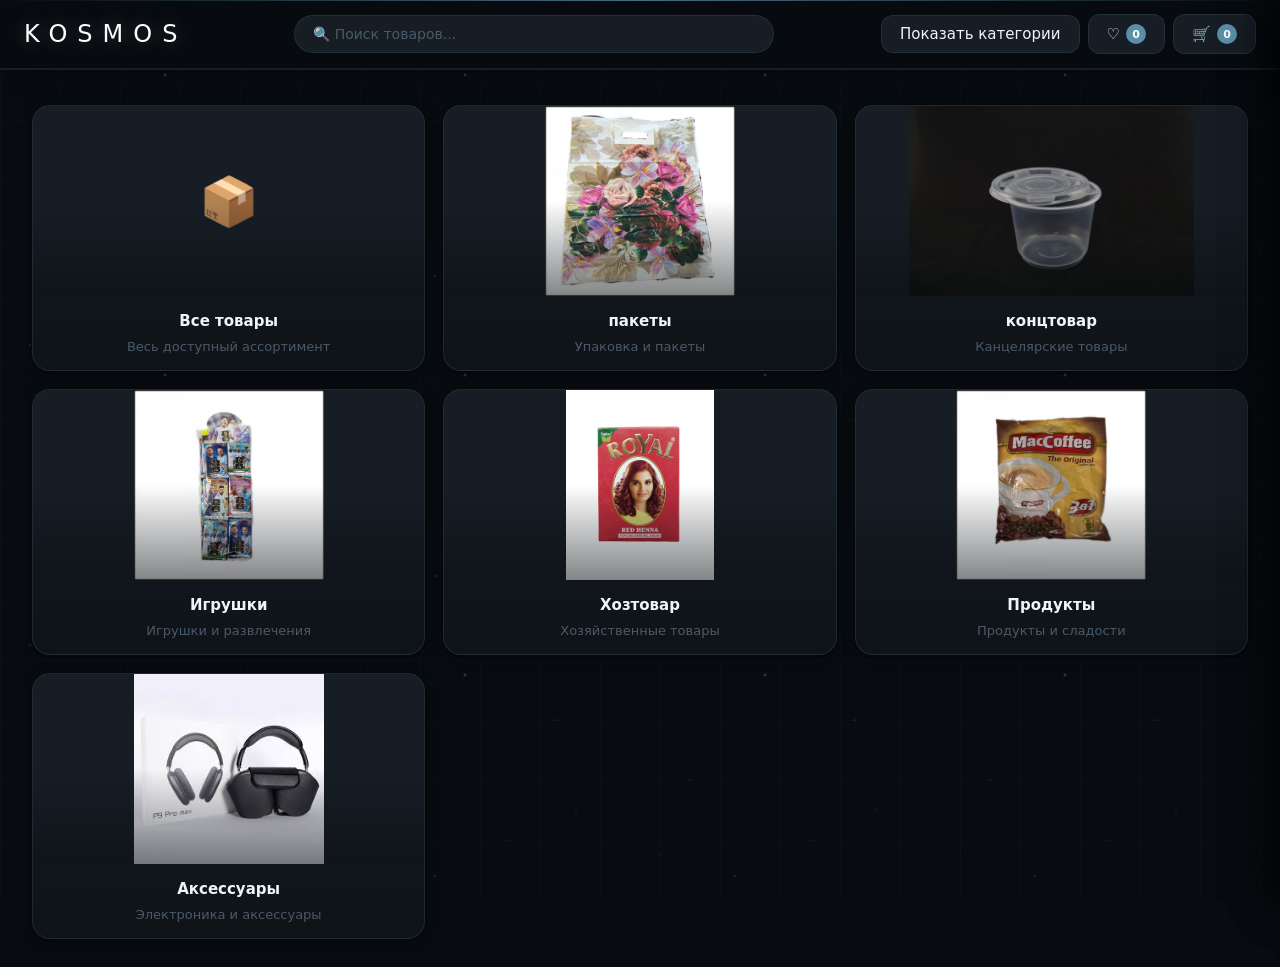
==== commit 29e917fb: "анимка иу" ====
--- a/index.html
+++ b/index.html
@@ -1,4 +1,4 @@
-<!DOCTYPE html>
+﻿<!DOCTYPE html>
 <html lang="ru">
 <head>
     <meta charset="UTF-8">
@@ -140,6 +140,459 @@
     z-index: 0;
 }
 
+/* ================================================
+   START INTRO ANIMATION
+   ================================================ */
+.site-intro {
+    position: fixed;
+    inset: 0;
+    z-index: 5000;
+    display: flex;
+    align-items: center;
+    justify-content: center;
+    background:
+        radial-gradient(circle at 20% 20%, rgba(91,143,168,0.20), transparent 45%),
+        radial-gradient(circle at 80% 80%, rgba(91,143,168,0.12), transparent 45%),
+        linear-gradient(180deg, #06090d 0%, #0b1016 100%);
+    transition: opacity 0.55s ease, visibility 0.55s ease;
+}
+
+.site-intro.hidden {
+    opacity: 0;
+    visibility: hidden;
+    pointer-events: none;
+}
+
+.site-intro-core {
+    position: relative;
+    text-align: center;
+    padding: 26px 34px;
+    animation: introImpactShake 2.2s ease-in-out both;
+    z-index: 2;
+}
+
+.site-intro-fire {
+    position: fixed;
+    inset: 0;
+    pointer-events: none;
+    background:
+        radial-gradient(120% 62% at 50% 102%, rgba(255,120,54,0.42) 0%, rgba(255,120,54,0.18) 34%, transparent 74%),
+        conic-gradient(from 180deg at 50% 96%, rgba(255,70,30,0.28), rgba(255,190,80,0.12), rgba(255,70,30,0.24), rgba(255,190,80,0.1), rgba(255,70,30,0.28)),
+        radial-gradient(38% 30% at 34% 98%, rgba(255,70,30,0.24), transparent 72%),
+        radial-gradient(38% 30% at 66% 98%, rgba(255,165,80,0.2), transparent 72%);
+    mix-blend-mode: screen;
+    filter: blur(1.2px) saturate(120%);
+    animation: introFireFlicker 0.24s ease-in-out infinite alternate;
+    z-index: 0;
+}
+
+.site-intro-shock {
+    position: fixed;
+    inset: 0;
+    pointer-events: none;
+    background: radial-gradient(circle at 50% 50%, rgba(255,232,190,0.0) 0%, rgba(255,232,190,0.0) 26%, rgba(255,232,190,0.0) 45%, rgba(255,255,255,0.0) 100%);
+    animation: introFlashBang 2.2s ease-out both;
+}
+
+.site-intro-splatter {
+    position: fixed;
+    inset: 0;
+    pointer-events: none;
+    opacity: 0;
+    mix-blend-mode: screen;
+    background:
+        radial-gradient(22% 16% at 22% 24%, rgba(255,246,226,0.52), transparent 72%),
+        radial-gradient(18% 12% at 78% 28%, rgba(255,218,168,0.48), transparent 72%),
+        radial-gradient(24% 16% at 38% 80%, rgba(255,172,120,0.38), transparent 74%),
+        radial-gradient(26% 18% at 66% 76%, rgba(255,240,210,0.35), transparent 76%),
+        radial-gradient(100% 100% at 50% 50%, rgba(255,255,255,0.06), transparent 70%);
+    animation: introSplatterSmear 2.2s ease-out both;
+}
+
+.site-intro-stars,
+.site-intro-stars::before,
+.site-intro-stars::after {
+    content: '';
+    position: fixed;
+    inset: 0;
+    background-repeat: repeat;
+    pointer-events: none;
+}
+
+.site-intro-stars {
+    background-image:
+        radial-gradient(2px 2px at 12% 24%, rgba(255,255,255,0.9) 0, transparent 100%),
+        radial-gradient(1px 1px at 34% 70%, rgba(255,255,255,0.7) 0, transparent 100%),
+        radial-gradient(1.5px 1.5px at 76% 36%, rgba(183,230,255,0.9) 0, transparent 100%),
+        radial-gradient(1px 1px at 88% 78%, rgba(255,255,255,0.65) 0, transparent 100%);
+    background-size: 220px 220px;
+    animation: introStarsDrift 7s linear infinite;
+    opacity: 0.75;
+}
+
+.site-intro-stars::before {
+    background-image:
+        radial-gradient(1px 1px at 24% 18%, rgba(255,255,255,0.85) 0, transparent 100%),
+        radial-gradient(2px 2px at 62% 52%, rgba(183,230,255,0.85) 0, transparent 100%),
+        radial-gradient(1px 1px at 80% 16%, rgba(255,255,255,0.55) 0, transparent 100%);
+    background-size: 300px 300px;
+    animation: introStarsDrift 10s linear infinite reverse;
+    opacity: 0.5;
+}
+
+.site-intro-stars::after {
+    background-image: radial-gradient(circle at 50% 50%, rgba(91,143,168,0.14), transparent 60%);
+}
+
+.site-intro-planet-wrap {
+    position: relative;
+    width: clamp(88px, 18vw, 150px);
+    aspect-ratio: 1;
+    margin: 0 auto 16px;
+}
+
+.site-intro-planet {
+    width: 100%;
+    aspect-ratio: 1;
+    border-radius: 50%;
+    margin: 0;
+    position: relative;
+    background:
+        radial-gradient(circle at 28% 24%, rgba(255,255,255,0.32), transparent 40%),
+        radial-gradient(circle at 72% 70%, rgba(8,12,16,0.35), transparent 45%),
+        linear-gradient(140deg, #87b9d1 0%, #5b8fa8 52%, #39596c 100%);
+    box-shadow: 0 0 40px rgba(91,143,168,0.42), inset -18px -18px 28px rgba(0,0,0,0.34);
+    overflow: visible;
+    animation: introPlanetCrack 2.05s cubic-bezier(.25,.7,.2,1) both;
+}
+
+.site-intro-boom {
+    position: absolute;
+    inset: -28%;
+    border-radius: 50%;
+    background: radial-gradient(circle, rgba(183,230,255,0.75) 0%, rgba(183,230,255,0.25) 18%, rgba(183,230,255,0.08) 38%, transparent 65%);
+    transform: scale(0.15);
+    opacity: 0;
+    pointer-events: none;
+    mix-blend-mode: screen;
+    animation: introBoomRing 2.05s ease-out both;
+}
+
+.site-intro-boom::before {
+    content: '';
+    position: absolute;
+    inset: 0;
+    border-radius: 50%;
+    border: 2px solid rgba(255,214,155,0.78);
+    box-shadow: 0 0 38px rgba(255,166,79,0.65), inset 0 0 22px rgba(255,255,255,0.42);
+    transform: scale(0.2);
+    opacity: 0;
+    animation: introBoomRing2 2.05s ease-out both;
+}
+
+.site-intro-debris {
+    position: absolute;
+    inset: -8%;
+    border-radius: 50%;
+    pointer-events: none;
+    opacity: 0;
+    background-image:
+        radial-gradient(3px 3px at 50% 6%, rgba(183,230,255,0.95) 0, transparent 100%),
+        radial-gradient(2px 2px at 85% 24%, rgba(183,230,255,0.95) 0, transparent 100%),
+        radial-gradient(2px 2px at 94% 50%, rgba(183,230,255,0.9) 0, transparent 100%),
+        radial-gradient(2px 2px at 80% 80%, rgba(183,230,255,0.9) 0, transparent 100%),
+        radial-gradient(2px 2px at 50% 95%, rgba(183,230,255,0.9) 0, transparent 100%),
+        radial-gradient(2px 2px at 20% 80%, rgba(183,230,255,0.9) 0, transparent 100%),
+        radial-gradient(2px 2px at 6% 50%, rgba(183,230,255,0.9) 0, transparent 100%),
+        radial-gradient(2px 2px at 16% 22%, rgba(183,230,255,0.95) 0, transparent 100%);
+    animation: introDebrisBurst 2.05s ease-out both;
+}
+
+.site-intro-shards {
+    position: absolute;
+    inset: -12%;
+    pointer-events: none;
+}
+
+.site-intro-shard {
+    --tx: 0px;
+    --ty: -120px;
+    --rot: 0deg;
+    --delay: 0s;
+    --dur: 1.2s;
+    position: absolute;
+    left: 50%;
+    top: 50%;
+    width: 12px;
+    height: 28px;
+    border-radius: 2px;
+    background: linear-gradient(180deg, rgba(228,244,255,0.98) 0%, rgba(166,210,238,0.92) 46%, rgba(105,146,172,0.9) 100%);
+    clip-path: polygon(50% 0%, 96% 34%, 78% 100%, 22% 100%, 4% 34%);
+    box-shadow: 0 0 16px rgba(183,230,255,0.75);
+    opacity: 0;
+    transform: translate(-50%, -50%) scale(0.5);
+    animation: introShardToCam var(--dur) cubic-bezier(.22,.7,.12,1) var(--delay) both;
+}
+
+.site-intro-shard.s1 { width: 10px; height: 24px; --tx: -18px;  --ty: -180px; --rot: -30deg; --delay: 1.62s; --dur: 1.05s; }
+.site-intro-shard.s2 { width: 16px; height: 34px; --tx: 126px; --ty: -144px; --rot: 36deg;  --delay: 1.66s; --dur: 1.18s; }
+.site-intro-shard.s3 { width: 8px;  height: 22px; --tx: 202px; --ty: 18px;   --rot: 66deg;  --delay: 1.70s; --dur: 1.10s; }
+.site-intro-shard.s4 { width: 14px; height: 30px; --tx: 140px; --ty: 136px;  --rot: 128deg; --delay: 1.74s; --dur: 1.20s; }
+.site-intro-shard.s5 { width: 18px; height: 38px; --tx: -24px; --ty: 210px;  --rot: 174deg; --delay: 1.68s; --dur: 1.25s; }
+.site-intro-shard.s6 { width: 9px;  height: 26px; --tx: -148px;--ty: 154px;  --rot: 220deg; --delay: 1.72s; --dur: 1.12s; }
+.site-intro-shard.s7 { width: 13px; height: 30px; --tx: -206px;--ty: 24px;   --rot: 268deg; --delay: 1.76s; --dur: 1.14s; }
+.site-intro-shard.s8 { width: 11px; height: 28px; --tx: -120px;--ty: -126px; --rot: 318deg; --delay: 1.69s; --dur: 1.16s; }
+
+.site-intro-planet::before,
+.site-intro-planet::after {
+    content: '';
+    position: absolute;
+    top: 50%;
+    left: 50%;
+    width: 16px;
+    height: 3px;
+    border-radius: 999px;
+    background: rgba(255,255,255,0.85);
+    box-shadow: 0 0 14px rgba(183,230,255,0.95);
+    opacity: 0;
+}
+
+.site-intro-planet::before {
+    animation: introShardLeft 1.45s ease-out 0.3s both;
+}
+
+.site-intro-planet::after {
+    animation: introShardRight 1.45s ease-out 0.35s both;
+}
+
+.site-intro-logo {
+    font-size: clamp(30px, 7vw, 56px);
+    letter-spacing: 0.4em;
+    text-transform: uppercase;
+    color: #fff;
+    font-weight: 500;
+    text-shadow: 0 0 28px rgba(91,143,168,0.55), 0 0 8px rgba(255,255,255,0.55);
+    animation: introLogoPop 1.2s cubic-bezier(.2,.7,.2,1) both;
+}
+
+.site-intro-sub {
+    margin-top: 10px;
+    font-size: 12px;
+    letter-spacing: 0.22em;
+    text-transform: uppercase;
+    color: var(--c-text-2);
+    animation: introFadeIn 1.3s ease both;
+}
+
+.site-intro-line {
+    margin: 18px auto 0;
+    width: min(340px, 62vw);
+    height: 3px;
+    border-radius: 999px;
+    background: rgba(255,255,255,0.10);
+    overflow: hidden;
+    box-shadow: inset 0 0 0 1px rgba(255,255,255,0.08);
+}
+
+.site-intro-line::before {
+    content: '';
+    display: block;
+    width: 50%;
+    height: 100%;
+    background: linear-gradient(90deg, transparent 0%, #b7e6ff 50%, transparent 100%);
+    animation: introSweep 1.25s ease-in-out infinite;
+}
+
+@keyframes introLogoPop {
+    0%   { opacity: 0; transform: translateY(18px) scale(0.94); filter: blur(6px); }
+    55%  { opacity: 1; transform: translateY(0) scale(1.03); filter: blur(0); }
+    100% { opacity: 1; transform: translateY(0) scale(1); }
+}
+
+@keyframes introStarsDrift {
+    0%   { transform: translate3d(0, 0, 0); }
+    100% { transform: translate3d(-40px, -24px, 0); }
+}
+
+@keyframes introPlanetCrack {
+    0%   { transform: scale(0.75) rotate(0deg); opacity: 0; filter: blur(4px); }
+    38%  { transform: scale(1.04) rotate(-4deg); opacity: 1; filter: blur(0); }
+    55%  { transform: scale(1) rotate(0deg); }
+    74%  { transform: scale(1.03) rotate(3deg); }
+    86%  { transform: scale(0.88) rotate(-3deg); filter: brightness(1.3); }
+    100% { transform: scale(1.75); opacity: 0; filter: brightness(2.1) blur(3px); }
+}
+
+@keyframes introBoomRing {
+    0%, 74% { opacity: 0; transform: scale(0.1); }
+    82% { opacity: 1; transform: scale(0.55); }
+    100% { opacity: 0; transform: scale(2.25); }
+}
+
+@keyframes introBoomRing2 {
+    0%, 76% { opacity: 0; transform: scale(0.2); }
+    86% { opacity: 0.95; transform: scale(0.95); }
+    100% { opacity: 0; transform: scale(2.45); }
+}
+
+@keyframes introDebrisBurst {
+    0%, 78% { opacity: 0; transform: scale(0.5) rotate(0deg); }
+    88% { opacity: 1; }
+    100% { opacity: 0; transform: scale(2.35) rotate(28deg); }
+}
+
+@keyframes introShardToCam {
+    0%, 12% {
+        opacity: 0;
+        transform: translate(-50%, -50%) rotate(0deg) scale(0.35);
+        filter: blur(0px);
+    }
+    28% {
+        opacity: 1;
+    }
+    100% {
+        opacity: 0;
+        transform: translate(calc(-50% + var(--tx)), calc(-50% + var(--ty))) rotate(var(--rot)) scale(8.5);
+        filter: blur(2.2px);
+    }
+}
+
+@keyframes introShardLeft {
+    0%   { opacity: 0; transform: translate(-50%, -50%) rotate(-22deg) scale(0.6); }
+    35%  { opacity: 1; }
+    100% { opacity: 0; transform: translate(calc(-50% - 58px), calc(-50% - 22px)) rotate(-34deg) scale(1.2); }
+}
+
+@keyframes introShardRight {
+    0%   { opacity: 0; transform: translate(-50%, -50%) rotate(28deg) scale(0.6); }
+    35%  { opacity: 1; }
+    100% { opacity: 0; transform: translate(calc(-50% + 58px), calc(-50% + 24px)) rotate(40deg) scale(1.2); }
+}
+
+@keyframes introFireFlicker {
+    0%   { transform: translateY(0) scale(1); opacity: 0.7; }
+    100% { transform: translateY(-2px) scale(1.03); opacity: 1; }
+}
+
+@keyframes introFlashBang {
+    0%, 78% { opacity: 0; }
+    84% { opacity: 0.95; background: radial-gradient(circle at 50% 50%, rgba(255,248,230,0.95) 0%, rgba(255,216,140,0.5) 28%, rgba(255,255,255,0.1) 62%, transparent 100%); }
+    100% { opacity: 0; }
+}
+
+@keyframes introImpactShake {
+    0%, 78% { transform: translate3d(0,0,0); }
+    82% { transform: translate3d(3px,-2px,0); }
+    86% { transform: translate3d(-4px,3px,0); }
+    90% { transform: translate3d(2px,1px,0); }
+    100% { transform: translate3d(0,0,0); }
+}
+
+@keyframes introSplatterSmear {
+    0%, 80% {
+        opacity: 0;
+        transform: scale(0.95);
+        filter: blur(0px);
+    }
+    88% {
+        opacity: 0.86;
+        transform: scale(1.05);
+        filter: blur(0.4px);
+    }
+    100% {
+        opacity: 0;
+        transform: scale(1.18);
+        filter: blur(2px);
+    }
+}
+
+@keyframes introSweep {
+    0%   { transform: translateX(-120%); }
+    100% { transform: translateX(230%); }
+}
+
+@keyframes introFadeIn {
+    from { opacity: 0; transform: translateY(6px); }
+    to   { opacity: 1; transform: translateY(0); }
+}
+
+/* Облегчённый режим интро (мобилки/слабые устройства) */
+.site-intro.intro-lite .site-intro-core {
+    animation-duration: 1.6s;
+}
+
+.site-intro.intro-lite .site-intro-fire {
+    display: none;
+}
+
+.site-intro.intro-lite .site-intro-stars::before {
+    display: none;
+}
+
+.site-intro.intro-lite .site-intro-shock {
+    animation-duration: 1.6s;
+}
+
+.site-intro.intro-lite .site-intro-splatter {
+    animation-duration: 1.6s;
+}
+
+.site-intro.intro-lite .site-intro-boom,
+.site-intro.intro-lite .site-intro-boom::before,
+.site-intro.intro-lite .site-intro-debris,
+.site-intro.intro-lite .site-intro-planet {
+    animation-duration: 1.7s;
+}
+
+.site-intro.intro-lite .site-intro-shard {
+    box-shadow: 0 0 10px rgba(183,230,255,0.55);
+    animation-name: introShardToCamLite;
+}
+
+.site-intro.intro-lite .site-intro-shard.s2,
+.site-intro.intro-lite .site-intro-shard.s4,
+.site-intro.intro-lite .site-intro-shard.s6,
+.site-intro.intro-lite .site-intro-shard.s8 {
+    display: none;
+}
+
+@keyframes introShardToCamLite {
+    0%, 14% {
+        opacity: 0;
+        transform: translate(-50%, -50%) rotate(0deg) scale(0.35);
+        filter: blur(0px);
+    }
+    30% {
+        opacity: 1;
+    }
+    100% {
+        opacity: 0;
+        transform: translate(calc(-50% + var(--tx)), calc(-50% + var(--ty))) rotate(var(--rot)) scale(5.6);
+        filter: blur(1.2px);
+    }
+}
+
+@media (prefers-reduced-motion: reduce) {
+    .site-intro-stars,
+    .site-intro-stars::before,
+    .site-intro-fire,
+    .site-intro-shock,
+    .site-intro-splatter,
+    .site-intro-boom,
+    .site-intro-debris,
+    .site-intro-shards,
+    .site-intro-shard,
+    .site-intro-planet-wrap,
+    .site-intro-planet,
+    .site-intro-planet::before,
+    .site-intro-planet::after,
+    .site-intro-logo,
+    .site-intro-sub,
+    .site-intro-line::before {
+        animation: none !important;
+    }
+}
+
 @keyframes starsTwinkle {
     0%   { opacity: 0.4; }
     100% { opacity: 0.8; }
@@ -160,6 +613,17 @@
     padding: 14px 0;
 }
 
+.header::before {
+    content: '';
+    position: absolute;
+    left: 0;
+    right: 0;
+    top: 0;
+    height: 1px;
+    background: linear-gradient(90deg, transparent, rgba(91,143,168,0.75), transparent);
+    pointer-events: none;
+}
+
 .header-content {
     display: flex;
     align-items: center;
@@ -169,6 +633,13 @@
     padding: 0 24px;
     gap: 16px;
     flex-wrap: wrap;
+}
+
+.header-actions {
+    display: flex;
+    align-items: center;
+    gap: 8px;
+    flex-shrink: 0;
 }
 
 .logo {
@@ -331,7 +802,8 @@
    КНОПКИ В ШАПКЕ
    ================================================ */
 .cart-button,
-.fav-header-btn {
+.fav-header-btn,
+.categories-toggle-btn {
     display: flex;
     align-items: center;
     gap: 6px;
@@ -345,6 +817,7 @@
     font-family: var(--font);
     transition: background var(--t-base), border-color var(--t-base), box-shadow var(--t-base);
     white-space: nowrap;
+    backdrop-filter: blur(6px);
 }
 
 .cart-button:hover {
@@ -357,6 +830,12 @@
     background: var(--c-red-soft);
     border-color: var(--c-red);
     box-shadow: 0 0 16px var(--c-red-glow);
+}
+
+.categories-toggle-btn:hover {
+    background: var(--c-accent-soft);
+    border-color: var(--c-accent);
+    box-shadow: 0 0 16px var(--c-accent-glow);
 }
 
 .cart-count,
@@ -520,7 +999,7 @@
     max-width: 1400px;
     margin: 0 auto;
     padding: 24px;
-    display: flex;
+    display: block;
     gap: 24px;
     position: relative;
     z-index: 5;
@@ -530,6 +1009,7 @@
    САЙДБАР
    ================================================ */
 .sidebar {
+    display: none;
     width: 210px;
     flex-shrink: 0;
     background: var(--c-surface-1);
@@ -604,7 +1084,7 @@
 }
 
 .category-card {
-    background: var(--c-surface-1);
+    background: linear-gradient(180deg, rgba(22,29,36,0.96) 0%, rgba(15,20,25,0.96) 100%);
     border: 1px solid var(--c-border);
     border-radius: var(--r-lg);
     overflow: hidden;
@@ -687,7 +1167,7 @@
 
 @media (max-width: 768px) {
     .category-header {
-        top: 99px; /* шапка ~57px + mobile-cats ~42px */
+        top: 56px;
     }
 }
 
@@ -727,7 +1207,7 @@
    ================================================ */
 .product-card {
     position: relative;
-    background: var(--c-surface-1);
+    background: linear-gradient(180deg, rgba(22,29,36,0.98) 0%, rgba(15,20,25,0.98) 100%);
     border: 1px solid var(--c-border);
     border-radius: var(--r-lg);
     overflow: hidden;
@@ -737,11 +1217,25 @@
     flex-direction: column;
 }
 
+.product-card::before {
+    content: '';
+    position: absolute;
+    left: 0;
+    right: 0;
+    top: 0;
+    height: 2px;
+    background: linear-gradient(90deg, transparent, rgba(91,143,168,0.85), transparent);
+    opacity: 0;
+    transition: opacity var(--t-base);
+}
+
 .product-card:hover {
     transform: translateY(-3px);
     box-shadow: var(--shadow-hover);
     border-color: var(--c-border-hover);
 }
+
+.product-card:hover::before { opacity: 1; }
 
 .product-image {
     width: 100%;
@@ -879,8 +1373,8 @@
 
 .add-to-cart-button {
     flex: 1;
-    background: var(--c-accent-soft);
-    border: 1px solid rgba(91,143,168,0.3);
+    background: linear-gradient(135deg, rgba(91,143,168,0.3) 0%, rgba(70,118,143,0.3) 100%);
+    border: 1px solid rgba(91,143,168,0.45);
     color: var(--c-text-1);
     padding: 10px 14px;
     border-radius: var(--r-sm);
@@ -892,9 +1386,9 @@
 }
 
 .add-to-cart-button:hover {
-    background: rgba(91,143,168,0.28);
+    background: linear-gradient(135deg, rgba(91,143,168,0.45) 0%, rgba(70,118,143,0.45) 100%);
     border-color: var(--c-accent);
-    box-shadow: 0 0 18px var(--c-accent-glow);
+    box-shadow: 0 0 18px var(--c-accent-glow), inset 0 0 12px rgba(255,255,255,0.04);
 }
 
 .add-to-cart-button:active { transform: scale(0.97); }
@@ -1578,6 +2072,11 @@
 
 .overlay.active { display: block; }
 
+/* Категории скрыты по умолчанию: показываются по кнопке */
+body.categories-hidden .mobile-cats {
+    display: none !important;
+}
+
 /* ================================================
    МЕДИА-ЗАПРОСЫ
    ================================================ */
@@ -1607,59 +2106,56 @@
     }
 }
 
-/* Мобильная навигация по категориям */
+/* Выпадающий блок категорий (вниз) */
 .mobile-cats {
-    display: none;
-}
-
-@media (max-width: 768px) {
-    .mobile-cats {
-        display: flex;
-        gap: 8px;
-        overflow-x: auto;
-        padding: 12px 16px;
-        background: var(--c-surface-1);
-        border-bottom: 1px solid var(--c-border);
-        position: sticky;
-        top: 57px;
-        z-index: 40;
-        scrollbar-width: none;
-        -ms-overflow-style: none;
-    }
-    .mobile-cats::-webkit-scrollbar { display: none; }
-
-    .mobile-cat-btn {
-        flex-shrink: 0;
-        padding: 7px 14px;
-        background: var(--c-surface-2);
-        border: 1px solid var(--c-border);
-        border-radius: var(--r-full);
-        color: var(--c-text-2);
-        font-size: 13px;
-        font-family: var(--font);
-        font-weight: 600;
-        cursor: pointer;
-        white-space: nowrap;
-        transition: background var(--t-fast), border-color var(--t-fast), color var(--t-fast);
-    }
-
-    .mobile-cat-btn:hover {
-        background: var(--c-accent-soft);
-        border-color: var(--c-accent);
-        color: var(--c-text-1);
-    }
-
-    .mobile-cat-btn.active {
-        background: var(--c-accent-soft);
-        border-color: var(--c-accent);
-        color: var(--c-text-1);
-    }
+    display: flex;
+    flex-wrap: wrap;
+    gap: 8px;
+    padding: 12px;
+    margin-bottom: 14px;
+    background: var(--c-surface-1);
+    border: 1px solid var(--c-border);
+    border-radius: var(--r-lg);
+    box-shadow: var(--shadow-card);
+    animation: categoriesDrop 0.22s ease;
+}
+
+.mobile-cat-btn {
+    padding: 7px 14px;
+    background: var(--c-surface-2);
+    border: 1px solid var(--c-border);
+    border-radius: var(--r-full);
+    color: var(--c-text-2);
+    font-size: 13px;
+    font-family: var(--font);
+    font-weight: 600;
+    cursor: pointer;
+    white-space: nowrap;
+    transition: background var(--t-fast), border-color var(--t-fast), color var(--t-fast), transform var(--t-fast);
+}
+
+.mobile-cat-btn:hover {
+    background: var(--c-accent-soft);
+    border-color: var(--c-accent);
+    color: var(--c-text-1);
+    transform: translateY(-1px);
+}
+
+.mobile-cat-btn.active {
+    background: var(--c-accent-soft);
+    border-color: var(--c-accent);
+    color: var(--c-text-1);
+}
+
+@keyframes categoriesDrop {
+    from { opacity: 0; transform: translateY(-8px); }
+    to { opacity: 1; transform: translateY(0); }
 }
 
 /* Планшет вертикальный */
 @media (min-width: 481px) and (max-width: 767px) {
     .categories-grid,
-    .products-grid { grid-template-columns: repeat(3, 1fr); }
+    .products-grid { grid-template-columns: repeat(2, 1fr); }
 }
 
 /* Телефон */
@@ -1668,6 +2164,14 @@
         flex-wrap: wrap;
         gap: 8px;
         padding: 0 14px;
+    }
+
+    .header-actions {
+        order: 2;
+        width: 100%;
+        display: grid;
+        grid-template-columns: repeat(3, minmax(0, 1fr));
+        gap: 8px;
     }
 
     .logo { font-size: 18px; letter-spacing: 6px; }
@@ -1688,11 +2192,26 @@
         max-height: 55vh;
     }
 
+    .categories-toggle-btn,
     .fav-header-btn,
     .cart-button {
+        justify-content: center;
         padding: 9px 13px;
-        font-size: 13px;
+        font-size: 12px;
         min-height: 42px;
+    }
+
+    .categories-toggle-btn {
+        white-space: normal;
+        line-height: 1.15;
+    }
+
+    .mobile-cats { padding: 10px; gap: 6px; }
+
+    .mobile-cat-btn {
+        flex: 1 1 calc(50% - 6px);
+        text-align: center;
+        white-space: normal;
     }
 
     .container { padding: 12px; }
@@ -1705,25 +2224,56 @@
     .category-image { height: 120px; }
 
     .products-grid {
-        grid-template-columns: 1fr;
-        gap: 14px;
+        grid-template-columns: repeat(2, minmax(0, 1fr));
+        gap: 10px;
+    }
+
+    .product-card {
+        min-width: 0;
+    }
+
+    .product-image {
+        height: 120px;
+    }
+
+    .product-info {
+        padding: 10px;
+    }
+
+    .product-name {
+        font-size: 13px;
+        line-height: 1.25;
+        margin-bottom: 4px;
+    }
+
+    .product-description {
+        font-size: 11px;
+        margin-bottom: 8px;
+    }
+
+    .product-price {
+        font-size: 16px;
+        margin-bottom: 6px;
     }
 
     .product-controls {
         flex-direction: column;
         align-items: stretch;
+        gap: 8px;
+        padding-top: 8px;
     }
 
     .quantity-input {
         width: 100%;
         text-align: center;
-        min-height: 46px;
-        font-size: 16px;
+        min-height: 40px;
+        font-size: 14px;
     }
 
     .add-to-cart-button {
-        min-height: 48px;
-        font-size: 15px;
+        min-height: 40px;
+        font-size: 13px;
+        padding: 8px 10px;
     }
 
     .form-group input,
@@ -1766,7 +2316,34 @@
 }
     </style>
 </head>
-<body>
+<body class="categories-hidden">
+    <div id="siteIntro" class="site-intro" aria-hidden="true">
+        <div class="site-intro-core">
+            <div class="site-intro-fire"></div>
+            <div class="site-intro-shock"></div>
+            <div class="site-intro-splatter"></div>
+            <div class="site-intro-stars"></div>
+            <div class="site-intro-planet-wrap">
+                <div class="site-intro-boom"></div>
+                <div class="site-intro-debris"></div>
+                <div class="site-intro-shards">
+                    <span class="site-intro-shard s1"></span>
+                    <span class="site-intro-shard s2"></span>
+                    <span class="site-intro-shard s3"></span>
+                    <span class="site-intro-shard s4"></span>
+                    <span class="site-intro-shard s5"></span>
+                    <span class="site-intro-shard s6"></span>
+                    <span class="site-intro-shard s7"></span>
+                    <span class="site-intro-shard s8"></span>
+                </div>
+                <div class="site-intro-planet"></div>
+            </div>
+            <div class="site-intro-logo">KOSMOS</div>
+            <div class="site-intro-sub">магазин оптом и в розницу</div>
+            <div class="site-intro-line"></div>
+        </div>
+    </div>
+
     <!-- Шапка -->
     <header class="header">
         <div class="header-content">
@@ -1776,7 +2353,10 @@
                 <button class="search-clear" id="searchClear" onclick="clearSearch()">×</button>
                 <div class="search-results-panel" id="searchPanel"></div>
             </div>
-            <div style="display:flex;align-items:center;gap:8px;flex-shrink:0;">
+            <div class="header-actions">
+                <button class="categories-toggle-btn" id="categoriesToggleBtn" onclick="toggleCategoriesVisibility()">
+                    Показать категории
+                </button>
                 <button class="fav-header-btn" onclick="toggleFavorites()">
                     ♡ <span class="fav-count" id="favCount">0</span>
                 </button>
@@ -1833,7 +2413,7 @@
                             </div>
                             <div class="form-group">
                                 <label for="customerEmail">Email (опционально)</label>
-                                <input type="email" id="customerEmail" placeholder="ваш@email.com">
+                                <input type="email" id="customerEmail" placehoder="ваш@email.com">
                             </div>
                             <div class="form-group">
                                 <label for="customerAddress">Адрес доставки</label>
@@ -1925,8 +2505,8 @@
 
 const products = {
     "1": [
-        { "id": 1, "name": "Пакет цветочный", "priceRetail": 100.0, "priceWholesale": 90.0, "wholesaleFrom": 100, "description": "", "image": "CSSN9505.PNG" },
-        { "id": 2, "name": "Пакет цветочный ориг", "priceRetail": 160.0, "priceWholesale": 150.0, "wholesaleFrom": 100, "description": "", "image": "EVFF3446.PNG" },
+        { "id": 1, "name": "Пакет цветочный", "priceRetail": 100.0, "priceWholesale": 90.0, "wholesaleFrom": 5, "description": "", "image": "CSSN9505.PNG" },
+        { "id": 2, "name": "Пакет цветочный ориг", "priceRetail": 160.0, "priceWholesale": 150.0, "wholesaleFrom": 5, "description": "", "image": "EVFF3446.PNG" },
         { "id": 3, "name": "пакет shaviki ", "priceRetail": 90.0, "priceWholesale": 85.0, "wholesaleFrom": 10, "description": "", "image": "6890-700x770.jpg" },
         { "id": 4, "name": "пакет М", "priceRetail": 70.0, "priceWholesale": 65.0, "wholesaleFrom": 20, "description": "", "image": "7068-700x770.jpg" },
         { "id": 5, "name": "Пакет Бочка", "priceRetail": 190.0, "priceWholesale": 180.0, "wholesaleFrom": 10, "description": "", "image": "IYXH6374.PNG" },
@@ -2472,10 +3052,12 @@
 
 // ИНИЦИАЛИЗАЦИЯ
 function init() {
+    playSiteIntro();
     syncProductsWithExcel();
     loadCategories();
     loadCart();
     loadFavorites();
+    updateCategoriesToggleButton();
 
     // Escape закрывает панели и поиск
     document.addEventListener('keydown', e => {
@@ -2493,6 +3075,39 @@
             });
         });
     }
+
+    window.addEventListener('resize', updateCategoriesToggleButton);
+}
+
+function playSiteIntro() {
+    const intro = document.getElementById('siteIntro');
+    if (!intro) return;
+
+    const reduceMotion = window.matchMedia && window.matchMedia('(prefers-reduced-motion: reduce)').matches;
+    if (reduceMotion) {
+        intro.remove();
+        return;
+    }
+
+    const isMobile = window.matchMedia && window.matchMedia('(max-width: 768px)').matches;
+    const lowCpu = typeof navigator.hardwareConcurrency === 'number' && navigator.hardwareConcurrency <= 4;
+    const lowRam = typeof navigator.deviceMemory === 'number' && navigator.deviceMemory <= 4;
+    const useLiteIntro = isMobile || lowCpu || lowRam;
+
+    if (useLiteIntro) {
+        intro.classList.add('intro-lite');
+    }
+
+    const hideDelay = useLiteIntro ? 1650 : 2200;
+    const removeDelay = useLiteIntro ? 2250 : 3000;
+
+    setTimeout(() => {
+        intro.classList.add('hidden');
+    }, hideDelay);
+
+    setTimeout(() => {
+        intro.remove();
+    }, removeDelay);
 }
 
 if (document.readyState === 'loading') {
@@ -2587,6 +3202,25 @@
     document.getElementById('homePage').classList.remove('active');
     document.getElementById('checkoutPage').classList.remove('active');
     document.getElementById('categoryPage').classList.add('active');
+
+    // На телефоне после выбора категории автоматически прячем список категорий
+    if (window.innerWidth <= 768) {
+        document.body.classList.add('categories-hidden');
+        updateCategoriesToggleButton();
+    }
+}
+
+function updateCategoriesToggleButton() {
+    const btn = document.getElementById('categoriesToggleBtn');
+    if (!btn) return;
+    btn.textContent = document.body.classList.contains('categories-hidden')
+        ? 'Показать категории'
+        : 'Скрыть категории';
+}
+
+function toggleCategoriesVisibility() {
+    document.body.classList.toggle('categories-hidden');
+    updateCategoriesToggleButton();
 }
 
 function getWholesaleProgress(item, quantity) {
@@ -2721,7 +3355,7 @@
         const controlsDiv = document.createElement('div');
         controlsDiv.className = 'product-controls';
         controlsDiv.innerHTML = `
-            <input type="number" class="quantity-input" value="1" min="1" max="999" oninput="updatePrice(this, ${product.id})" onchange="updatePrice(this, ${product.id})">
+            <input type="number" class="quantity-input" value="1" min="1" max="999" inputmode="numeric" oninput="updatePrice(this, ${product.id}, false)" onchange="updatePrice(this, ${product.id}, true)">
             <button class="add-to-cart-button" onclick="addToCart(${product.id}, this.parentElement.querySelector('.quantity-input').value, this)">
                 В корзину
             </button>
@@ -2734,9 +3368,15 @@
     grid.appendChild(fragment);
 }
 
-function updatePrice(input, productId) {
-    const quantity = Math.max(1, parseInt(input.value) || 1);
-    input.value = quantity;
+function updatePrice(input, productId, normalizeInput = false) {
+    const parsedQuantity = parseInt(input.value, 10);
+    const quantity = Math.min(999, Math.max(1, parsedQuantity || 1));
+
+    // Во время ввода не перезаписываем поле, чтобы можно было стереть "1" и ввести новое значение.
+    // Нормализуем только по change (когда пользователь завершил ввод).
+    if (normalizeInput) {
+        input.value = quantity;
+    }
     
     let product = null;
     for (let catId in products) {
@@ -2782,6 +3422,7 @@
 
 function goHome() {
     closeAllPanels();
+    currentCategory = null;
     document.querySelectorAll('.page').forEach(p => p.classList.remove('active'));
     document.getElementById('homePage').classList.add('active');
     window.scrollTo({ top: 0, behavior: 'smooth' });
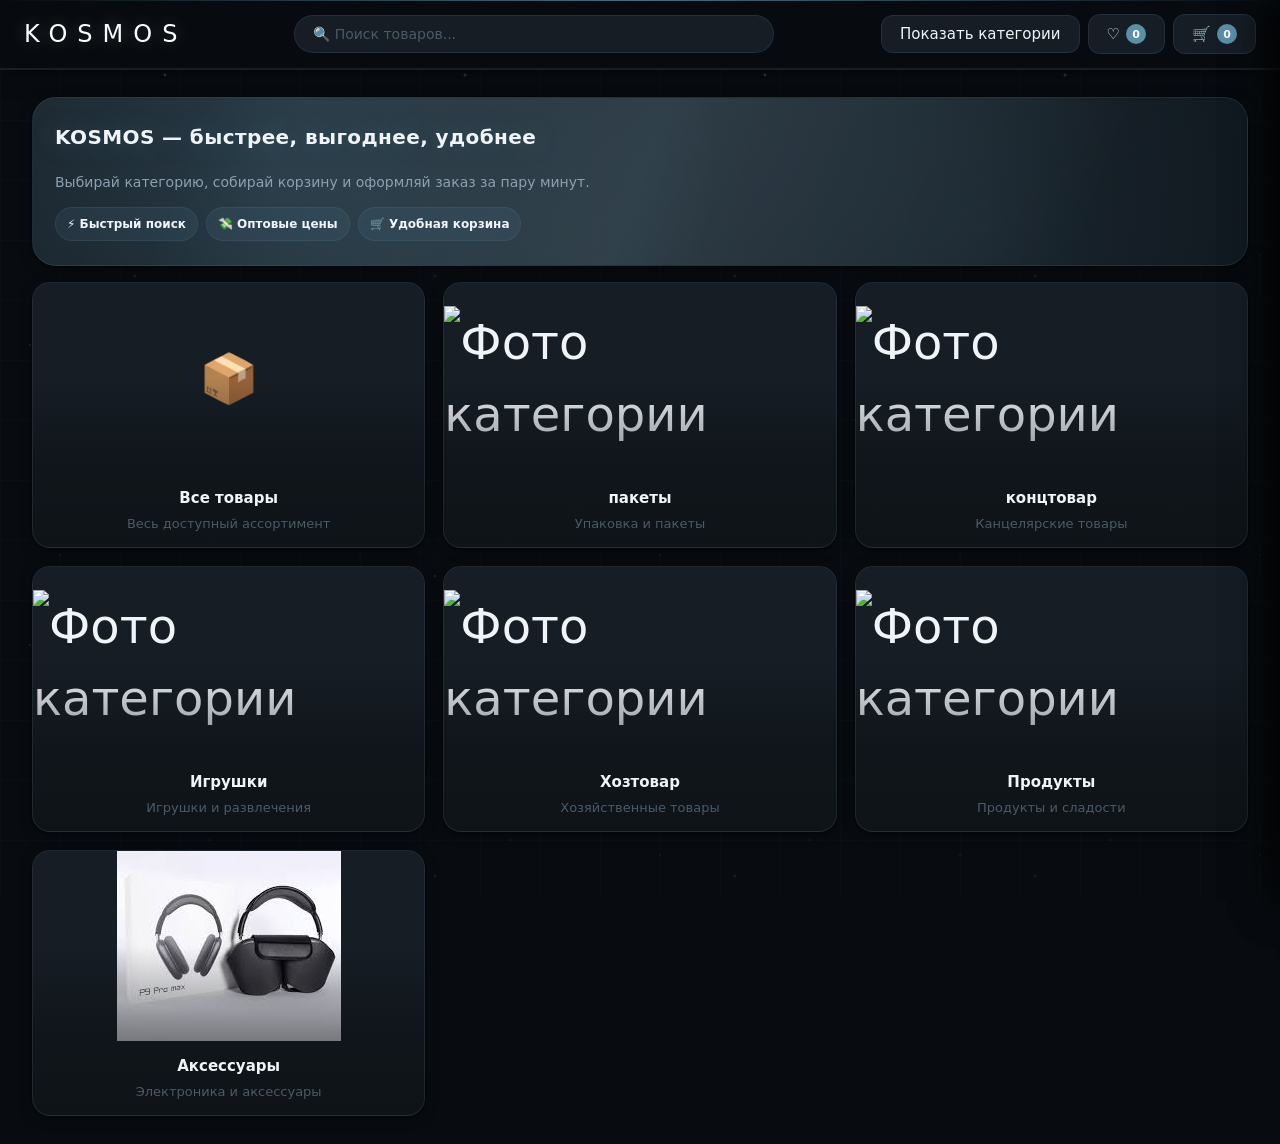
==== commit fa07f5ce: "ука чк" ====
--- a/index.html
+++ b/index.html
@@ -1074,6 +1074,73 @@
 }
 
 /* ================================================
+   HERO-БЛОК (внимание на старте)
+   ================================================ */
+.hero-cinematic {
+    position: relative;
+    overflow: hidden;
+    border: 1px solid var(--c-border);
+    border-radius: var(--r-xl);
+    padding: 24px 22px;
+    margin-bottom: 16px;
+    background:
+        radial-gradient(circle at 20% 30%, rgba(91,143,168,0.28), transparent 45%),
+        radial-gradient(circle at 78% 78%, rgba(91,143,168,0.14), transparent 50%),
+        linear-gradient(130deg, rgba(22,29,36,0.98) 0%, rgba(13,18,24,0.98) 100%);
+    box-shadow: var(--shadow-card);
+}
+
+.hero-cinematic::before {
+    content: '';
+    position: absolute;
+    inset: -30% -10%;
+    background: linear-gradient(110deg, transparent 20%, rgba(183,230,255,0.16) 50%, transparent 80%);
+    animation: heroSweep 6s linear infinite;
+    pointer-events: none;
+}
+
+.hero-title {
+    position: relative;
+    z-index: 1;
+    font-size: clamp(20px, 3.2vw, 32px);
+    font-weight: 800;
+    letter-spacing: 0.02em;
+    margin-bottom: 8px;
+    text-shadow: 0 0 24px rgba(91,143,168,0.35);
+}
+
+.hero-sub {
+    position: relative;
+    z-index: 1;
+    color: var(--c-text-2);
+    font-size: 14px;
+    margin-bottom: 14px;
+}
+
+.hero-row {
+    position: relative;
+    z-index: 1;
+    display: flex;
+    gap: 8px;
+    flex-wrap: wrap;
+}
+
+.hero-chip {
+    padding: 7px 11px;
+    border-radius: var(--r-full);
+    border: 1px solid var(--c-border);
+    background: rgba(91,143,168,0.12);
+    color: var(--c-text-1);
+    font-size: 12px;
+    font-weight: 600;
+}
+
+@keyframes heroSweep {
+    from { transform: translateX(-60%); }
+    to { transform: translateX(60%); }
+}
+
+/* ================================================
    СЕТКА КАТЕГОРИЙ
    ================================================ */
 .categories-grid {
@@ -1206,15 +1273,19 @@
    КАРТОЧКА ТОВАРА
    ================================================ */
 .product-card {
+    --tilt-x: 0deg;
+    --tilt-y: 0deg;
     position: relative;
     background: linear-gradient(180deg, rgba(22,29,36,0.98) 0%, rgba(15,20,25,0.98) 100%);
     border: 1px solid var(--c-border);
     border-radius: var(--r-lg);
     overflow: hidden;
     box-shadow: var(--shadow-card);
-    transition: transform var(--t-slow), box-shadow var(--t-slow), border-color var(--t-base);
+    transition: transform var(--t-slow), box-shadow var(--t-slow), border-color var(--t-base), filter var(--t-base);
     display: flex;
     flex-direction: column;
+    transform-style: preserve-3d;
+    will-change: transform;
 }
 
 .product-card::before {
@@ -1230,12 +1301,25 @@
 }
 
 .product-card:hover {
-    transform: translateY(-3px);
+    transform: translateY(-5px) rotateX(var(--tilt-x)) rotateY(var(--tilt-y));
     box-shadow: var(--shadow-hover);
     border-color: var(--c-border-hover);
+    filter: saturate(1.06);
 }
 
 .product-card:hover::before { opacity: 1; }
+
+.product-card::after {
+    content: '';
+    position: absolute;
+    inset: 0;
+    pointer-events: none;
+    background: radial-gradient(circle at var(--mx, 50%) var(--my, 50%), rgba(183,230,255,0.16), transparent 44%);
+    opacity: 0;
+    transition: opacity var(--t-base);
+}
+
+.product-card:hover::after { opacity: 1; }
 
 .product-image {
     width: 100%;
@@ -1246,6 +1330,21 @@
     justify-content: center;
     overflow: hidden;
     flex-shrink: 0;
+}
+
+.product-image.is-loading::before {
+    content: '';
+    position: absolute;
+    inset: 0;
+    background: linear-gradient(90deg, rgba(255,255,255,0.03), rgba(255,255,255,0.09), rgba(255,255,255,0.03));
+    background-size: 180% 100%;
+    animation: imgSkeleton 1.1s linear infinite;
+    z-index: 1;
+}
+
+@keyframes imgSkeleton {
+    from { background-position: 180% 0; }
+    to { background-position: -180% 0; }
 }
 
 .product-image img {
@@ -1307,6 +1406,19 @@
     font-weight: 400;
     color: var(--c-text-3);
     text-decoration: line-through;
+}
+
+.product-saving {
+    margin: -3px 0 10px;
+    font-size: 12px;
+    color: var(--c-text-3);
+    min-height: 18px;
+}
+
+.product-saving.active {
+    color: #f6c76c;
+    font-weight: 700;
+    text-shadow: 0 0 12px rgba(246,199,108,0.22);
 }
 
 /* Кнопка избранного */
@@ -1771,6 +1883,50 @@
     align-items: center;
     gap: 16px;
     margin-bottom: 28px;
+}
+
+.checkout-progress {
+    display: grid;
+    grid-template-columns: repeat(4, 1fr);
+    gap: 10px;
+    margin-bottom: 14px;
+}
+
+.checkout-step {
+    border: 1px solid var(--c-border);
+    background: var(--c-surface-1);
+    border-radius: var(--r-md);
+    padding: 9px 10px;
+    display: flex;
+    align-items: center;
+    gap: 8px;
+    color: var(--c-text-3);
+    font-size: 12px;
+    font-weight: 600;
+}
+
+.checkout-step-dot {
+    width: 18px;
+    height: 18px;
+    border-radius: 999px;
+    border: 1px solid var(--c-border);
+    display: inline-flex;
+    align-items: center;
+    justify-content: center;
+    font-size: 11px;
+    flex-shrink: 0;
+}
+
+.checkout-step.active {
+    color: var(--c-text-1);
+    border-color: rgba(91,143,168,0.55);
+    background: rgba(91,143,168,0.13);
+}
+
+.checkout-step.active .checkout-step-dot {
+    background: var(--c-accent);
+    border-color: var(--c-accent);
+    color: #fff;
 }
 
 .checkout-container {
@@ -2215,6 +2371,20 @@
     }
 
     .container { padding: 12px; }
+
+    .hero-cinematic {
+        padding: 16px 14px;
+        margin-bottom: 12px;
+    }
+
+    .hero-title { font-size: 18px; }
+
+    .checkout-progress {
+        grid-template-columns: repeat(2, 1fr);
+        gap: 8px;
+    }
+
+    .checkout-step { font-size: 11px; padding: 8px; }
 
     .categories-grid {
         grid-template-columns: repeat(2, 1fr);
@@ -2381,6 +2551,15 @@
         <main class="main-content">
             <!-- Главная -->
             <div id="homePage" class="page active">
+                <section class="hero-cinematic" aria-label="Акцентный блок">
+                    <h2 class="hero-title">KOSMOS — быстрее, выгоднее, удобнее</h2>
+                    <p class="hero-sub">Выбирай категорию, собирай корзину и оформляй заказ за пару минут.</p>
+                    <div class="hero-row">
+                        <span class="hero-chip">⚡ Быстрый поиск</span>
+                        <span class="hero-chip">💸 Оптовые цены</span>
+                        <span class="hero-chip">🛒 Удобная корзина</span>
+                    </div>
+                </section>
                 <div class="categories-grid" id="categoriesGrid"></div>
             </div>
 
@@ -2395,6 +2574,12 @@
 
             <!-- Оформление заказа -->
             <div id="checkoutPage" class="page">
+                <div class="checkout-progress" id="checkoutProgress" aria-label="Прогресс заказа">
+                    <div class="checkout-step" data-step="browse"><span class="checkout-step-dot">1</span><span>Выбор</span></div>
+                    <div class="checkout-step" data-step="cart"><span class="checkout-step-dot">2</span><span>Корзина</span></div>
+                    <div class="checkout-step" data-step="checkout"><span class="checkout-step-dot">3</span><span>Данные</span></div>
+                    <div class="checkout-step" data-step="done"><span class="checkout-step-dot">4</span><span>Готово</span></div>
+                </div>
                 <div class="checkout-header">
                     <button class="back-button" onclick="backToCart()">← Вернуться</button>
                     <h2>Оформление заказа</h2>
@@ -2413,7 +2598,7 @@
                             </div>
                             <div class="form-group">
                                 <label for="customerEmail">Email (опционально)</label>
-                                <input type="email" id="customerEmail" placehoder="ваш@email.com">
+                                <input type="email" id="customerEmail" placeholder="ваш@email.com">
                             </div>
                             <div class="form-group">
                                 <label for="customerAddress">Адрес доставки</label>
@@ -3024,10 +3209,43 @@
         .filter(Boolean);
 }
 
+function mergeCartDuplicates(items) {
+    if (!Array.isArray(items)) return [];
+
+    const merged = new Map();
+
+    items.forEach(item => {
+        if (!item) return;
+        const productId = Number(item.id);
+        const product = findProductById(productId);
+        if (!product) return;
+
+        const qty = Math.max(1, parseInt(item.quantity, 10) || 1);
+        const current = merged.get(productId);
+
+        if (current) {
+            current.quantity += qty;
+            return;
+        }
+
+        merged.set(productId, {
+            id: Number(product.id),
+            name: product.name,
+            priceRetail: Number(product.priceRetail) || 0,
+            priceWholesale: Number(product.priceWholesale) || 0,
+            wholesaleFrom: Number(product.wholesaleFrom) || 1,
+            quantity: qty
+        });
+    });
+
+    return Array.from(merged.values());
+}
+
 // ГЛОБАЛЬНЫЕ ПЕРЕМЕННЫЕ
 let cart = [];
 let favorites = [];
 let currentCategory = null;
+let productImageObserver = null;
 const OWNER_PHONE = '996999939007'; // Замени на свой номер
 
 // ЗАЩИТА ОТ XSS - ЭКРАНИРОВАНИЕ HTML
@@ -3050,6 +3268,23 @@
     return escapeHtml(input).trim();
 }
 
+function getOptimizedImagePaths(fileName) {
+    const safeFileName = String(fileName || '').trim();
+    if (!safeFileName) {
+        return { original: '', webp: '', thumb: '', thumbWebp: '' };
+    }
+
+    const original = `assets/images/${safeFileName}`;
+    const withoutExt = safeFileName.replace(/\.[^.]+$/, '');
+
+    return {
+        original,
+        webp: `assets/images/webp/${withoutExt}.webp`,
+        thumb: `assets/images/thumbs/${safeFileName}`,
+        thumbWebp: `assets/images/thumbs-webp/${withoutExt}.webp`
+    };
+}
+
 // ИНИЦИАЛИЗАЦИЯ
 function init() {
     playSiteIntro();
@@ -3057,7 +3292,9 @@
     loadCategories();
     loadCart();
     loadFavorites();
+    initProductCardMicroAnimations();
     updateCategoriesToggleButton();
+    updateCheckoutProgress('browse');
 
     // Escape закрывает панели и поиск
     document.addEventListener('keydown', e => {
@@ -3155,8 +3392,13 @@
         if (categoryProducts.length > 0) {
             const firstWithImage = categoryProducts.find(p => p.image);
             if (firstWithImage && firstWithImage.image) {
-                const safeName = escapeHtml(cat.name);
-                categoryImageHtml = `<img src="assets/images/${escapeHtml(firstWithImage.image)}" alt="Фото категории" style="max-width:100%;max-height:100%;object-fit:contain;">`;
+                const imagePaths = getOptimizedImagePaths(firstWithImage.image);
+                categoryImageHtml = `
+                    <picture>
+                        <source type="image/webp" srcset="${escapeHtml(imagePaths.thumbWebp)} 1x, ${escapeHtml(imagePaths.webp)} 2x">
+                        <img src="${escapeHtml(imagePaths.thumb)}" alt="Фото категории" loading="lazy" decoding="async" fetchpriority="low" style="max-width:100%;max-height:100%;object-fit:contain;" onerror="this.onerror=null;this.src='${escapeHtml(imagePaths.original)}';">
+                    </picture>
+                `;
             }
         }
         
@@ -3202,6 +3444,7 @@
     document.getElementById('homePage').classList.remove('active');
     document.getElementById('checkoutPage').classList.remove('active');
     document.getElementById('categoryPage').classList.add('active');
+    updateCheckoutProgress('browse');
 
     // На телефоне после выбора категории автоматически прячем список категорий
     if (window.innerWidth <= 768) {
@@ -3223,6 +3466,47 @@
     updateCategoriesToggleButton();
 }
 
+function updateCheckoutProgress(step) {
+    const progress = document.getElementById('checkoutProgress');
+    if (!progress) return;
+    progress.querySelectorAll('.checkout-step').forEach(el => {
+        el.classList.toggle('active', el.dataset.step === step);
+    });
+}
+
+function initProductCardMicroAnimations() {
+    const grid = document.getElementById('productsGrid');
+    if (!grid) return;
+
+    const hasFinePointer = window.matchMedia && window.matchMedia('(pointer:fine)').matches;
+    if (!hasFinePointer) return;
+
+    grid.addEventListener('mousemove', (event) => {
+        const card = event.target.closest('.product-card');
+        if (!card) return;
+
+        const rect = card.getBoundingClientRect();
+        const x = event.clientX - rect.left;
+        const y = event.clientY - rect.top;
+        const rx = ((y / rect.height) - 0.5) * -6;
+        const ry = ((x / rect.width) - 0.5) * 8;
+
+        card.style.setProperty('--tilt-x', `${rx.toFixed(2)}deg`);
+        card.style.setProperty('--tilt-y', `${ry.toFixed(2)}deg`);
+        card.style.setProperty('--mx', `${((x / rect.width) * 100).toFixed(2)}%`);
+        card.style.setProperty('--my', `${((y / rect.height) * 100).toFixed(2)}%`);
+    }, { passive: true });
+
+    grid.addEventListener('mouseleave', () => {
+        grid.querySelectorAll('.product-card').forEach(card => {
+            card.style.setProperty('--tilt-x', '0deg');
+            card.style.setProperty('--tilt-y', '0deg');
+            card.style.setProperty('--mx', '50%');
+            card.style.setProperty('--my', '50%');
+        });
+    });
+}
+
 function getWholesaleProgress(item, quantity) {
     const wholesaleFrom = Number(item.wholesaleFrom) || 0;
     const wholesalePrice = Number(item.priceWholesale) || 0;
@@ -3245,9 +3529,38 @@
     };
 }
 
+function getSavingsInfo(item, quantity) {
+    const retail = Number(item.priceRetail) || 0;
+    const wholesale = Number(item.priceWholesale) || 0;
+    const fromQty = Number(item.wholesaleFrom) || 0;
+    const qty = Math.max(1, parseInt(quantity, 10) || 1);
+
+    if (retail <= 0 || wholesale <= 0 || wholesale >= retail || fromQty <= 1) {
+        return { text: '', active: false };
+    }
+
+    const perItem = retail - wholesale;
+    const totalSaving = perItem * qty;
+
+    if (qty >= fromQty) {
+        return { text: `💸 Вы экономите ${totalSaving} сом`, active: true };
+    }
+
+    return {
+        text: `При опте экономия ${perItem * fromQty} сом от ${fromQty} шт.`,
+        active: false
+    };
+}
+
+function getCartQuantityByProductId(productId) {
+    const targetId = Number(productId);
+    const inCart = cart.find(item => Number(item.id) === targetId);
+    return inCart ? Math.max(1, parseInt(inCart.quantity, 10) || 1) : 0;
+}
+
 function loadProducts(categoryId) {
     const categoryData = categories.find(c => c.id === categoryId);
-    document.getElementById('categoryTitle').textContent = categoryData.name;
+    document.getElementById('categoryTitle').textContent = categoryData ? categoryData.name : 'Товары';
 
     const grid = document.getElementById('productsGrid');
     grid.innerHTML = '';
@@ -3271,7 +3584,7 @@
         const div = document.createElement('div');
         div.className = 'product-card';
         
-        const defaultQuantity = 1;
+        const defaultQuantity = getCartQuantityByProductId(product.id) || 1;
         const hasRetailPrice = product.priceRetail > 0;
         const isWholesale = defaultQuantity >= product.wholesaleFrom && product.priceWholesale > 0;
         const currentPrice = isWholesale ? product.priceWholesale : (hasRetailPrice ? product.priceRetail : 0);
@@ -3280,8 +3593,13 @@
         // Получаем картинку товара
         let imageHtml = '';
         if (product.image) {
-            const safeName = escapeHtml(product.image);
-            imageHtml = `<img src="assets/images/${safeName}" alt="Фото товара" loading="lazy" style="max-width:100%;max-height:100%;object-fit:contain;" onerror="this.style.display='none';this.parentElement.classList.add('no-photo');this.insertAdjacentHTML('afterend','<div class=\'no-photo-placeholder\'>фото нету</div>');">` ;
+            const imagePaths = getOptimizedImagePaths(product.image);
+            imageHtml = `
+                <picture>
+                    <source class="product-lazy-source" type="image/webp" data-srcset="${escapeHtml(imagePaths.thumbWebp)} 1x, ${escapeHtml(imagePaths.webp)} 2x">
+                    <img class="product-lazy-image" data-src="${escapeHtml(imagePaths.thumb)}" data-fallback-src="${escapeHtml(imagePaths.original)}" alt="Фото товара" style="max-width:100%;max-height:100%;object-fit:contain;">
+                </picture>
+            `;
         } else {
             imageHtml = `<div class="no-photo-placeholder">фото нету</div>`;
         }
@@ -3351,11 +3669,19 @@
         }
         infoDiv.appendChild(wholesaleHintDiv);
 
+        const savingDiv = document.createElement('div');
+        savingDiv.className = 'product-saving';
+        const savingsInfo = getSavingsInfo(product, defaultQuantity);
+        savingDiv.textContent = savingsInfo.text;
+        savingDiv.classList.toggle('active', savingsInfo.active);
+        if (!savingsInfo.text) savingDiv.style.display = 'none';
+        infoDiv.appendChild(savingDiv);
+
         // Контролы
         const controlsDiv = document.createElement('div');
         controlsDiv.className = 'product-controls';
         controlsDiv.innerHTML = `
-            <input type="number" class="quantity-input" value="1" min="1" max="999" inputmode="numeric" oninput="updatePrice(this, ${product.id}, false)" onchange="updatePrice(this, ${product.id}, true)">
+            <input type="number" class="quantity-input" value="${defaultQuantity}" min="1" max="999" inputmode="numeric" oninput="updatePrice(this, ${product.id}, false)" onchange="updatePrice(this, ${product.id}, true)">
             <button class="add-to-cart-button" onclick="addToCart(${product.id}, this.parentElement.querySelector('.quantity-input').value, this)">
                 В корзину
             </button>
@@ -3366,6 +3692,77 @@
     });
 
     grid.appendChild(fragment);
+    setupProductLazyImages(grid);
+}
+
+function setupProductLazyImages(scopeElement) {
+    const scope = scopeElement || document;
+    const images = scope.querySelectorAll('img.product-lazy-image[data-src]');
+    if (!images.length) return;
+
+    const loadImage = (img) => {
+        if (!img || img.dataset.loaded === '1' || !img.dataset.src) return;
+
+        const wrap = img.closest('.product-image');
+        if (wrap) wrap.classList.add('is-loading');
+
+        const source = img.closest('picture')?.querySelector('source.product-lazy-source[data-srcset]');
+        if (source && source.dataset.srcset) {
+            source.srcset = source.dataset.srcset;
+        }
+
+        img.loading = 'lazy';
+        img.decoding = 'async';
+        img.fetchPriority = 'low';
+
+        img.addEventListener('load', () => {
+            if (wrap) wrap.classList.remove('is-loading');
+            img.dataset.loaded = '1';
+        }, { once: true });
+
+        img.addEventListener('error', () => {
+            if (wrap) wrap.classList.remove('is-loading');
+            const fallbackSrc = img.dataset.fallbackSrc;
+            if (fallbackSrc && img.src !== fallbackSrc) {
+                img.dataset.fallbackSrc = '';
+                img.src = fallbackSrc;
+                if (source) source.srcset = '';
+                return;
+            }
+
+            img.style.display = 'none';
+            if (wrap && !wrap.querySelector('.no-photo-placeholder')) {
+                const placeholder = document.createElement('div');
+                placeholder.className = 'no-photo-placeholder';
+                placeholder.textContent = 'фото нету';
+                wrap.appendChild(placeholder);
+            }
+        }, { once: true });
+
+        img.src = img.dataset.src;
+    };
+
+    if (!('IntersectionObserver' in window)) {
+        images.forEach(loadImage);
+        return;
+    }
+
+    if (!productImageObserver) {
+        productImageObserver = new IntersectionObserver((entries, observer) => {
+            entries.forEach(entry => {
+                if (!entry.isIntersecting) return;
+                const img = entry.target;
+                loadImage(img);
+                observer.unobserve(img);
+            });
+        }, {
+            root: null,
+            rootMargin: '280px 0px',
+            threshold: 0.01
+        });
+    }
+
+    images.forEach(img => productImageObserver.observe(img));
 }
 
 function updatePrice(input, productId, normalizeInput = false) {
@@ -3418,6 +3815,20 @@
             wholesaleHintDiv.style.display = 'none';
         }
     }
+
+    const savingDiv = productInfo?.querySelector('.product-saving');
+    if (savingDiv) {
+        const savingsInfo = getSavingsInfo(product, quantity);
+        if (savingsInfo.text) {
+            savingDiv.style.display = 'block';
+            savingDiv.textContent = savingsInfo.text;
+            savingDiv.classList.toggle('active', savingsInfo.active);
+        } else {
+            savingDiv.style.display = 'none';
+            savingDiv.textContent = '';
+            savingDiv.classList.remove('active');
+        }
+    }
 }
 
 function goHome() {
@@ -3425,6 +3836,7 @@
     currentCategory = null;
     document.querySelectorAll('.page').forEach(p => p.classList.remove('active'));
     document.getElementById('homePage').classList.add('active');
+    updateCheckoutProgress('browse');
     window.scrollTo({ top: 0, behavior: 'smooth' });
     document.querySelectorAll('.categories-list li').forEach(li => li.classList.remove('active'));
     document.querySelectorAll('.mobile-cat-btn').forEach(btn => btn.classList.remove('active'));
@@ -3514,6 +3926,8 @@
             img.className = 'fav-item-img';
             img.src = 'assets/images/' + escapeHtml(product.image);
             img.loading = 'lazy';
+            img.decoding = 'async';
+            img.fetchPriority = 'low';
             img.alt = '';
             img.onerror = () => { img.style.display = 'none'; };
             item.appendChild(img);
@@ -3580,10 +3994,24 @@
     fav.classList.remove('open');
     cart.classList.toggle('open', !isOpen);
     overlay.classList.toggle('active', !isOpen);
+
+    if (!isOpen) {
+        updateCheckoutProgress('cart');
+    } else if (document.getElementById('checkoutPage')?.classList.contains('active')) {
+        updateCheckoutProgress('checkout');
+    } else {
+        updateCheckoutProgress('browse');
+    }
 }
 
 function addToCart(productId, quantity = 1, button = null) {
+    const normalizedProductId = Number(productId);
     quantity = Math.max(1, parseInt(quantity) || 1);
+
+    if (!Number.isFinite(normalizedProductId)) {
+        showNotification('Ошибка товара', 'error');
+        return;
+    }
 
     if (button) {
         button.disabled = true;
@@ -3593,7 +4021,7 @@
 
     let product = null;
     for (let catId in products) {
-        product = products[catId].find(p => p.id === productId);
+        product = products[catId].find(p => Number(p.id) === normalizedProductId);
         if (product) break;
     }
     
@@ -3607,13 +4035,13 @@
         return;
     }
 
-    let cartItem = cart.find(item => item.id === productId);
+    let cartItem = cart.find(item => Number(item.id) === normalizedProductId);
 
     if (cartItem) {
         cartItem.quantity += quantity;
     } else {
         cart.push({
-            id: product.id,
+            id: normalizedProductId,
             name: product.name,
             priceRetail: product.priceRetail,
             priceWholesale: product.priceWholesale,
@@ -3622,9 +4050,19 @@
         });
     }
 
+    cart = mergeCartDuplicates(cart);
+
     saveCart();
     updateCartUI();
     showNotification(`✨ ${product.name} добавлен в корзину!`, 'success');
+
+    // Синхронизируем количество и подсказку в карточке товара после каждого добавления
+    const updatedCartQuantity = getCartQuantityByProductId(normalizedProductId);
+    const qtyInput = button?.parentElement?.querySelector('.quantity-input');
+    if (qtyInput && updatedCartQuantity > 0) {
+        qtyInput.value = updatedCartQuantity;
+        updatePrice(qtyInput, normalizedProductId, true);
+    }
 
     if (button) {
         setTimeout(() => {
@@ -3636,15 +4074,17 @@
 }
 
 function removeFromCart(productId) {
-    cart = cart.filter(item => item.id !== productId);
+    const normalizedProductId = Number(productId);
+    cart = cart.filter(item => Number(item.id) !== normalizedProductId);
     saveCart();
     updateCartUI();
 }
 
 function updateCartQuantity(productId, newQuantity) {
+    const normalizedProductId = Number(productId);
     newQuantity = Math.max(1, parseInt(newQuantity) || 1);
     
-    const cartItem = cart.find(item => item.id === productId);
+    const cartItem = cart.find(item => Number(item.id) === normalizedProductId);
     if (cartItem) {
         cartItem.quantity = newQuantity;
         saveCart();
@@ -3776,7 +4216,7 @@
             const parsed = JSON.parse(saved);
             // ЗАЩИТА: проверяем и очищаем невалидные/устаревшие позиции
             if (Array.isArray(parsed)) {
-                cart = sanitizeCartData(parsed);
+                cart = mergeCartDuplicates(sanitizeCartData(parsed));
                 saveCart();
                 updateCartUI();
             } else {
@@ -3862,6 +4302,7 @@
     document.getElementById('checkoutPage').classList.add('active');
     document.getElementById('cartPanel').classList.remove('open');
     document.getElementById('overlay').classList.remove('active');
+    updateCheckoutProgress('checkout');
     window.scrollTo({ top: 0, behavior: 'smooth' });
     updateOrderSummary();
 }
@@ -3917,6 +4358,7 @@
     if (bg) bg.classList.add('active');
     document.getElementById('cartPanel').classList.add('open');
     document.getElementById('overlay').classList.add('active');
+    updateCheckoutProgress('cart');
 }
 
 function submitOrder(event) {
@@ -3984,6 +4426,7 @@
         ? `Спасибо, ${customerData.name}! Ваш заказ принят. Чек отправлен в WhatsApp. Мы свяжемся с вами по номеру ${customerData.phone}.`
         : `Спасибо, ${customerData.name}! Ваш заказ принят. Не удалось автоматически открыть WhatsApp — проверьте блокировку всплывающих окон. Мы свяжемся с вами по номеру ${customerData.phone}.`;
     document.getElementById('successModal').classList.add('active');
+    updateCheckoutProgress('done');
 }
 
 function completeOrder() {
@@ -3994,6 +4437,7 @@
     document.getElementById('checkoutPage').classList.remove('active');
     document.getElementById('homePage').classList.add('active');
     document.getElementById('checkoutForm').reset();
+    updateCheckoutProgress('browse');
 }
 
 function showNotification(message, type = 'success') {
@@ -4155,6 +4599,8 @@
             img.className = 'search-result-img';
             img.src = 'assets/images/' + escapeHtml(product.image);
             img.loading = 'lazy';
+            img.decoding = 'async';
+            img.fetchPriority = 'low';
             img.alt = '';
             img.onerror = () => img.style.display = 'none';
             item.appendChild(img);
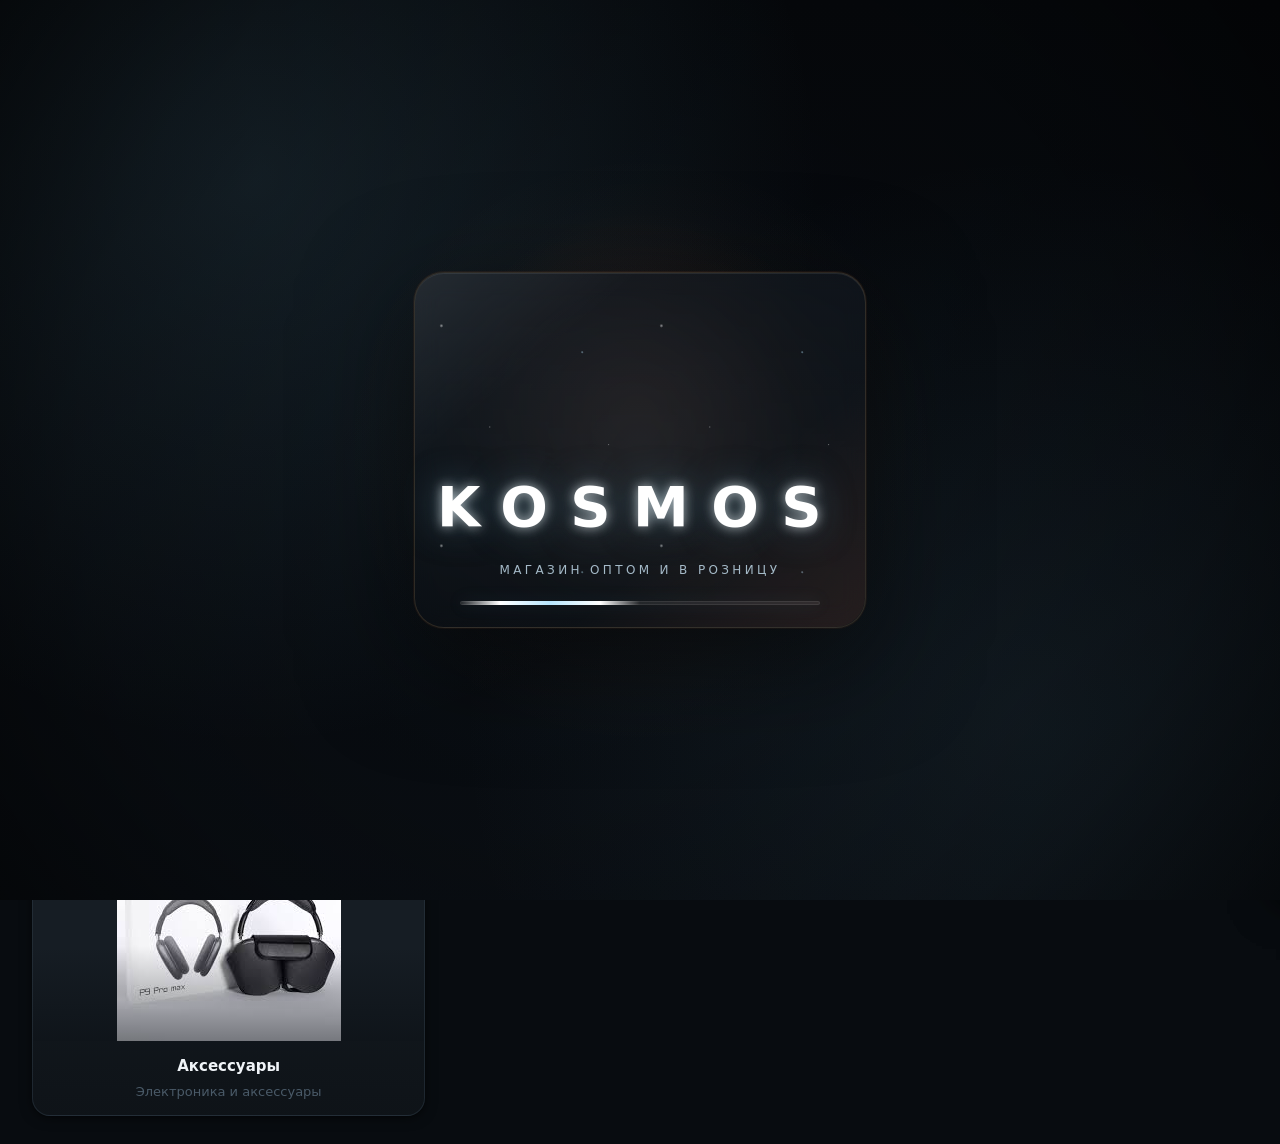
==== commit 8a8689c5: "21 интерфейс 2" ====
--- a/index.html
+++ b/index.html
@@ -157,6 +157,17 @@
     transition: opacity 0.55s ease, visibility 0.55s ease;
 }
 
+.site-intro::before {
+    content: '';
+    position: absolute;
+    inset: 0;
+    background:
+        radial-gradient(circle at 50% 45%, rgba(255,110,56,0.10), transparent 24%),
+        radial-gradient(circle at 50% 50%, rgba(255,180,106,0.06), transparent 38%),
+        radial-gradient(circle at 50% 50%, rgba(0,0,0,0), rgba(0,0,0,0.28) 72%, rgba(0,0,0,0.58) 100%);
+    pointer-events: none;
+}
+
 .site-intro.hidden {
     opacity: 0;
     visibility: hidden;
@@ -166,9 +177,26 @@
 .site-intro-core {
     position: relative;
     text-align: center;
-    padding: 26px 34px;
-    animation: introImpactShake 2.2s ease-in-out both;
+    padding: 34px 38px 30px;
+    min-width: min(92vw, 560px);
+    background: linear-gradient(180deg, rgba(20,26,34,0.60) 0%, rgba(10,14,20,0.38) 100%);
+    border: 1px solid rgba(255,196,124,0.14);
+    border-radius: 30px;
+    box-shadow: 0 30px 110px rgba(0,0,0,0.55), inset 0 1px 0 rgba(255,255,255,0.08), 0 0 0 1px rgba(255,122,70,0.08);
+    backdrop-filter: blur(12px);
+    -webkit-backdrop-filter: blur(12px);
+    animation: introImpactShake 2.9s ease-in-out both;
     z-index: 2;
+    isolation: isolate;
+}
+
+.site-intro-core::before {
+    content: '';
+    position: absolute;
+    inset: 0;
+    border-radius: inherit;
+    background: linear-gradient(140deg, rgba(255,255,255,0.08), transparent 26%, transparent 66%, rgba(255,128,82,0.10));
+    pointer-events: none;
 }
 
 .site-intro-fire {
@@ -176,13 +204,13 @@
     inset: 0;
     pointer-events: none;
     background:
-        radial-gradient(120% 62% at 50% 102%, rgba(255,120,54,0.42) 0%, rgba(255,120,54,0.18) 34%, transparent 74%),
-        conic-gradient(from 180deg at 50% 96%, rgba(255,70,30,0.28), rgba(255,190,80,0.12), rgba(255,70,30,0.24), rgba(255,190,80,0.1), rgba(255,70,30,0.28)),
-        radial-gradient(38% 30% at 34% 98%, rgba(255,70,30,0.24), transparent 72%),
-        radial-gradient(38% 30% at 66% 98%, rgba(255,165,80,0.2), transparent 72%);
+        radial-gradient(125% 68% at 50% 104%, rgba(255,92,36,0.56) 0%, rgba(255,110,48,0.22) 34%, transparent 74%),
+        conic-gradient(from 180deg at 50% 97%, rgba(255,70,30,0.34), rgba(255,210,110,0.14), rgba(255,70,30,0.30), rgba(255,190,80,0.12), rgba(255,70,30,0.34)),
+        radial-gradient(42% 32% at 32% 98%, rgba(255,70,30,0.34), transparent 72%),
+        radial-gradient(42% 32% at 68% 98%, rgba(255,165,80,0.28), transparent 72%);
     mix-blend-mode: screen;
-    filter: blur(1.2px) saturate(120%);
-    animation: introFireFlicker 0.24s ease-in-out infinite alternate;
+    filter: blur(1.5px) saturate(132%);
+    animation: introFireFlicker 0.18s ease-in-out infinite alternate;
     z-index: 0;
 }
 
@@ -190,8 +218,8 @@
     position: fixed;
     inset: 0;
     pointer-events: none;
-    background: radial-gradient(circle at 50% 50%, rgba(255,232,190,0.0) 0%, rgba(255,232,190,0.0) 26%, rgba(255,232,190,0.0) 45%, rgba(255,255,255,0.0) 100%);
-    animation: introFlashBang 2.2s ease-out both;
+    background: radial-gradient(circle at 50% 50%, rgba(255,232,190,0.0) 0%, rgba(255,232,190,0.0) 24%, rgba(255,232,190,0.0) 42%, rgba(255,255,255,0.0) 100%);
+    animation: introFlashBang 2.5s ease-out both;
 }
 
 .site-intro-splatter {
@@ -226,8 +254,9 @@
         radial-gradient(1.5px 1.5px at 76% 36%, rgba(183,230,255,0.9) 0, transparent 100%),
         radial-gradient(1px 1px at 88% 78%, rgba(255,255,255,0.65) 0, transparent 100%);
     background-size: 220px 220px;
-    animation: introStarsDrift 7s linear infinite;
-    opacity: 0.75;
+    animation: introStarsDrift 9s linear infinite;
+    opacity: 0.58;
+    z-index: -2;
 }
 
 .site-intro-stars::before {
@@ -236,19 +265,21 @@
         radial-gradient(2px 2px at 62% 52%, rgba(183,230,255,0.85) 0, transparent 100%),
         radial-gradient(1px 1px at 80% 16%, rgba(255,255,255,0.55) 0, transparent 100%);
     background-size: 300px 300px;
-    animation: introStarsDrift 10s linear infinite reverse;
-    opacity: 0.5;
+    animation: introStarsDrift 13s linear infinite reverse;
+    opacity: 0.38;
 }
 
 .site-intro-stars::after {
-    background-image: radial-gradient(circle at 50% 50%, rgba(91,143,168,0.14), transparent 60%);
+    background-image: radial-gradient(circle at 50% 50%, rgba(91,143,168,0.11), transparent 60%);
 }
 
 .site-intro-planet-wrap {
     position: relative;
     width: clamp(88px, 18vw, 150px);
     aspect-ratio: 1;
-    margin: 0 auto 16px;
+    margin: 0 auto 18px;
+    z-index: 2;
+    filter: drop-shadow(0 0 20px rgba(255,148,84,0.16));
 }
 
 .site-intro-planet {
@@ -261,21 +292,21 @@
         radial-gradient(circle at 28% 24%, rgba(255,255,255,0.32), transparent 40%),
         radial-gradient(circle at 72% 70%, rgba(8,12,16,0.35), transparent 45%),
         linear-gradient(140deg, #87b9d1 0%, #5b8fa8 52%, #39596c 100%);
-    box-shadow: 0 0 40px rgba(91,143,168,0.42), inset -18px -18px 28px rgba(0,0,0,0.34);
+    box-shadow: 0 0 54px rgba(91,143,168,0.48), 0 0 88px rgba(255,134,76,0.15), inset -18px -18px 28px rgba(0,0,0,0.34);
     overflow: visible;
-    animation: introPlanetCrack 2.05s cubic-bezier(.25,.7,.2,1) both;
+    animation: introPlanetCrack 2.25s cubic-bezier(.25,.7,.2,1) both;
 }
 
 .site-intro-boom {
     position: absolute;
     inset: -28%;
     border-radius: 50%;
-    background: radial-gradient(circle, rgba(183,230,255,0.75) 0%, rgba(183,230,255,0.25) 18%, rgba(183,230,255,0.08) 38%, transparent 65%);
+    background: radial-gradient(circle, rgba(255,224,176,0.92) 0%, rgba(183,230,255,0.34) 18%, rgba(255,140,84,0.18) 34%, rgba(183,230,255,0.08) 42%, transparent 68%);
     transform: scale(0.15);
     opacity: 0;
     pointer-events: none;
     mix-blend-mode: screen;
-    animation: introBoomRing 2.05s ease-out both;
+    animation: introBoomRing 2.35s ease-out both;
 }
 
 .site-intro-boom::before {
@@ -284,10 +315,10 @@
     inset: 0;
     border-radius: 50%;
     border: 2px solid rgba(255,214,155,0.78);
-    box-shadow: 0 0 38px rgba(255,166,79,0.65), inset 0 0 22px rgba(255,255,255,0.42);
+    box-shadow: 0 0 54px rgba(255,112,44,0.72), inset 0 0 24px rgba(255,255,255,0.5);
     transform: scale(0.2);
     opacity: 0;
-    animation: introBoomRing2 2.05s ease-out both;
+    animation: introBoomRing2 2.35s ease-out both;
 }
 
 .site-intro-debris {
@@ -370,28 +401,34 @@
     letter-spacing: 0.4em;
     text-transform: uppercase;
     color: #fff;
-    font-weight: 500;
-    text-shadow: 0 0 28px rgba(91,143,168,0.55), 0 0 8px rgba(255,255,255,0.55);
-    animation: introLogoPop 1.2s cubic-bezier(.2,.7,.2,1) both;
+    font-weight: 700;
+    text-shadow: 0 0 36px rgba(91,143,168,0.62), 0 0 12px rgba(255,255,255,0.72), 0 8px 26px rgba(0,0,0,0.42);
+    animation: introLogoPop 1.55s cubic-bezier(.2,.7,.2,1) both;
+    position: relative;
+    z-index: 2;
 }
 
 .site-intro-sub {
-    margin-top: 10px;
+    margin-top: 12px;
     font-size: 12px;
-    letter-spacing: 0.22em;
+    letter-spacing: 0.28em;
     text-transform: uppercase;
-    color: var(--c-text-2);
-    animation: introFadeIn 1.3s ease both;
+    color: #a5bac8;
+    animation: introFadeIn 1.65s ease both;
+    position: relative;
+    z-index: 2;
 }
 
 .site-intro-line {
-    margin: 18px auto 0;
-    width: min(340px, 62vw);
-    height: 3px;
+    margin: 22px auto 0;
+    width: min(360px, 64vw);
+    height: 4px;
     border-radius: 999px;
-    background: rgba(255,255,255,0.10);
+    background: rgba(255,255,255,0.08);
     overflow: hidden;
-    box-shadow: inset 0 0 0 1px rgba(255,255,255,0.08);
+    box-shadow: inset 0 0 0 1px rgba(255,255,255,0.08), 0 0 16px rgba(91,143,168,0.18);
+    position: relative;
+    z-index: 2;
 }
 
 .site-intro-line::before {
@@ -399,8 +436,8 @@
     display: block;
     width: 50%;
     height: 100%;
-    background: linear-gradient(90deg, transparent 0%, #b7e6ff 50%, transparent 100%);
-    animation: introSweep 1.25s ease-in-out infinite;
+    background: linear-gradient(90deg, transparent 0%, #ffffff 22%, #b7e6ff 50%, #ffffff 78%, transparent 100%);
+    animation: introSweep 1.65s ease-in-out infinite;
 }
 
 @keyframes introLogoPop {
@@ -518,7 +555,9 @@
 
 /* Облегчённый режим интро (мобилки/слабые устройства) */
 .site-intro.intro-lite .site-intro-core {
-    animation-duration: 1.6s;
+    animation-duration: 2.1s;
+    padding: 24px 22px 22px;
+    min-width: min(92vw, 430px);
 }
 
 .site-intro.intro-lite .site-intro-fire {
@@ -640,6 +679,68 @@
     align-items: center;
     gap: 8px;
     flex-shrink: 0;
+}
+
+.bottom-dock {
+    display: none;
+}
+
+.dock-btn {
+    appearance: none;
+    border: none;
+    background: transparent;
+    color: var(--c-text-2);
+    display: flex;
+    flex-direction: column;
+    align-items: center;
+    justify-content: center;
+    gap: 4px;
+    min-width: 0;
+    padding: 8px 6px;
+    border-radius: 14px;
+    font-family: var(--font);
+    cursor: pointer;
+    transition: color var(--t-fast), background var(--t-fast), transform var(--t-fast);
+}
+
+.dock-btn-icon {
+    position: relative;
+    font-size: 19px;
+    line-height: 1;
+}
+
+.dock-btn-label {
+    font-size: 11px;
+    font-weight: 700;
+    letter-spacing: 0.02em;
+    white-space: nowrap;
+}
+
+.dock-btn-badge {
+    position: absolute;
+    top: -7px;
+    right: -11px;
+    min-width: 18px;
+    height: 18px;
+    padding: 0 5px;
+    border-radius: 999px;
+    background: var(--c-accent);
+    color: #fff;
+    font-size: 10px;
+    font-weight: 800;
+    display: inline-flex;
+    align-items: center;
+    justify-content: center;
+    box-shadow: 0 0 0 3px rgba(8,12,16,0.72);
+}
+
+.dock-btn.active {
+    color: var(--c-text-1);
+    background: rgba(91,143,168,0.16);
+}
+
+.dock-btn:active {
+    transform: scale(0.96);
 }
 
 .logo {
@@ -2323,11 +2424,7 @@
     }
 
     .header-actions {
-        order: 2;
-        width: 100%;
-        display: grid;
-        grid-template-columns: repeat(3, minmax(0, 1fr));
-        gap: 8px;
+        display: none;
     }
 
     .logo { font-size: 18px; letter-spacing: 6px; }
@@ -2348,20 +2445,6 @@
         max-height: 55vh;
     }
 
-    .categories-toggle-btn,
-    .fav-header-btn,
-    .cart-button {
-        justify-content: center;
-        padding: 9px 13px;
-        font-size: 12px;
-        min-height: 42px;
-    }
-
-    .categories-toggle-btn {
-        white-space: normal;
-        line-height: 1.15;
-    }
-
     .mobile-cats { padding: 10px; gap: 6px; }
 
     .mobile-cat-btn {
@@ -2371,6 +2454,33 @@
     }
 
     .container { padding: 12px; }
+
+    body {
+        padding-bottom: calc(92px + env(safe-area-inset-bottom, 0px));
+    }
+
+    .bottom-dock {
+        position: fixed;
+        left: 10px;
+        right: 10px;
+        bottom: calc(10px + env(safe-area-inset-bottom, 0px));
+        z-index: 2200;
+        display: grid;
+        grid-template-columns: repeat(5, minmax(0, 1fr));
+        gap: 6px;
+        padding: 8px;
+        background: rgba(12,17,23,0.92);
+        border: 1px solid rgba(99,130,150,0.22);
+        border-radius: 22px;
+        backdrop-filter: blur(18px);
+        -webkit-backdrop-filter: blur(18px);
+        box-shadow: 0 18px 40px rgba(0,0,0,0.45), inset 0 1px 0 rgba(255,255,255,0.05);
+    }
+
+    .scroll-top-btn {
+        bottom: calc(102px + env(safe-area-inset-bottom, 0px));
+        right: 16px;
+    }
 
     .hero-cinematic {
         padding: 16px 14px;
@@ -2465,8 +2575,6 @@
     }
 
     .scroll-top-btn {
-        bottom: 80px;
-        right: 16px;
         width: 42px;
         height: 42px;
     }
@@ -2475,6 +2583,38 @@
     .favorites-panel {
         width: 100%;
         right: -100%;
+    }
+}
+
+@media (min-width: 481px) and (max-width: 768px) {
+    body {
+        padding-bottom: calc(98px + env(safe-area-inset-bottom, 0px));
+    }
+
+    .header-actions {
+        display: none;
+    }
+
+    .bottom-dock {
+        position: fixed;
+        left: 14px;
+        right: 14px;
+        bottom: calc(12px + env(safe-area-inset-bottom, 0px));
+        z-index: 2200;
+        display: grid;
+        grid-template-columns: repeat(5, minmax(0, 1fr));
+        gap: 8px;
+        padding: 10px;
+        background: rgba(12,17,23,0.92);
+        border: 1px solid rgba(99,130,150,0.22);
+        border-radius: 24px;
+        backdrop-filter: blur(18px);
+        -webkit-backdrop-filter: blur(18px);
+        box-shadow: 0 18px 40px rgba(0,0,0,0.45), inset 0 1px 0 rgba(255,255,255,0.05);
+    }
+
+    .scroll-top-btn {
+        bottom: calc(110px + env(safe-area-inset-bottom, 0px));
     }
 }
 
@@ -2619,6 +2759,29 @@
             </div>
         </main>
     </div>
+
+    <nav class="bottom-dock" id="bottomDock" aria-label="Быстрые действия">
+        <button class="dock-btn" id="dockHomeBtn" onclick="goHome()" type="button">
+            <span class="dock-btn-icon">⌂</span>
+            <span class="dock-btn-label">Главная</span>
+        </button>
+        <button class="dock-btn" id="dockCategoriesBtn" onclick="toggleCategoriesVisibility()" type="button">
+            <span class="dock-btn-icon">☰</span>
+            <span class="dock-btn-label">Категории</span>
+        </button>
+        <button class="dock-btn" id="dockFavoritesBtn" onclick="toggleFavorites()" type="button">
+            <span class="dock-btn-icon">♡<span class="dock-btn-badge" id="bottomFavCount">0</span></span>
+            <span class="dock-btn-label">Избранное</span>
+        </button>
+        <button class="dock-btn" id="dockCartBtn" onclick="toggleCart()" type="button">
+            <span class="dock-btn-icon">🛒<span class="dock-btn-badge" id="bottomCartCount">0</span></span>
+            <span class="dock-btn-label">Корзина</span>
+        </button>
+        <button class="dock-btn" id="dockTopBtn" onclick="window.scrollTo({top:0,behavior:'smooth'})" type="button">
+            <span class="dock-btn-icon">↑</span>
+            <span class="dock-btn-label">Наверх</span>
+        </button>
+    </nav>
 
     <!-- Оверлей -->
     <div id="overlay" class="overlay" onclick="closeAllPanels()"></div>
@@ -3294,6 +3457,7 @@
     loadFavorites();
     initProductCardMicroAnimations();
     updateCategoriesToggleButton();
+    updateBottomDockState();
     updateCheckoutProgress('browse');
 
     // Escape закрывает панели и поиск
@@ -3335,8 +3499,8 @@
         intro.classList.add('intro-lite');
     }
 
-    const hideDelay = useLiteIntro ? 1650 : 2200;
-    const removeDelay = useLiteIntro ? 2250 : 3000;
+    const hideDelay = useLiteIntro ? 2300 : 3350;
+    const removeDelay = useLiteIntro ? 3050 : 4300;
 
     setTimeout(() => {
         intro.classList.add('hidden');
@@ -3445,11 +3609,13 @@
     document.getElementById('checkoutPage').classList.remove('active');
     document.getElementById('categoryPage').classList.add('active');
     updateCheckoutProgress('browse');
+    updateBottomDockState();
 
     // На телефоне после выбора категории автоматически прячем список категорий
     if (window.innerWidth <= 768) {
         document.body.classList.add('categories-hidden');
         updateCategoriesToggleButton();
+        updateBottomDockState();
     }
 }
 
@@ -3461,9 +3627,31 @@
         : 'Скрыть категории';
 }
 
+function updateBottomDockState() {
+    const homeBtn = document.getElementById('dockHomeBtn');
+    const categoriesBtn = document.getElementById('dockCategoriesBtn');
+    const favoritesBtn = document.getElementById('dockFavoritesBtn');
+    const cartBtn = document.getElementById('dockCartBtn');
+
+    const homeActive = document.getElementById('homePage')?.classList.contains('active');
+    const categoriesOpen = !document.body.classList.contains('categories-hidden');
+    const favoritesOpen = document.getElementById('favoritesPanel')?.classList.contains('open');
+    const cartOpen = document.getElementById('cartPanel')?.classList.contains('open');
+
+    homeBtn?.classList.toggle('active', !!homeActive);
+    categoriesBtn?.classList.toggle('active', !!categoriesOpen);
+    favoritesBtn?.classList.toggle('active', !!favoritesOpen);
+    cartBtn?.classList.toggle('active', !!cartOpen);
+}
+
 function toggleCategoriesVisibility() {
     document.body.classList.toggle('categories-hidden');
     updateCategoriesToggleButton();
+    updateBottomDockState();
+
+    if (!document.body.classList.contains('categories-hidden') && window.innerWidth <= 768) {
+        window.scrollTo({ top: 0, behavior: 'smooth' });
+    }
 }
 
 function updateCheckoutProgress(step) {
@@ -3837,6 +4025,7 @@
     document.querySelectorAll('.page').forEach(p => p.classList.remove('active'));
     document.getElementById('homePage').classList.add('active');
     updateCheckoutProgress('browse');
+    updateBottomDockState();
     window.scrollTo({ top: 0, behavior: 'smooth' });
     document.querySelectorAll('.categories-list li').forEach(li => li.classList.remove('active'));
     document.querySelectorAll('.mobile-cat-btn').forEach(btn => btn.classList.remove('active'));
@@ -3895,6 +4084,8 @@
 function updateFavoritesUI() {
     const countEl = document.getElementById('favCount');
     if (countEl) countEl.textContent = favorites.length;
+    const bottomCountEl = document.getElementById('bottomFavCount');
+    if (bottomCountEl) bottomCountEl.textContent = favorites.length;
 
     const container = document.getElementById('favoritesItems');
     if (!container) return;
@@ -3994,14 +4185,18 @@
     fav.classList.remove('open');
     cart.classList.toggle('open', !isOpen);
     overlay.classList.toggle('active', !isOpen);
+    updateBottomDockState();
 
     if (!isOpen) {
         updateCheckoutProgress('cart');
     } else if (document.getElementById('checkoutPage')?.classList.contains('active')) {
         updateCheckoutProgress('checkout');
     } else {
+    updateBottomDockState();
         updateCheckoutProgress('browse');
     }
+
+    updateBottomDockState();
 }
 
 function addToCart(productId, quantity = 1, button = null) {
@@ -4099,6 +4294,8 @@
 
     const totalItems = cart.reduce((sum, item) => sum + item.quantity, 0);
     cartCount.textContent = totalItems;
+    const bottomCartCount = document.getElementById('bottomCartCount');
+    if (bottomCartCount) bottomCartCount.textContent = totalItems;
     cartCount.classList.remove('bounce');
     void cartCount.offsetWidth;
     cartCount.classList.add('bounce');
@@ -4303,6 +4500,7 @@
     document.getElementById('cartPanel').classList.remove('open');
     document.getElementById('overlay').classList.remove('active');
     updateCheckoutProgress('checkout');
+    updateBottomDockState();
     window.scrollTo({ top: 0, behavior: 'smooth' });
     updateOrderSummary();
 }
@@ -4359,6 +4557,7 @@
     document.getElementById('cartPanel').classList.add('open');
     document.getElementById('overlay').classList.add('active');
     updateCheckoutProgress('cart');
+    updateBottomDockState();
 }
 
 function submitOrder(event) {
@@ -4438,6 +4637,7 @@
     document.getElementById('homePage').classList.add('active');
     document.getElementById('checkoutForm').reset();
     updateCheckoutProgress('browse');
+    updateBottomDockState();
 }
 
 function showNotification(message, type = 'success') {
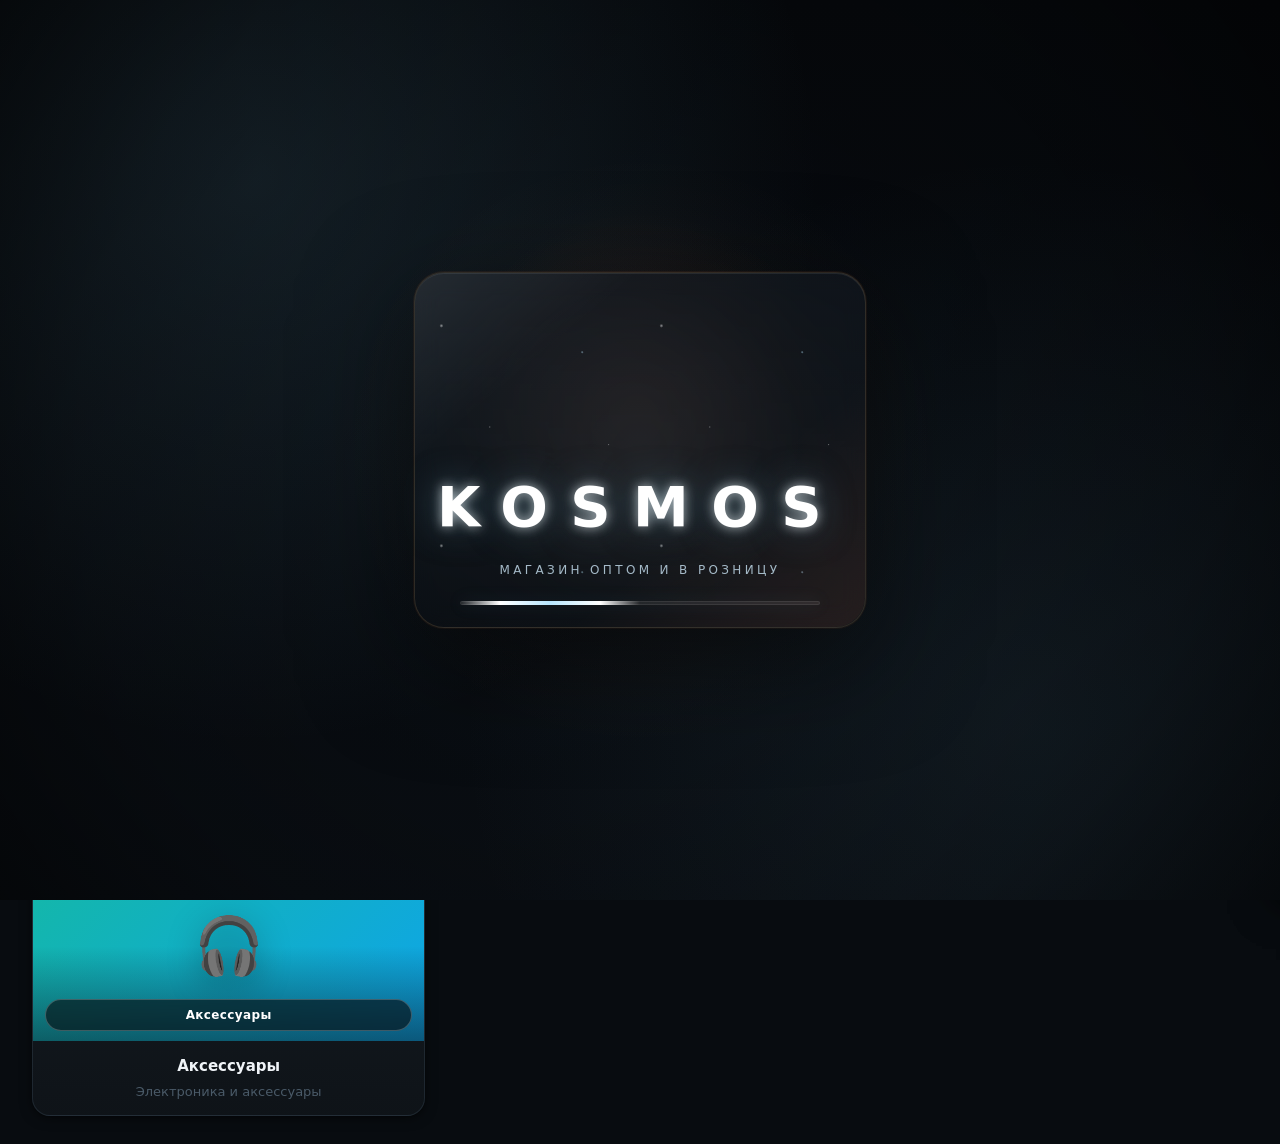
==== commit 30a35cc2: "предложения ава" ====
--- a/index.html
+++ b/index.html
@@ -1281,6 +1281,33 @@
     position: relative;
 }
 
+.category-image-emoji {
+    position: relative;
+    z-index: 1;
+    font-size: 56px;
+    line-height: 1;
+    filter: drop-shadow(0 8px 16px rgba(0,0,0,0.35));
+}
+
+.category-image-label {
+    position: absolute;
+    left: 12px;
+    right: 12px;
+    bottom: 10px;
+    z-index: 2;
+    text-align: center;
+    color: #fff;
+    font-size: 12px;
+    font-weight: 700;
+    letter-spacing: 0.03em;
+    padding: 6px 8px;
+    border-radius: 999px;
+    border: 1px solid rgba(255,255,255,0.22);
+    background: rgba(8,12,16,0.62);
+    backdrop-filter: blur(4px);
+    -webkit-backdrop-filter: blur(4px);
+}
+
 .category-image::after {
     content: '';
     position: absolute;
@@ -1641,6 +1668,12 @@
     color: var(--c-text-1);
 }
 
+.cart-top-action {
+    padding: 12px 16px;
+    border-bottom: 1px solid var(--c-border);
+    background: var(--c-surface-2);
+}
+
 .close-cart {
     width: 32px;
     height: 32px;
@@ -2111,6 +2144,12 @@
 }
 
 .order-summary { height: fit-content; }
+
+.proposal-note {
+    color: var(--c-text-2);
+    font-size: 14px;
+    line-height: 1.7;
+}
 
 #orderSummaryItems {
     margin-bottom: 14px;
@@ -2466,7 +2505,7 @@
         bottom: calc(10px + env(safe-area-inset-bottom, 0px));
         z-index: 2200;
         display: grid;
-        grid-template-columns: repeat(5, minmax(0, 1fr));
+        grid-template-columns: repeat(6, minmax(0, 1fr));
         gap: 6px;
         padding: 8px;
         background: rgba(12,17,23,0.92);
@@ -2503,6 +2542,18 @@
 
     .category-image { height: 120px; }
 
+    .category-image-emoji {
+        font-size: 44px;
+    }
+
+    .category-image-label {
+        font-size: 10px;
+        bottom: 8px;
+        left: 8px;
+        right: 8px;
+        padding: 5px 6px;
+    }
+
     .products-grid {
         grid-template-columns: repeat(2, minmax(0, 1fr));
         gap: 10px;
@@ -2602,7 +2653,7 @@
         bottom: calc(12px + env(safe-area-inset-bottom, 0px));
         z-index: 2200;
         display: grid;
-        grid-template-columns: repeat(5, minmax(0, 1fr));
+        grid-template-columns: repeat(6, minmax(0, 1fr));
         gap: 8px;
         padding: 10px;
         background: rgba(12,17,23,0.92);
@@ -2757,6 +2808,42 @@
                     </div>
                 </div>
             </div>
+
+            <!-- Предложение товаров и идей -->
+            <div id="proposalPage" class="page">
+                <div class="checkout-header">
+                    <button class="back-button" onclick="backFromProposal()">← Вернуться</button>
+                    <h2>Предложить товар или идею</h2>
+                </div>
+                <div class="checkout-container">
+                    <div class="checkout-form-section">
+                        <h3>Отправить предложение</h3>
+                        <form id="proposalForm" onsubmit="submitSuggestion(event)">
+                            <div class="form-group">
+                                <label for="suggestionName">Ваше имя *</label>
+                                <input type="text" id="suggestionName" required placeholder="Как к вам обращаться">
+                            </div>
+                            <div class="form-group">
+                                <label for="suggestionPhone">Телефон (опционально)</label>
+                                <input type="tel" id="suggestionPhone" placeholder="+996 555 123456">
+                            </div>
+                            <div class="form-group">
+                                <label for="suggestionTitle">Тема предложения *</label>
+                                <input type="text" id="suggestionTitle" required placeholder="Например: добавить новую категорию товаров">
+                            </div>
+                            <div class="form-group">
+                                <label for="suggestionMessage">Подробности *</label>
+                                <textarea id="suggestionMessage" rows="5" required placeholder="Опишите товар или идею: название, бренд, объем, ориентир по цене и т.д."></textarea>
+                            </div>
+                            <button type="submit" class="submit-button">Отправить в WhatsApp</button>
+                        </form>
+                    </div>
+                    <div class="order-summary">
+                        <h3>Что дальше?</h3>
+                        <p class="proposal-note">Мы получим ваше сообщение в WhatsApp и ответим в ближайшее время. Чем подробнее предложение, тем быстрее сможем помочь.</p>
+                    </div>
+                </div>
+            </div>
         </main>
     </div>
 
@@ -2777,6 +2864,10 @@
             <span class="dock-btn-icon">🛒<span class="dock-btn-badge" id="bottomCartCount">0</span></span>
             <span class="dock-btn-label">Корзина</span>
         </button>
+        <button class="dock-btn" id="dockProposalBtn" onclick="openProposalPage()" type="button">
+            <span class="dock-btn-icon">💡</span>
+            <span class="dock-btn-label">Предложить</span>
+        </button>
         <button class="dock-btn" id="dockTopBtn" onclick="window.scrollTo({top:0,behavior:'smooth'})" type="button">
             <span class="dock-btn-icon">↑</span>
             <span class="dock-btn-label">Наверх</span>
@@ -2792,13 +2883,13 @@
             <h2>🛒 Корзина</h2>
             <button class="close-cart" onclick="toggleCart()">✕</button>
         </div>
-        <div class="cart-items" id="cartItems"></div>
-        <div class="cart-footer">
+        <div class="cart-top-action">
             <button class="checkout-button" onclick="checkout()">
                 <span class="checkout-btn-label">Оформить заказ</span>
-                <span class="checkout-btn-total" id="cartTotal">0 сом</span>
+                <span class="checkout-btn-total" id="cartTotalTop">0 сом</span>
             </button>
         </div>
+        <div class="cart-items" id="cartItems"></div>
     </div>
 
     <!-- Кнопка Наверх -->
@@ -3409,6 +3500,7 @@
 let favorites = [];
 let currentCategory = null;
 let productImageObserver = null;
+let lastPageBeforeProposal = 'homePage';
 const OWNER_PHONE = '996999939007'; // Замени на свой номер
 
 // ЗАЩИТА ОТ XSS - ЭКРАНИРОВАНИЕ HTML
@@ -3448,6 +3540,34 @@
     };
 }
 
+function getCategorySticker(category) {
+    const name = String(category?.name || '').toLowerCase();
+
+    if (name.includes('игруш')) {
+        return { icon: '🧸', label: 'Игрушки', bg: 'linear-gradient(135deg, #7f5af0 0%, #3b82f6 100%)' };
+    }
+    if (name.includes('канц') || name.includes('конц')) {
+        return { icon: '✏️', label: 'Канцтовары', bg: 'linear-gradient(135deg, #06b6d4 0%, #3b82f6 100%)' };
+    }
+    if (name.includes('пакет') || name.includes('упаков')) {
+        return { icon: '🛍️', label: 'Пакеты', bg: 'linear-gradient(135deg, #22c55e 0%, #16a34a 100%)' };
+    }
+    if (name.includes('хоз')) {
+        return { icon: '🧽', label: 'Хозтовары', bg: 'linear-gradient(135deg, #f59e0b 0%, #ea580c 100%)' };
+    }
+    if (name.includes('продукт')) {
+        return { icon: '🍬', label: 'Продукты', bg: 'linear-gradient(135deg, #ec4899 0%, #f43f5e 100%)' };
+    }
+    if (name.includes('аксесс')) {
+        return { icon: '🎧', label: 'Аксессуары', bg: 'linear-gradient(135deg, #14b8a6 0%, #0ea5e9 100%)' };
+    }
+    if (name.includes('все')) {
+        return { icon: '🧺', label: 'Все товары', bg: 'linear-gradient(135deg, #5b8fa8 0%, #3d6d85 100%)' };
+    }
+
+    return { icon: '📦', label: category?.name || 'Категория', bg: 'linear-gradient(135deg, #475569 0%, #334155 100%)' };
+}
+
 // ИНИЦИАЛИЗАЦИЯ
 function init() {
     playSiteIntro();
@@ -3549,27 +3669,18 @@
         const div = document.createElement('div');
         div.className = 'category-card';
         div.onclick = () => selectCategory(cat.id);
-        
-        // Ищем первое фото в товарах этой категории
-        let categoryImageHtml = '<div style="font-size:48px;display:flex;align-items:center;justify-content:center;width:100%;height:100%;">📦</div>';
-        const categoryProducts = products[cat.id] || [];
-        if (categoryProducts.length > 0) {
-            const firstWithImage = categoryProducts.find(p => p.image);
-            if (firstWithImage && firstWithImage.image) {
-                const imagePaths = getOptimizedImagePaths(firstWithImage.image);
-                categoryImageHtml = `
-                    <picture>
-                        <source type="image/webp" srcset="${escapeHtml(imagePaths.thumbWebp)} 1x, ${escapeHtml(imagePaths.webp)} 2x">
-                        <img src="${escapeHtml(imagePaths.thumb)}" alt="Фото категории" loading="lazy" decoding="async" fetchpriority="low" style="max-width:100%;max-height:100%;object-fit:contain;" onerror="this.onerror=null;this.src='${escapeHtml(imagePaths.original)}';">
-                    </picture>
-                `;
-            }
-        }
+        const sticker = getCategorySticker(cat);
+        const categoryImageHtml = `
+            <div class="category-image-emoji" aria-hidden="true">${sticker.icon}</div>
+            <div class="category-image-label">${escapeHtml(sticker.label)}</div>
+        `;
         
         // Безопасно вставляем название и описание категории
         const imgDiv = document.createElement('div');
         imgDiv.className = 'category-image';
         imgDiv.innerHTML = categoryImageHtml;
+        imgDiv.style.background = sticker.bg;
+
         div.appendChild(imgDiv);
         
         const infoDiv = document.createElement('div');
@@ -3605,8 +3716,7 @@
 
     loadProducts(categoryId);
 
-    document.getElementById('homePage').classList.remove('active');
-    document.getElementById('checkoutPage').classList.remove('active');
+    document.querySelectorAll('.page').forEach(p => p.classList.remove('active'));
     document.getElementById('categoryPage').classList.add('active');
     updateCheckoutProgress('browse');
     updateBottomDockState();
@@ -3632,8 +3742,10 @@
     const categoriesBtn = document.getElementById('dockCategoriesBtn');
     const favoritesBtn = document.getElementById('dockFavoritesBtn');
     const cartBtn = document.getElementById('dockCartBtn');
+    const proposalBtn = document.getElementById('dockProposalBtn');
 
     const homeActive = document.getElementById('homePage')?.classList.contains('active');
+    const proposalActive = document.getElementById('proposalPage')?.classList.contains('active');
     const categoriesOpen = !document.body.classList.contains('categories-hidden');
     const favoritesOpen = document.getElementById('favoritesPanel')?.classList.contains('open');
     const cartOpen = document.getElementById('cartPanel')?.classList.contains('open');
@@ -3642,6 +3754,7 @@
     categoriesBtn?.classList.toggle('active', !!categoriesOpen);
     favoritesBtn?.classList.toggle('active', !!favoritesOpen);
     cartBtn?.classList.toggle('active', !!cartOpen);
+    proposalBtn?.classList.toggle('active', !!proposalActive);
 }
 
 function toggleCategoriesVisibility() {
@@ -4290,7 +4403,8 @@
 function updateCartUI() {
     const cartItemsDiv = document.getElementById('cartItems');
     const cartCount = document.getElementById('cartCount');
-    const cartTotal = document.getElementById('cartTotal');
+    const cartTotals = Array.from(document.querySelectorAll('#cartPanel .checkout-btn-total'));
+    const checkoutButtons = Array.from(document.querySelectorAll('#cartPanel .checkout-button'));
 
     const totalItems = cart.reduce((sum, item) => sum + item.quantity, 0);
     cartCount.textContent = totalItems;
@@ -4302,9 +4416,12 @@
 
     if (cart.length === 0) {
         cartItemsDiv.innerHTML = '<div class="empty-cart">Корзина пуста</div>';
-        cartTotal.textContent = '0 сом';
+        cartTotals.forEach(el => { el.textContent = '0 сом'; });
+        checkoutButtons.forEach(btn => { btn.disabled = true; });
         return;
     }
+
+    checkoutButtons.forEach(btn => { btn.disabled = false; });
 
     cartItemsDiv.innerHTML = '';
     let total = 0;
@@ -4385,7 +4502,8 @@
         cartItemsDiv.appendChild(div);
     });
 
-    cartTotal.textContent = total > 0 ? total + ' сом' : '0 сом';
+    const totalText = total > 0 ? total + ' сом' : '0 сом';
+    cartTotals.forEach(el => { el.textContent = totalText; });
 }
 
 function saveCart() {
@@ -4560,6 +4678,112 @@
     updateBottomDockState();
 }
 
+function openProposalPage() {
+    closeAllPanels();
+
+    const activePage = document.querySelector('.page.active');
+    if (activePage && activePage.id !== 'proposalPage') {
+        lastPageBeforeProposal = activePage.id;
+    }
+
+    document.querySelectorAll('.page').forEach(p => p.classList.remove('active'));
+    document.getElementById('proposalPage').classList.add('active');
+    updateCheckoutProgress('browse');
+    updateBottomDockState();
+    window.scrollTo({ top: 0, behavior: 'smooth' });
+}
+
+function backFromProposal() {
+    document.getElementById('proposalPage').classList.remove('active');
+
+    const targetPageId = document.getElementById(lastPageBeforeProposal)
+        ? lastPageBeforeProposal
+        : 'homePage';
+
+    document.getElementById(targetPageId).classList.add('active');
+    updateCheckoutProgress(targetPageId === 'checkoutPage' ? 'checkout' : 'browse');
+    updateBottomDockState();
+}
+
+function formatSuggestionText(data) {
+    const escapeForWa = value => String(value || '').replace(/[_*[\]()~`>#+\-=|{}.!]/g, '\\$&');
+
+    const safeName = escapeForWa(data.name);
+    const safePhone = escapeForWa(data.phone || 'не указан');
+    const safeTitle = escapeForWa(data.title);
+    const safeMessage = escapeForWa(data.message);
+
+    let text = '*💡 НОВОЕ ПРЕДЛОЖЕНИЕ ОТ КЛИЕНТА*\n\n';
+    text += `*Имя:* ${safeName}\n`;
+    text += `*Телефон:* ${safePhone}\n`;
+    text += `*Тема:* ${safeTitle}\n`;
+    text += `*Время:* ${new Date().toLocaleString('ru-RU')}\n\n`;
+    text += '*Описание:*\n';
+    text += `${safeMessage}\n`;
+
+    return encodeURIComponent(text);
+}
+
+function sendSuggestionToOwner(data) {
+    const messageText = formatSuggestionText(data);
+    const whatsappURL = `https://wa.me/${OWNER_PHONE}?text=${messageText}`;
+    const popup = window.open(whatsappURL, '_blank');
+    return !!popup;
+}
+
+function submitSuggestion(event) {
+    event.preventDefault();
+
+    const suggestionData = {
+        name: sanitizeInput(document.getElementById('suggestionName').value),
+        phone: sanitizeInput(document.getElementById('suggestionPhone').value),
+        title: sanitizeInput(document.getElementById('suggestionTitle').value),
+        message: sanitizeInput(document.getElementById('suggestionMessage').value)
+    };
+
+    if (!suggestionData.name || !suggestionData.title || !suggestionData.message) {
+        showNotification('⚠️ Заполните обязательные поля', 'error');
+        return;
+    }
+
+    if (!/^[а-яА-ЯёЁa-zA-Z0-9\s\-]{2,100}$/.test(suggestionData.name)) {
+        showNotification('⚠️ Имя содержит недопустимые символы', 'error');
+        return;
+    }
+
+    if (suggestionData.phone) {
+        const phoneDigits = suggestionData.phone.replace(/\D/g, '');
+        if ((!phoneDigits.startsWith('996') && !phoneDigits.startsWith('7')) || phoneDigits.length < 10 || phoneDigits.length > 15) {
+            showNotification('☎️ Проверьте номер: формат +996 или +7', 'error');
+            return;
+        }
+    }
+
+    if (suggestionData.title.length < 3 || suggestionData.title.length > 120) {
+        showNotification('⚠️ Тема должна быть от 3 до 120 символов', 'error');
+        return;
+    }
+
+    if (suggestionData.message.length < 8 || suggestionData.message.length > 1200) {
+        showNotification('⚠️ Описание должно быть от 8 до 1200 символов', 'error');
+        return;
+    }
+
+    let whatsappSent = false;
+    try {
+        whatsappSent = sendSuggestionToOwner(suggestionData);
+    } catch (error) {
+        console.error('Ошибка отправки предложения в WhatsApp:', error);
+    }
+
+    if (whatsappSent) {
+        document.getElementById('proposalForm').reset();
+        showNotification('✅ Предложение отправлено в WhatsApp', 'success');
+    } else {
+        showNotification('⚠️ Не удалось открыть WhatsApp. Разрешите всплывающие окна.', 'error');
+    }
+}
+
 function submitOrder(event) {
     event.preventDefault();
     
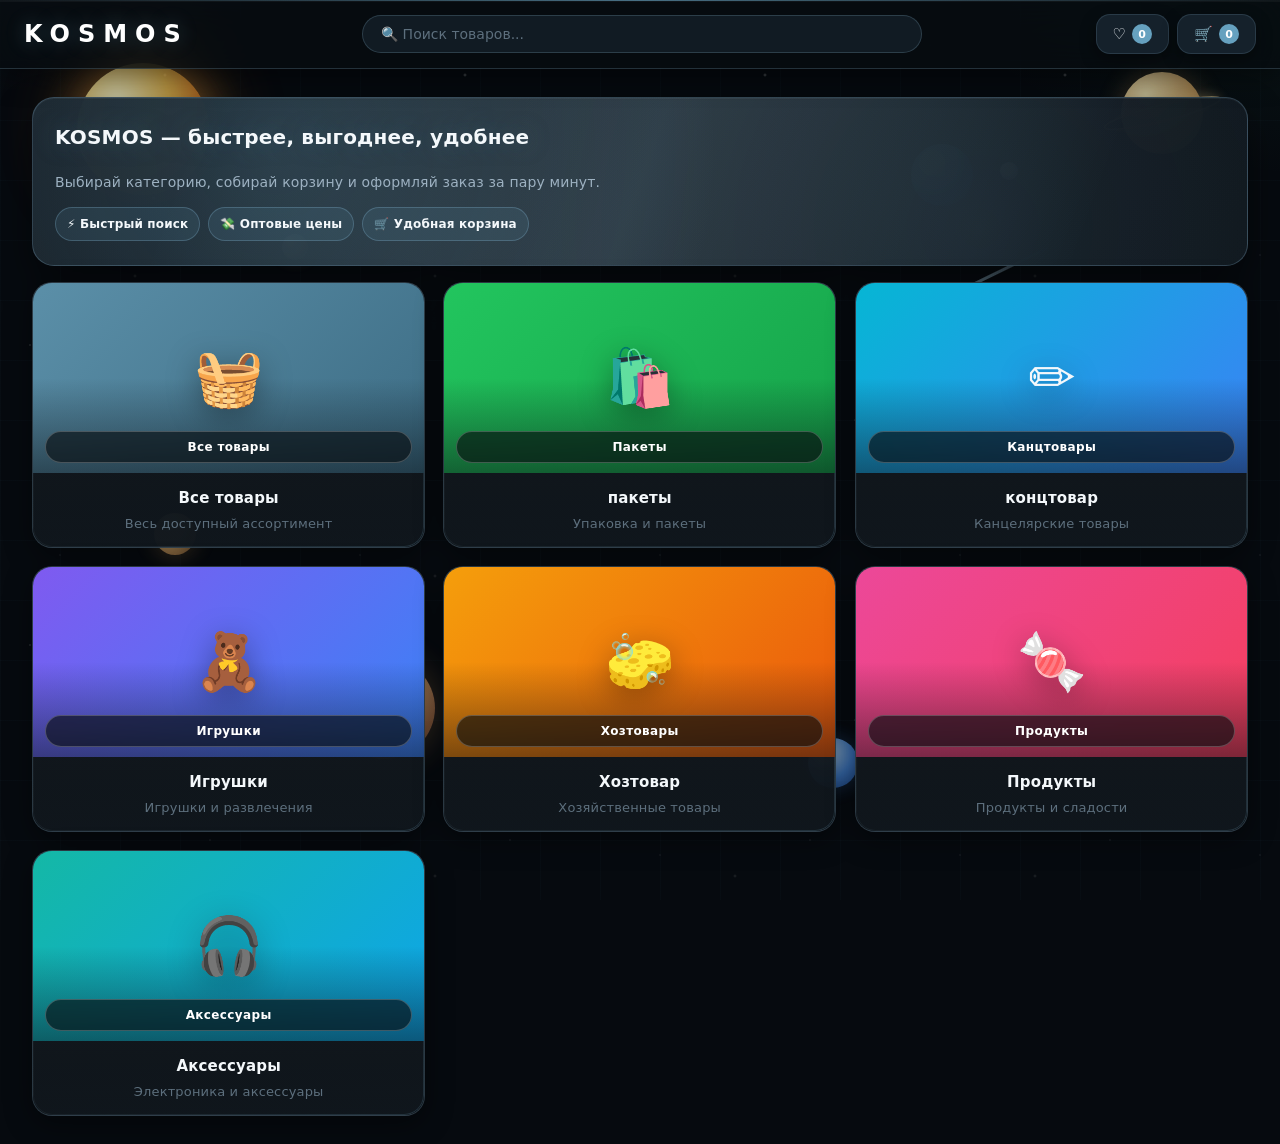
==== commit 3fda70ab: "в хз" ====
--- a/index.html
+++ b/index.html
@@ -25,37 +25,39 @@
    ================================================ */
 :root {
     /* Цвета */
-    --c-bg:          #080c10;
-    --c-surface-1:   #0f1419;
-    --c-surface-2:   #161d24;
-    --c-surface-3:   #1e2830;
-    --c-border:      rgba(99,130,150,0.18);
-    --c-border-hover:rgba(99,130,150,0.42);
-    --c-accent:      #5b8fa8;
-    --c-accent-soft: rgba(91,143,168,0.15);
-    --c-accent-glow: rgba(91,143,168,0.35);
+    --c-bg:          #060a0f;
+    --c-surface-1:   #101820;
+    --c-surface-2:   #15212b;
+    --c-surface-3:   #1b2b36;
+    --c-border:      rgba(122,161,184,0.20);
+    --c-border-hover:rgba(133,177,204,0.52);
+    --c-accent:      #66a1bf;
+    --c-accent-soft: rgba(102,161,191,0.16);
+    --c-accent-glow: rgba(102,161,191,0.38);
     --c-red:         #e05252;
     --c-red-soft:    rgba(224,82,82,0.12);
     --c-red-glow:    rgba(224,82,82,0.35);
     --c-green:       #3dba7e;
     --c-green-soft:  rgba(61,186,126,0.12);
-    --c-text-1:      #f0f4f8;
-    --c-text-2:      #8ca0b0;
-    --c-text-3:      #4a5a68;
+    --c-text-1:      #f4f8fb;
+    --c-text-2:      #9db1c1;
+    --c-text-3:      #5d6f7d;
 
     /* Радиусы */
     --r-sm:  8px;
     --r-md:  12px;
     --r-lg:  18px;
     --r-xl:  24px;
+    --r-2xl: 30px;
     --r-full:9999px;
 
     /* Тени */
-    --shadow-card:   0 2px 12px rgba(0,0,0,0.5), 0 1px 3px rgba(0,0,0,0.3);
-    --shadow-hover:  0 8px 32px rgba(0,0,0,0.6), 0 2px 8px rgba(91,143,168,0.18);
-    --shadow-panel:  -4px 0 40px rgba(0,0,0,0.7);
-    --shadow-btn:    0 2px 8px rgba(0,0,0,0.4);
-    --shadow-input:  0 0 0 3px rgba(91,143,168,0.2);
+    --shadow-card:   0 8px 28px rgba(0,0,0,0.42), 0 1px 0 rgba(255,255,255,0.03) inset;
+    --shadow-hover:  0 16px 44px rgba(0,0,0,0.58), 0 4px 16px rgba(102,161,191,0.20);
+    --shadow-panel:  -10px 0 48px rgba(0,0,0,0.72);
+    --shadow-btn:    0 6px 16px rgba(0,0,0,0.36);
+    --shadow-input:  0 0 0 3px rgba(102,161,191,0.22);
+    --shadow-glass:  0 18px 44px rgba(0,0,0,0.44), inset 0 1px 0 rgba(255,255,255,0.06);
 
     /* Переходы */
     --t-fast:  0.15s ease;
@@ -97,6 +99,7 @@
     -webkit-font-smoothing: antialiased;
     -moz-osx-font-smoothing: grayscale;
     line-height: 1.5;
+    text-rendering: optimizeLegibility;
 }
 
 /* Кастомный скроллбар */
@@ -140,6 +143,211 @@
     z-index: 0;
 }
 
+/* Декоративные космические объекты (Солнечная система) */
+.space-decor {
+    position: fixed;
+    inset: 0;
+    pointer-events: none;
+    z-index: 1;
+    overflow: hidden;
+}
+
+.space-decor .orb {
+    position: absolute;
+    border-radius: 50%;
+    opacity: 0.8;
+    filter: saturate(125%);
+}
+
+.space-decor .sun {
+    width: 132px;
+    aspect-ratio: 1;
+    top: 7%;
+    left: 6%;
+    background:
+        radial-gradient(circle at 30% 30%, rgba(255,255,220,0.98), rgba(255,206,112,0.9) 40%, rgba(255,145,61,0.76) 68%, rgba(255,102,48,0.46) 100%);
+    box-shadow: 0 0 44px rgba(255,180,94,0.55), 0 0 90px rgba(255,139,52,0.34);
+    animation: moonFloat 18s ease-in-out infinite;
+}
+
+.space-decor .mercury {
+    width: 26px;
+    aspect-ratio: 1;
+    top: 26%;
+    left: 22%;
+    background: radial-gradient(circle at 30% 30%, rgba(244,234,218,0.92), rgba(167,148,132,0.8) 58%, rgba(109,93,81,0.58) 100%);
+    box-shadow: 0 0 16px rgba(200,172,148,0.35);
+    animation: orbDrift 14s ease-in-out infinite;
+}
+
+.space-decor .venus {
+    width: 42px;
+    aspect-ratio: 1;
+    top: 57%;
+    left: 12%;
+    background: radial-gradient(circle at 32% 30%, rgba(255,246,201,0.93), rgba(240,194,132,0.82) 56%, rgba(184,128,77,0.6) 100%);
+    box-shadow: 0 0 22px rgba(233,178,114,0.34);
+    animation: orbDrift 19s ease-in-out infinite reverse;
+}
+
+.space-decor .earth {
+    width: 62px;
+    aspect-ratio: 1;
+    top: 16%;
+    right: 24%;
+    background:
+        radial-gradient(circle at 34% 30%, rgba(204,241,255,0.95), rgba(89,170,214,0.86) 45%, rgba(33,102,156,0.7) 72%, rgba(18,64,108,0.5) 100%),
+        radial-gradient(18px 12px at 56% 52%, rgba(77,173,112,0.72), transparent 76%);
+    box-shadow: 0 0 28px rgba(97,173,214,0.45);
+    animation: orbDrift 17s ease-in-out infinite;
+}
+
+.space-decor .moon {
+    width: 18px;
+    aspect-ratio: 1;
+    top: 18%;
+    right: 20.5%;
+    background:
+        radial-gradient(circle at 30% 30%, rgba(255,255,255,0.95), rgba(221,229,243,0.86) 52%, rgba(156,169,188,0.6) 100%);
+    box-shadow: 0 0 12px rgba(202,223,255,0.4);
+    animation: moonFloat 12s ease-in-out infinite;
+}
+
+.space-decor .mars {
+    width: 34px;
+    aspect-ratio: 1;
+    top: 68%;
+    right: 16%;
+    background: radial-gradient(circle at 32% 28%, rgba(255,196,144,0.92), rgba(222,108,72,0.8) 58%, rgba(141,62,47,0.62) 100%);
+    box-shadow: 0 0 18px rgba(205,99,64,0.32);
+    animation: orbDrift 16s ease-in-out infinite reverse;
+}
+
+.space-decor .jupiter {
+    width: 102px;
+    aspect-ratio: 1;
+    top: 73%;
+    left: 26%;
+    background:
+        radial-gradient(circle at 32% 26%, rgba(255,238,205,0.92), rgba(232,188,134,0.86) 42%, rgba(181,126,88,0.7) 72%, rgba(126,84,60,0.54) 100%),
+        linear-gradient(180deg, rgba(255,244,214,0.32) 0%, rgba(174,119,81,0.2) 100%);
+    box-shadow: 0 0 34px rgba(208,157,112,0.34);
+    animation: orbDrift 24s ease-in-out infinite;
+}
+
+.space-decor .saturn {
+    width: 82px;
+    aspect-ratio: 1;
+    top: 8%;
+    right: 6%;
+    background: radial-gradient(circle at 30% 28%, rgba(255,244,201,0.92), rgba(220,180,121,0.82) 58%, rgba(151,112,67,0.58) 100%);
+    box-shadow: 0 0 28px rgba(215,175,116,0.3);
+    animation: orbDrift 22s ease-in-out infinite;
+}
+
+.space-decor .saturn::before {
+    content: '';
+    position: absolute;
+    left: -24%;
+    right: -24%;
+    top: 39%;
+    height: 22%;
+    border-radius: 50%;
+    border: 2px solid rgba(245,225,176,0.6);
+    transform: rotate(-14deg);
+    box-shadow: 0 0 12px rgba(245,225,176,0.34);
+}
+
+.space-decor .uranus {
+    width: 54px;
+    aspect-ratio: 1;
+    top: 38%;
+    right: 8%;
+    background: radial-gradient(circle at 34% 28%, rgba(224,251,255,0.92), rgba(133,212,224,0.82) 58%, rgba(76,152,168,0.62) 100%);
+    box-shadow: 0 0 22px rgba(117,201,216,0.3);
+    animation: orbDrift 21s ease-in-out infinite reverse;
+}
+
+.space-decor .neptune {
+    width: 50px;
+    aspect-ratio: 1;
+    top: 82%;
+    right: 33%;
+    background: radial-gradient(circle at 34% 28%, rgba(214,238,255,0.92), rgba(92,153,230,0.82) 56%, rgba(46,94,172,0.62) 100%);
+    box-shadow: 0 0 20px rgba(78,139,218,0.32);
+    animation: orbDrift 20s ease-in-out infinite;
+}
+
+.space-decor .comet {
+    position: absolute;
+    width: 240px;
+    height: 3px;
+    top: 31%;
+    right: 14%;
+    transform: rotate(-26deg);
+    background: linear-gradient(90deg, rgba(255,255,255,0), rgba(184,229,255,0.75), rgba(255,255,255,0));
+    filter: blur(0.4px);
+    opacity: 0.55;
+    animation: cometMove 11s ease-in-out infinite;
+}
+
+.space-decor .stars-layer {
+    position: absolute;
+    inset: 0;
+    background-image:
+        radial-gradient(2px 2px at 12% 22%, rgba(255,255,255,0.82), transparent 100%),
+        radial-gradient(1.5px 1.5px at 28% 74%, rgba(194,229,255,0.7), transparent 100%),
+        radial-gradient(1px 1px at 42% 16%, rgba(255,255,255,0.72), transparent 100%),
+        radial-gradient(2px 2px at 62% 48%, rgba(185,215,255,0.65), transparent 100%),
+        radial-gradient(1.5px 1.5px at 78% 82%, rgba(255,255,255,0.66), transparent 100%),
+        radial-gradient(1px 1px at 88% 18%, rgba(196,230,255,0.62), transparent 100%);
+    opacity: 0.72;
+    animation: starsParallax 14s linear infinite;
+}
+
+@media (max-width: 768px) {
+    .space-decor {
+        opacity: 0.88;
+    }
+
+    .space-decor .sun { width: 96px; }
+    .space-decor .jupiter { width: 76px; }
+    .space-decor .saturn { width: 64px; }
+    .space-decor .earth { width: 50px; }
+    .space-decor .venus,
+    .space-decor .uranus,
+    .space-decor .neptune { width: 40px; }
+    .space-decor .moon,
+    .space-decor .mercury,
+    .space-decor .mars { width: 16px; }
+
+    .space-decor .comet {
+        width: 170px;
+        right: 8%;
+    }
+}
+
+@keyframes moonFloat {
+    0%, 100% { transform: translateY(0px) translateX(0px); }
+    50% { transform: translateY(-7px) translateX(-4px); }
+}
+
+@keyframes orbDrift {
+    0%, 100% { transform: translateY(0px); }
+    50% { transform: translateY(-9px); }
+}
+
+@keyframes cometMove {
+    0%, 100% { transform: translateX(0) rotate(-26deg); opacity: 0.18; }
+    45% { opacity: 0.42; }
+    60% { transform: translateX(-28px) rotate(-26deg); opacity: 0.08; }
+}
+
+@keyframes starsParallax {
+    from { transform: translateY(0); }
+    to { transform: translateY(-16px); }
+}
+
 /* ================================================
    START INTRO ANIMATION
    ================================================ */
@@ -628,6 +836,12 @@
     .site-intro-logo,
     .site-intro-sub,
     .site-intro-line::before {
+        animation: none !important;
+    }
+
+    .space-decor .orb,
+    .space-decor .comet,
+    .space-decor .stars-layer {
         animation: none !important;
     }
 }
@@ -1668,6 +1882,48 @@
     color: var(--c-text-1);
 }
 
+.utility-head-main {
+    display: flex;
+    align-items: center;
+    gap: 12px;
+    width: 100%;
+}
+
+.utility-head-titles {
+    display: flex;
+    flex-direction: column;
+    gap: 2px;
+    min-width: 0;
+}
+
+.utility-head-meta {
+    font-size: 12px;
+    color: var(--c-text-3);
+    margin: 0;
+}
+
+.utility-back-btn {
+    display: inline-flex;
+    align-items: center;
+    gap: 6px;
+    padding: 10px 14px;
+    border: 1px solid var(--c-border);
+    border-radius: var(--r-md);
+    background: var(--c-surface-3);
+    color: var(--c-text-1);
+    font-size: 14px;
+    font-weight: 700;
+    font-family: var(--font);
+    cursor: pointer;
+    transition: background var(--t-fast), border-color var(--t-fast), transform var(--t-fast);
+}
+
+.utility-back-btn:hover {
+    background: var(--c-accent-soft);
+    border-color: var(--c-accent);
+    transform: translateY(-1px);
+}
+
 .cart-top-action {
     padding: 12px 16px;
     border-bottom: 1px solid var(--c-border);
@@ -1727,6 +1983,7 @@
 .cart-item-controls {
     display: flex;
     align-items: center;
+    flex-wrap: wrap;
     gap: 8px;
     margin-bottom: 8px;
 }
@@ -1889,7 +2146,7 @@
     border-radius: var(--r-md);
     padding: 14px;
     display: flex;
-    align-items: center;
+    align-items: flex-start;
     gap: 12px;
     transition: border-color var(--t-fast);
 }
@@ -1924,9 +2181,14 @@
     font-size: 14px;
     color: var(--c-text-1);
     margin-bottom: 3px;
-    white-space: nowrap;
-    overflow: hidden;
-    text-overflow: ellipsis;
+    white-space: normal;
+    overflow: visible;
+    display: -webkit-box;
+    -webkit-line-clamp: 2;
+    line-clamp: 2;
+    -webkit-box-orient: vertical;
+    word-break: break-word;
+    line-height: 1.35;
 }
 
 .fav-item-price {
@@ -1935,7 +2197,11 @@
     margin-bottom: 8px;
 }
 
-.fav-item-actions { display: flex; gap: 8px; }
+.fav-item-actions {
+    display: flex;
+    gap: 8px;
+    flex-wrap: wrap;
+}
 
 .fav-qty-input {
     width: 52px;
@@ -1965,7 +2231,7 @@
 }
 
 .fav-add-btn {
-    flex: 1;
+    flex: 1 1 140px;
     background: var(--c-accent-soft);
     border: 1px solid rgba(91,143,168,0.3);
     color: var(--c-text-1);
@@ -1975,6 +2241,7 @@
     font-size: 13px;
     font-family: var(--font);
     font-weight: 600;
+    min-height: 36px;
     transition: background var(--t-fast), border-color var(--t-fast);
 }
 
@@ -1989,6 +2256,7 @@
     cursor: pointer;
     font-size: 13px;
     font-family: var(--font);
+    min-height: 36px;
     transition: background var(--t-fast);
 }
 
@@ -2329,6 +2597,8 @@
 .product-card,
 .category-card {
     animation: fadeInUp 0.35s cubic-bezier(.4,0,.2,1) both;
+    content-visibility: auto;
+    contain-intrinsic-size: 340px 420px;
 }
 
 .product-card:nth-child(1)  { animation-delay: 0.03s; }
@@ -2367,6 +2637,394 @@
 }
 
 .overlay.active { display: block; }
+
+/* ================================================
+   ПРОФЕССИОНАЛЬНЫЙ ВИЗУАЛЬНЫЙ АПГРЕЙД
+   ================================================ */
+body {
+    letter-spacing: 0.01em;
+}
+
+body {
+    background:
+        radial-gradient(1200px 600px at -10% -20%, rgba(102,161,191,0.16), transparent 55%),
+        radial-gradient(900px 520px at 110% -10%, rgba(61,186,126,0.10), transparent 58%),
+        var(--c-bg);
+}
+
+.container {
+    max-width: 1440px;
+    gap: 24px;
+    padding-top: 24px;
+}
+
+.page {
+    animation: pageFadeIn 0.28s ease both;
+}
+
+@keyframes pageFadeIn {
+    from { opacity: 0; transform: translateY(8px); }
+    to { opacity: 1; transform: translateY(0); }
+}
+
+.sidebar,
+.mobile-cats,
+.checkout-form-section,
+.order-summary,
+.modal-content,
+.search-results-panel,
+.cart-panel,
+.favorites-panel {
+    background: linear-gradient(180deg, rgba(18,27,35,0.92) 0%, rgba(13,20,27,0.92) 100%);
+    border-color: rgba(128,171,196,0.24);
+}
+
+.sidebar {
+    position: sticky;
+    top: 86px;
+    border-radius: var(--r-xl);
+    box-shadow: var(--shadow-glass);
+}
+
+.sidebar h3 {
+    letter-spacing: 0.04em;
+    text-transform: uppercase;
+    font-size: 13px;
+}
+
+.header {
+    background: rgba(7,12,17,0.76);
+    border-bottom-color: rgba(128,171,196,0.24);
+    box-shadow: 0 2px 0 rgba(255,255,255,0.04) inset, 0 8px 28px rgba(0,0,0,0.44);
+}
+
+.logo {
+    letter-spacing: 8px;
+    text-shadow: 0 0 20px rgba(132,200,232,0.28);
+    font-weight: 700;
+}
+
+.search-input,
+.quantity-input,
+.form-group input,
+.form-group textarea {
+    background: rgba(19,30,38,0.9);
+    border-color: rgba(128,171,196,0.24);
+}
+
+.search-wrap {
+    max-width: 560px;
+}
+
+.search-results-panel {
+    border-radius: 16px;
+    box-shadow: 0 18px 56px rgba(0,0,0,0.62);
+}
+
+.search-result-item {
+    border-radius: 10px;
+    margin: 4px;
+    border-bottom: none;
+}
+
+.cart-button,
+.fav-header-btn,
+.categories-toggle-btn,
+.back-button,
+.admin-button,
+.mobile-cat-btn,
+.quantity-btn,
+.remove-btn {
+    box-shadow: var(--shadow-btn);
+}
+
+.cart-button,
+.fav-header-btn,
+.categories-toggle-btn {
+    border-radius: 14px;
+    padding: 9px 16px;
+}
+
+.category-card,
+.product-card {
+    border-color: rgba(128,171,196,0.24);
+    border-radius: 20px;
+    overflow: hidden;
+    position: relative;
+}
+
+.category-card::before,
+.product-card::before {
+    content: '';
+    position: absolute;
+    inset: 0;
+    border-radius: inherit;
+    padding: 1px;
+    background: linear-gradient(140deg, rgba(167,215,239,0.30), rgba(255,255,255,0.04) 32%, rgba(117,172,200,0.28));
+    -webkit-mask: linear-gradient(#000 0 0) content-box, linear-gradient(#000 0 0);
+    mask: linear-gradient(#000 0 0) content-box, linear-gradient(#000 0 0);
+    -webkit-mask-composite: xor;
+    mask-composite: exclude;
+    pointer-events: none;
+    opacity: 0.7;
+}
+
+.category-card:hover,
+.product-card:hover {
+    transform: translateY(-7px);
+}
+
+.category-image,
+.product-image {
+    background: linear-gradient(180deg, rgba(23,35,45,0.9) 0%, rgba(15,24,31,0.9) 100%);
+}
+
+.category-info,
+.product-info {
+    background: linear-gradient(180deg, rgba(16,24,31,0.20) 0%, rgba(16,24,31,0.58) 100%);
+}
+
+.product-info {
+    padding: 18px;
+}
+
+.product-name {
+    line-height: 1.35;
+    font-size: 15px;
+}
+
+.product-price {
+    background: linear-gradient(120deg, #f2fbff 0%, #a8d8ef 100%);
+    -webkit-background-clip: text;
+    background-clip: text;
+    color: transparent;
+    text-shadow: 0 0 12px rgba(102,161,191,0.24);
+}
+
+.product-price-original {
+    color: rgba(157,177,193,0.76);
+}
+
+.checkout-button,
+.submit-button,
+.add-to-cart-button,
+.modal-btn-primary {
+    border-radius: 14px;
+}
+
+.add-to-cart-button {
+    background: linear-gradient(135deg, rgba(102,161,191,0.36) 0%, rgba(72,130,162,0.44) 100%);
+    border-color: rgba(142,200,228,0.46);
+}
+
+.add-to-cart-button:hover {
+    box-shadow: 0 10px 24px rgba(66,132,168,0.42), inset 0 0 0 1px rgba(255,255,255,0.10);
+}
+
+.cart-item,
+.fav-item,
+.summary-item {
+    border-radius: 12px;
+}
+
+.cart-panel-header,
+.cart-top-action,
+.favorites-panel-header {
+    backdrop-filter: blur(8px);
+    -webkit-backdrop-filter: blur(8px);
+}
+
+.checkout-progress {
+    gap: 12px;
+}
+
+.checkout-step {
+    border-radius: 13px;
+    border-color: rgba(128,171,196,0.25);
+}
+
+.bottom-dock {
+    border-color: rgba(128,171,196,0.26) !important;
+    box-shadow: 0 20px 42px rgba(0,0,0,0.52), inset 0 1px 0 rgba(255,255,255,0.06) !important;
+}
+
+.dock-btn {
+    border-radius: 16px;
+}
+
+.dock-btn.active {
+    background: linear-gradient(180deg, rgba(102,161,191,0.26) 0%, rgba(102,161,191,0.10) 100%);
+    box-shadow: inset 0 0 0 1px rgba(175,222,245,0.32);
+}
+
+button,
+input,
+textarea,
+select {
+    font-family: var(--font);
+}
+
+input,
+textarea,
+.search-input,
+.product-name,
+.product-description,
+.category-info h3,
+.category-info p,
+.proposal-note {
+    -webkit-user-select: text;
+    user-select: text;
+}
+
+button:focus-visible,
+input:focus-visible,
+textarea:focus-visible,
+select:focus-visible {
+    outline: 2px solid rgba(132,200,232,0.82);
+    outline-offset: 2px;
+}
+
+.page h2 {
+    letter-spacing: 0.01em;
+}
+
+.hero-cinematic {
+    border-radius: 22px;
+    box-shadow: 0 18px 40px rgba(0,0,0,0.44), inset 0 1px 0 rgba(255,255,255,0.05);
+    border-color: rgba(138,187,214,0.26);
+}
+
+.hero-title {
+    font-weight: 800;
+    letter-spacing: 0.02em;
+}
+
+.hero-chip {
+    border-color: rgba(138,187,214,0.28);
+    background: rgba(102,161,191,0.13);
+}
+
+.checkout-form-section h3,
+.order-summary h3 {
+    letter-spacing: 0.02em;
+}
+
+.form-group label {
+    color: #b9ccda;
+}
+
+.submit-button {
+    box-shadow: 0 10px 26px rgba(76,137,169,0.42);
+}
+
+.scroll-top-btn {
+    background: rgba(19,30,38,0.88);
+    border-color: rgba(128,171,196,0.3);
+}
+
+/* Корзина и избранное как полноценные страницы */
+#cartPanel,
+#favoritesPanel {
+    display: none;
+}
+
+body.cart-page-open #cartPanel,
+body.favorites-page-open #favoritesPanel {
+    display: flex;
+    position: relative;
+    right: auto;
+    top: auto;
+    width: min(1240px, calc(100% - 24px));
+    height: auto;
+    min-height: calc(100dvh - 180px);
+    margin: 14px auto 110px;
+    border: 1px solid var(--c-border);
+    border-radius: var(--r-xl);
+    overflow: hidden;
+    box-shadow: var(--shadow-glass);
+}
+
+body.cart-page-open,
+body.favorites-page-open {
+    overflow: hidden;
+}
+
+body.cart-page-open #favoritesPanel,
+body.favorites-page-open #cartPanel {
+    display: none !important;
+}
+
+body.cart-page-open .container,
+body.favorites-page-open .container,
+body.cart-page-open .overlay,
+body.favorites-page-open .overlay {
+    display: none !important;
+}
+
+body.cart-page-open .cart-panel-header,
+body.favorites-page-open .favorites-panel-header {
+    position: sticky;
+    top: 0;
+    z-index: 3;
+}
+
+body.cart-page-open .cart-top-action {
+    position: sticky;
+    top: 72px;
+    z-index: 2;
+}
+
+body.cart-page-open .cart-items,
+body.favorites-page-open .favorites-items {
+    padding: 18px;
+    min-height: 0;
+    overflow-y: auto;
+    -webkit-overflow-scrolling: touch;
+    touch-action: pan-y;
+    overscroll-behavior: contain;
+}
+
+body.cart-page-open .cart-footer {
+    position: sticky;
+    bottom: 0;
+    z-index: 3;
+    background: linear-gradient(180deg, rgba(18,27,35,0.95) 0%, rgba(12,19,25,0.97) 100%);
+}
+
+@media (max-width: 768px) {
+    .container {
+        gap: 16px;
+        padding-top: 12px;
+    }
+
+    .product-info,
+    .category-info {
+        padding: 12px;
+    }
+
+    .sidebar {
+        position: static;
+    }
+
+    body.cart-page-open #cartPanel,
+    body.favorites-page-open #favoritesPanel {
+        position: fixed;
+        left: 8px;
+        right: 8px;
+        top: 74px;
+        bottom: calc(84px + env(safe-area-inset-bottom, 0px));
+        width: auto;
+        height: auto;
+        min-height: 0;
+        margin: 0;
+        border-radius: 16px;
+        overflow: hidden;
+    }
+
+    body.cart-page-open .cart-top-action {
+        top: 64px;
+    }
+}
 
 /* Категории скрыты по умолчанию: показываются по кнопке */
 body.categories-hidden .mobile-cats {
@@ -2505,7 +3163,7 @@
         bottom: calc(10px + env(safe-area-inset-bottom, 0px));
         z-index: 2200;
         display: grid;
-        grid-template-columns: repeat(6, minmax(0, 1fr));
+        grid-template-columns: repeat(5, minmax(0, 1fr));
         gap: 6px;
         padding: 8px;
         background: rgba(12,17,23,0.92);
@@ -2653,7 +3311,7 @@
         bottom: calc(12px + env(safe-area-inset-bottom, 0px));
         z-index: 2200;
         display: grid;
-        grid-template-columns: repeat(6, minmax(0, 1fr));
+        grid-template-columns: repeat(5, minmax(0, 1fr));
         gap: 8px;
         padding: 10px;
         background: rgba(12,17,23,0.92);
@@ -2669,6 +3327,90 @@
     }
 }
 
+@media (max-width: 600px) {
+    .cart-item,
+    .fav-item {
+        padding: 12px;
+    }
+
+    .fav-item-img,
+    .fav-item-img-placeholder {
+        width: 52px;
+        height: 52px;
+    }
+
+    .fav-item-actions {
+        width: 100%;
+    }
+
+    .fav-qty-input {
+        width: 64px;
+        min-height: 36px;
+    }
+
+    .remove-btn,
+    .quantity-btn,
+    .utility-back-btn,
+    .mobile-cat-btn,
+    .dock-btn {
+        min-height: 40px;
+    }
+
+    .dock-btn-label {
+        font-size: 10px;
+    }
+
+    .checkout-btn-total {
+        font-size: 16px;
+        padding: 6px 10px;
+    }
+
+    .search-input {
+        min-height: 42px;
+        font-size: 15px;
+    }
+
+    body {
+        padding-bottom: calc(96px + env(safe-area-inset-bottom, 0px));
+    }
+}
+
+@media (max-width: 380px) {
+    .products-grid,
+    .categories-grid {
+        grid-template-columns: 1fr !important;
+        gap: 10px;
+    }
+
+    .bottom-dock {
+        left: 6px;
+        right: 6px;
+        gap: 4px;
+        padding: 6px;
+    }
+
+    .dock-btn {
+        padding: 7px 4px;
+    }
+
+    .dock-btn-icon {
+        font-size: 18px;
+    }
+
+    .dock-btn-label {
+        font-size: 9px;
+    }
+}
+
+@media (prefers-reduced-motion: reduce) {
+    *, *::before, *::after {
+        animation-duration: 0.01ms !important;
+        animation-iteration-count: 1 !important;
+        transition-duration: 0.01ms !important;
+        scroll-behavior: auto !important;
+    }
+}
+
 /* Большие экраны */
 @media (min-width: 1200px) {
     .container { max-width: 1600px; padding: 28px 32px; }
@@ -2677,7 +3419,22 @@
 }
     </style>
 </head>
-<body class="categories-hidden">
+<body>
+    <div class="space-decor" aria-hidden="true">
+        <div class="stars-layer"></div>
+        <div class="orb sun"></div>
+        <div class="orb mercury"></div>
+        <div class="orb venus"></div>
+        <div class="orb earth"></div>
+        <div class="orb mars"></div>
+        <div class="orb jupiter"></div>
+        <div class="orb saturn"></div>
+        <div class="orb uranus"></div>
+        <div class="orb neptune"></div>
+        <div class="orb moon"></div>
+        <div class="comet"></div>
+    </div>
+
     <div id="siteIntro" class="site-intro" aria-hidden="true">
         <div class="site-intro-core">
             <div class="site-intro-fire"></div>
@@ -2715,9 +3472,6 @@
                 <div class="search-results-panel" id="searchPanel"></div>
             </div>
             <div class="header-actions">
-                <button class="categories-toggle-btn" id="categoriesToggleBtn" onclick="toggleCategoriesVisibility()">
-                    Показать категории
-                </button>
                 <button class="fav-header-btn" onclick="toggleFavorites()">
                     ♡ <span class="fav-count" id="favCount">0</span>
                 </button>
@@ -2734,9 +3488,6 @@
             <h3>Категории</h3>
             <ul class="categories-list" id="categoriesList"></ul>
         </aside>
-
-        <!-- Мобильная навигация по категориям -->
-        <div class="mobile-cats" id="mobileCats"></div>
 
         <!-- Основной контент -->
         <main class="main-content">
@@ -2780,20 +3531,24 @@
                         <h3>Ваши данные</h3>
                         <form id="checkoutForm" onsubmit="submitOrder(event)">
                             <div class="form-group">
-                                <label for="customerName">Ваше имя *</label>
-                                <input type="text" id="customerName" required placeholder="Иван Петров">
+                                <label for="customerDistrict">Район магазина</label>
+                                <input type="text" id="customerDistrict" placeholder="Например: Ноовкат">
                             </div>
                             <div class="form-group">
-                                <label for="customerPhone">Телефон *</label>
-                                <input type="tel" id="customerPhone" required placeholder="+996 555 123456">
+                                <label for="customerStoreName">Имя магазина</label>
+                                <input type="text" id="customerStoreName" placeholder="Например: Магазин Береке">
                             </div>
                             <div class="form-group">
-                                <label for="customerEmail">Email (опционально)</label>
-                                <input type="email" id="customerEmail" placeholder="ваш@email.com">
+                                <label for="customerName">Имя человека</label>
+                                <input type="text" id="customerName" placeholder="Например: Иван Петров">
                             </div>
                             <div class="form-group">
-                                <label for="customerAddress">Адрес доставки</label>
-                                <textarea id="customerAddress" placeholder="Адрес доставки" rows="3"></textarea>
+                                <label for="customerPhone">Номер телефона</label>
+                                <input type="tel" id="customerPhone" placeholder="+996 555 123456">
+                            </div>
+                            <div class="form-group">
+                                <label for="customerNotes">Пожелания (свободная строка)</label>
+                                <textarea id="customerNotes" placeholder="Пожелания" rows="3"></textarea>
                             </div>
                             <button type="submit" class="submit-button">Оформить заказ</button>
                         </form>
@@ -2852,10 +3607,6 @@
             <span class="dock-btn-icon">⌂</span>
             <span class="dock-btn-label">Главная</span>
         </button>
-        <button class="dock-btn" id="dockCategoriesBtn" onclick="toggleCategoriesVisibility()" type="button">
-            <span class="dock-btn-icon">☰</span>
-            <span class="dock-btn-label">Категории</span>
-        </button>
         <button class="dock-btn" id="dockFavoritesBtn" onclick="toggleFavorites()" type="button">
             <span class="dock-btn-icon">♡<span class="dock-btn-badge" id="bottomFavCount">0</span></span>
             <span class="dock-btn-label">Избранное</span>
@@ -2880,8 +3631,13 @@
     <!-- Боковая панель корзины -->
     <div id="cartPanel" class="cart-panel">
         <div class="cart-panel-header">
-            <h2>🛒 Корзина</h2>
-            <button class="close-cart" onclick="toggleCart()">✕</button>
+            <div class="utility-head-main">
+                <button class="utility-back-btn" onclick="toggleCart()">← Назад</button>
+                <div class="utility-head-titles">
+                    <h2>🛒 Корзина</h2>
+                    <p class="utility-head-meta" id="cartItemsMeta">0 товаров</p>
+                </div>
+            </div>
         </div>
         <div class="cart-top-action">
             <button class="checkout-button" onclick="checkout()">
@@ -2912,8 +3668,13 @@
     <!-- Панель избранного -->
     <div id="favoritesPanel" class="favorites-panel">
         <div class="favorites-panel-header">
-            <h2>♡ Избранное</h2>
-            <button class="close-cart" onclick="toggleFavorites()">✕</button>
+            <div class="utility-head-main">
+                <button class="utility-back-btn" onclick="toggleFavorites()">← Назад</button>
+                <div class="utility-head-titles">
+                    <h2>♡ Избранное</h2>
+                    <p class="utility-head-meta" id="favoritesItemsMeta">0 товаров</p>
+                </div>
+            </div>
         </div>
         <div class="favorites-items" id="favoritesItems"></div>
     </div>
@@ -3409,19 +4170,48 @@
     436, 439, 440, 441
 ]);
 
+const productByIdIndex = new Map();
+let allProductsFlat = [];
+let searchIndexFlat = [];
+
+function rebuildProductIndexes() {
+    productByIdIndex.clear();
+    allProductsFlat = [];
+    searchIndexFlat = [];
+
+    Object.keys(products).forEach(catId => {
+        const numericCatId = Number(catId);
+        (products[catId] || []).forEach(product => {
+            if (!product) return;
+            const id = Number(product.id);
+            if (!Number.isFinite(id)) return;
+
+            productByIdIndex.set(id, product);
+            allProductsFlat.push(product);
+
+            if (Number(product.priceRetail) > 0) {
+                searchIndexFlat.push({
+                    product,
+                    catId: numericCatId,
+                    nameLower: String(product.name || '').toLowerCase()
+                });
+            }
+        });
+    });
+}
+
 function syncProductsWithExcel() {
     Object.keys(products).forEach(catId => {
         products[catId] = (products[catId] || []).filter(product => !EXCEL_REMOVED_PRODUCT_IDS.has(Number(product.id)));
     });
+
+    rebuildProductIndexes();
 }
 
 function findProductById(productId) {
     const targetId = Number(productId);
-    for (let catId in products) {
-        const found = (products[catId] || []).find(p => Number(p.id) === targetId);
-        if (found) return found;
-    }
-    return null;
+    if (!Number.isFinite(targetId)) return null;
+    return productByIdIndex.get(targetId) || null;
 }
 
 function sanitizeFavoritesData(items) {
@@ -3501,6 +4291,8 @@
 let currentCategory = null;
 let productImageObserver = null;
 let lastPageBeforeProposal = 'homePage';
+let lastPageBeforeUtility = 'homePage';
+let lastAnimatedCartCount = -1;
 const OWNER_PHONE = '996999939007'; // Замени на свой номер
 
 // ЗАЩИТА ОТ XSS - ЭКРАНИРОВАНИЕ HTML
@@ -3642,9 +4434,6 @@
     const list = document.getElementById('categoriesList');
     list.innerHTML = '';
 
-    const mobileCats = document.getElementById('mobileCats');
-    mobileCats.innerHTML = '';
-
     categories.forEach(cat => {
         // Сайдбар
         const li = document.createElement('li');
@@ -3652,14 +4441,6 @@
         li.dataset.id = cat.id;
         li.onclick = () => selectCategory(cat.id);
         list.appendChild(li);
-
-        // Мобильные таблетки
-        const btn = document.createElement('button');
-        btn.className = 'mobile-cat-btn';
-        btn.textContent = cat.name;
-        btn.dataset.id = cat.id;
-        btn.onclick = () => selectCategory(cat.id);
-        mobileCats.appendChild(btn);
     });
 
     const grid = document.getElementById('categoriesGrid');
@@ -3720,13 +4501,6 @@
     document.getElementById('categoryPage').classList.add('active');
     updateCheckoutProgress('browse');
     updateBottomDockState();
-
-    // На телефоне после выбора категории автоматически прячем список категорий
-    if (window.innerWidth <= 768) {
-        document.body.classList.add('categories-hidden');
-        updateCategoriesToggleButton();
-        updateBottomDockState();
-    }
 }
 
 function updateCategoriesToggleButton() {
@@ -3747,8 +4521,8 @@
     const homeActive = document.getElementById('homePage')?.classList.contains('active');
     const proposalActive = document.getElementById('proposalPage')?.classList.contains('active');
     const categoriesOpen = !document.body.classList.contains('categories-hidden');
-    const favoritesOpen = document.getElementById('favoritesPanel')?.classList.contains('open');
-    const cartOpen = document.getElementById('cartPanel')?.classList.contains('open');
+    const favoritesOpen = document.body.classList.contains('favorites-page-open');
+    const cartOpen = document.body.classList.contains('cart-page-open');
 
     homeBtn?.classList.toggle('active', !!homeActive);
     categoriesBtn?.classList.toggle('active', !!categoriesOpen);
@@ -3868,16 +4642,10 @@
 
     let categoryProducts = [];
     if (categoryId === 0) {
-        for (let catId in products) {
-            categoryProducts = categoryProducts.concat(products[catId]);
-        }
+        categoryProducts = allProductsFlat;
     } else {
         categoryProducts = products[categoryId] || [];
     }
-
-    categoryProducts = categoryProducts.filter(product => {
-        return true; // показываем все товары, включая без фото и без цены
-    });
 
     const fragment = document.createDocumentFragment();
 
@@ -4076,11 +4844,7 @@
         input.value = quantity;
     }
     
-    let product = null;
-    for (let catId in products) {
-        product = products[catId].find(p => p.id === productId);
-        if (product) break;
-    }
+    const product = findProductById(productId);
     
     if (!product) return;
 
@@ -4179,19 +4943,45 @@
 }
 
 function toggleFavorites() {
-    const fav  = document.getElementById('favoritesPanel');
-    const cart = document.getElementById('cartPanel');
-    const overlay = document.getElementById('overlay');
-    const isOpen = fav.classList.contains('open');
-    cart.classList.remove('open');
-    fav.classList.toggle('open', !isOpen);
-    overlay.classList.toggle('active', !isOpen);
+    const isOpen = document.body.classList.contains('favorites-page-open');
+
+    if (isOpen) {
+        closeAllPanels();
+        restoreLastPageAfterUtility();
+        updateCheckoutProgress('browse');
+        updateBottomDockState();
+        return;
+    }
+
+    const activePage = document.querySelector('.page.active');
+    if (activePage) {
+        lastPageBeforeUtility = activePage.id;
+    }
+
+    closeAllPanels();
+    document.querySelectorAll('.page').forEach(p => p.classList.remove('active'));
+    document.body.classList.add('favorites-page-open');
+    document.getElementById('favoritesPanel').classList.add('open');
+    updateCheckoutProgress('browse');
+    updateBottomDockState();
+    window.scrollTo({ top: 0, behavior: 'smooth' });
 }
 
 function closeAllPanels() {
     document.getElementById('cartPanel').classList.remove('open');
     document.getElementById('favoritesPanel').classList.remove('open');
+    document.body.classList.remove('cart-page-open');
+    document.body.classList.remove('favorites-page-open');
     document.getElementById('overlay').classList.remove('active');
+}
+
+function restoreLastPageAfterUtility() {
+    const targetPageId = document.getElementById(lastPageBeforeUtility)
+        ? lastPageBeforeUtility
+        : (currentCategory !== null ? 'categoryPage' : 'homePage');
+
+    document.querySelectorAll('.page').forEach(p => p.classList.remove('active'));
+    document.getElementById(targetPageId).classList.add('active');
 }
 
 function updateFavoritesUI() {
@@ -4199,6 +4989,8 @@
     if (countEl) countEl.textContent = favorites.length;
     const bottomCountEl = document.getElementById('bottomFavCount');
     if (bottomCountEl) bottomCountEl.textContent = favorites.length;
+    const favoritesMeta = document.getElementById('favoritesItemsMeta');
+    if (favoritesMeta) favoritesMeta.textContent = `${favorites.length} товаров`;
 
     const container = document.getElementById('favoritesItems');
     if (!container) return;
@@ -4210,11 +5002,7 @@
     }
 
     favorites.forEach(productId => {
-        let product = null;
-        for (let catId in products) {
-            product = products[catId].find(p => p.id === productId);
-            if (product) break;
-        }
+        const product = findProductById(productId);
         if (!product) return;
 
         const price = product.priceRetail > 0 ? product.priceRetail + ' сом' : 'по запросу';
@@ -4226,14 +5014,22 @@
         item.className = 'fav-item';
 
         if (product.image) {
+            const imagePaths = getOptimizedImagePaths(product.image);
             const img = document.createElement('img');
             img.className = 'fav-item-img';
-            img.src = 'assets/images/' + escapeHtml(product.image);
+            img.src = escapeHtml(imagePaths.thumb || imagePaths.original);
+            img.srcset = `${escapeHtml(imagePaths.thumb || imagePaths.original)} 1x, ${escapeHtml(imagePaths.original)} 2x`;
             img.loading = 'lazy';
             img.decoding = 'async';
             img.fetchPriority = 'low';
             img.alt = '';
-            img.onerror = () => { img.style.display = 'none'; };
+            img.onerror = () => {
+                if (img.src !== escapeHtml(imagePaths.original)) {
+                    img.src = escapeHtml(imagePaths.original);
+                    return;
+                }
+                img.style.display = 'none';
+            };
             item.appendChild(img);
         } else {
             const ph = document.createElement('div');
@@ -4291,25 +5087,28 @@
 
 // КОРЗИНА
 function toggleCart() {
-    const cart = document.getElementById('cartPanel');
-    const fav  = document.getElementById('favoritesPanel');
-    const overlay = document.getElementById('overlay');
-    const isOpen = cart.classList.contains('open');
-    fav.classList.remove('open');
-    cart.classList.toggle('open', !isOpen);
-    overlay.classList.toggle('active', !isOpen);
+    const isOpen = document.body.classList.contains('cart-page-open');
+
+    if (isOpen) {
+        closeAllPanels();
+        restoreLastPageAfterUtility();
+        updateCheckoutProgress('browse');
+        updateBottomDockState();
+        return;
+    }
+
+    const activePage = document.querySelector('.page.active');
+    if (activePage) {
+        lastPageBeforeUtility = activePage.id;
+    }
+
+    closeAllPanels();
+    document.querySelectorAll('.page').forEach(p => p.classList.remove('active'));
+    document.body.classList.add('cart-page-open');
+    document.getElementById('cartPanel').classList.add('open');
+    updateCheckoutProgress('cart');
     updateBottomDockState();
-
-    if (!isOpen) {
-        updateCheckoutProgress('cart');
-    } else if (document.getElementById('checkoutPage')?.classList.contains('active')) {
-        updateCheckoutProgress('checkout');
-    } else {
-    updateBottomDockState();
-        updateCheckoutProgress('browse');
-    }
-
-    updateBottomDockState();
+    window.scrollTo({ top: 0, behavior: 'smooth' });
 }
 
 function addToCart(productId, quantity = 1, button = null) {
@@ -4327,11 +5126,7 @@
         button.classList.add('loading');
     }
 
-    let product = null;
-    for (let catId in products) {
-        product = products[catId].find(p => Number(p.id) === normalizedProductId);
-        if (product) break;
-    }
+    const product = findProductById(normalizedProductId);
     
     if (!product) {
         if (button) {
@@ -4403,16 +5198,21 @@
 function updateCartUI() {
     const cartItemsDiv = document.getElementById('cartItems');
     const cartCount = document.getElementById('cartCount');
-    const cartTotals = Array.from(document.querySelectorAll('#cartPanel .checkout-btn-total'));
+    const cartMeta = document.getElementById('cartItemsMeta');
+    const cartTotals = Array.from(document.querySelectorAll('.checkout-btn-total'));
     const checkoutButtons = Array.from(document.querySelectorAll('#cartPanel .checkout-button'));
 
     const totalItems = cart.reduce((sum, item) => sum + item.quantity, 0);
     cartCount.textContent = totalItems;
+    if (cartMeta) cartMeta.textContent = `${totalItems} товаров`;
     const bottomCartCount = document.getElementById('bottomCartCount');
     if (bottomCartCount) bottomCartCount.textContent = totalItems;
-    cartCount.classList.remove('bounce');
-    void cartCount.offsetWidth;
-    cartCount.classList.add('bounce');
+    if (lastAnimatedCartCount !== totalItems) {
+        cartCount.classList.remove('bounce');
+        void cartCount.offsetWidth;
+        cartCount.classList.add('bounce');
+        lastAnimatedCartCount = totalItems;
+    }
 
     if (cart.length === 0) {
         cartItemsDiv.innerHTML = '<div class="empty-cart">Корзина пуста</div>';
@@ -4554,16 +5354,18 @@
 // ОФОРМЛЕНИЕ ЗАКАЗА
 function formatOrderText(customerData) {
     // Экранируем все пользовательские данные для безопасности
-    const safeCustomerName = (customerData.name || '').replace(/[_*[\]()~`>#+-=|{}.!]/g, '\\$&');
-    const safePhone = (customerData.phone || '').replace(/[_*[\]()~`>#+-=|{}.!]/g, '\\$&');
-    const safeEmail = (customerData.email || 'не указан').replace(/[_*[\]()~`>#+-=|{}.!]/g, '\\$&');
-    const safeAddress = (customerData.address || 'не указан').replace(/[_*[\]()~`>#+-=|{}.!]/g, '\\$&');
+    const safeDistrict = (customerData.district || 'не указано').replace(/[_*[\]()~`>#+-=|{}.!]/g, '\\$&');
+    const safeStoreName = (customerData.storeName || 'не указано').replace(/[_*[\]()~`>#+-=|{}.!]/g, '\\$&');
+    const safeCustomerName = (customerData.name || 'не указано').replace(/[_*[\]()~`>#+-=|{}.!]/g, '\\$&');
+    const safePhone = (customerData.phone || 'не указан').replace(/[_*[\]()~`>#+-=|{}.!]/g, '\\$&');
+    const safeNotes = (customerData.notes || 'не указаны').replace(/[_*[\]()~`>#+-=|{}.!]/g, '\\$&');
     
     let text = '*📋 НОВЫЙ ЗАКАЗ*\n\n';
-    text += `*Клиент:* ${safeCustomerName}\n`;
-    text += `*Телефон:* ${safePhone}\n`;
-    text += `*Email:* ${safeEmail}\n`;
-    text += `*Адрес:* ${safeAddress}\n`;
+    text += `*Район магазина:* ${safeDistrict}\n`;
+    text += `*Имя магазина:* ${safeStoreName}\n`;
+    text += `*Имя человека:* ${safeCustomerName}\n`;
+    text += `*Номер:* ${safePhone}\n`;
+    text += `*Пожелания:* ${safeNotes}\n`;
     text += `*Время:* ${new Date().toLocaleString('ru-RU')}\n`;
     text += '\n*Товары:*\n';
     
@@ -4615,8 +5417,7 @@
     document.getElementById('homePage').classList.remove('active');
     document.getElementById('categoryPage').classList.remove('active');
     document.getElementById('checkoutPage').classList.add('active');
-    document.getElementById('cartPanel').classList.remove('open');
-    document.getElementById('overlay').classList.remove('active');
+    closeAllPanels();
     updateCheckoutProgress('checkout');
     updateBottomDockState();
     window.scrollTo({ top: 0, behavior: 'smooth' });
@@ -4667,13 +5468,9 @@
 
 function backToCart() {
     document.getElementById('checkoutPage').classList.remove('active');
-    // Восстанавливаем фоновую страницу
-    const bg = currentCategory !== null
-        ? document.getElementById('categoryPage')
-        : document.getElementById('homePage');
-    if (bg) bg.classList.add('active');
+    document.querySelectorAll('.page').forEach(p => p.classList.remove('active'));
+    document.body.classList.add('cart-page-open');
     document.getElementById('cartPanel').classList.add('open');
-    document.getElementById('overlay').classList.add('active');
     updateCheckoutProgress('cart');
     updateBottomDockState();
 }
@@ -4789,37 +5586,44 @@
     
     // САНИТИЗАЦИЯ ДАННЫХ - удаляем потенциально опасный код
     const customerData = {
+        district: sanitizeInput(document.getElementById('customerDistrict').value),
+        storeName: sanitizeInput(document.getElementById('customerStoreName').value),
         name: sanitizeInput(document.getElementById('customerName').value),
         phone: sanitizeInput(document.getElementById('customerPhone').value),
-        email: sanitizeInput(document.getElementById('customerEmail').value),
-        address: sanitizeInput(document.getElementById('customerAddress').value)
+        notes: sanitizeInput(document.getElementById('customerNotes').value)
     };
     
-    if (!customerData.name || !customerData.phone) {
-        showNotification('⚠️ Заполните обязательные поля', 'error');
+    if (customerData.district && (customerData.district.length < 2 || customerData.district.length > 100)) {
+        showNotification('⚠️ Проверьте район магазина', 'error');
+        return;
+    }
+
+    if (customerData.storeName && (customerData.storeName.length < 2 || customerData.storeName.length > 120)) {
+        showNotification('⚠️ Проверьте имя магазина', 'error');
         return;
     }
     
     // ВАЛИДАЦИЯ ИМЕНИ - только буквы, цифры, пробелы, дефисы
-    if (!/^[а-яА-ЯёЁa-zA-Z0-9\s\-]{2,100}$/.test(customerData.name)) {
+    if (customerData.name && !/^[а-яА-ЯёЁa-zA-Z0-9\s\-]{2,100}$/.test(customerData.name)) {
         showNotification('⚠️ Имя содержит недопустимые символы', 'error');
         return;
     }
     
     // ВАЛИДАЦИЯ ТЕЛЕФОНА
-    const phoneDigits = customerData.phone.replace(/\D/g, '');
-    if (!phoneDigits.startsWith('996') && !phoneDigits.startsWith('7')) {
-        showNotification('☎️ Номер должен начинаться с +996 или +7', 'error');
-        return;
-    }
-    if (phoneDigits.length < 10 || phoneDigits.length > 15) {
-        showNotification('☎️ Номер телефона введен некорректно', 'error');
-        return;
-    }
-    
-    // ВАЛИДАЦИЯ EMAIL если заполнен
-    if (customerData.email && !/^[^\s@]+@[^\s@]+\.[^\s@]+$/.test(customerData.email)) {
-        showNotification('⚠️ Проверьте корректность email', 'error');
+    if (customerData.phone) {
+        const phoneDigits = customerData.phone.replace(/\D/g, '');
+        if (!phoneDigits.startsWith('996') && !phoneDigits.startsWith('7')) {
+            showNotification('☎️ Номер должен начинаться с +996 или +7', 'error');
+            return;
+        }
+        if (phoneDigits.length < 10 || phoneDigits.length > 15) {
+            showNotification('☎️ Номер телефона введен некорректно', 'error');
+            return;
+        }
+    }
+
+    if (customerData.notes && customerData.notes.length > 500) {
+        showNotification('⚠️ Пожелания слишком длинные (до 500 символов)', 'error');
         return;
     }
 
@@ -4845,9 +5649,11 @@
     }
 
     // ПОКАЗЫВАЕМ СООБЩЕНИЕ УСПЕХА (безопасно - используем textContent)
+    const displayName = customerData.name || 'клиент';
+    const phonePart = customerData.phone ? ` Мы свяжемся с вами по номеру ${customerData.phone}.` : '';
     document.getElementById('modalMessage').textContent = whatsappSent
-        ? `Спасибо, ${customerData.name}! Ваш заказ принят. Чек отправлен в WhatsApp. Мы свяжемся с вами по номеру ${customerData.phone}.`
-        : `Спасибо, ${customerData.name}! Ваш заказ принят. Не удалось автоматически открыть WhatsApp — проверьте блокировку всплывающих окон. Мы свяжемся с вами по номеру ${customerData.phone}.`;
+        ? `Спасибо, ${displayName}! Ваш заказ принят. Чек отправлен в WhatsApp.${phonePart}`
+        : `Спасибо, ${displayName}! Ваш заказ принят. Не удалось автоматически открыть WhatsApp — проверьте блокировку всплывающих окон.${phonePart}`;
     document.getElementById('successModal').classList.add('active');
     updateCheckoutProgress('done');
 }
@@ -4990,13 +5796,10 @@
     const catNames = {};
     categories.forEach(c => { catNames[c.id] = c.name; });
 
-    for (let catId in products) {
-        products[catId].forEach(product => {
-            if (!product.priceRetail || product.priceRetail === 0) return;
-            if (product.name.toLowerCase().includes(q)) {
-                results.push({ product, catId });
-            }
-        });
+    for (let i = 0; i < searchIndexFlat.length; i++) {
+        const entry = searchIndexFlat[i];
+        if (!entry.nameLower.includes(q)) continue;
+        results.push({ product: entry.product, catId: entry.catId });
     }
 
     panel.innerHTML = '';
@@ -5019,14 +5822,22 @@
 
         // Картинка
         if (product.image) {
+            const imagePaths = getOptimizedImagePaths(product.image);
             const img = document.createElement('img');
             img.className = 'search-result-img';
-            img.src = 'assets/images/' + escapeHtml(product.image);
+            img.src = escapeHtml(imagePaths.thumb || imagePaths.original);
+            img.srcset = `${escapeHtml(imagePaths.thumb || imagePaths.original)} 1x, ${escapeHtml(imagePaths.original)} 2x`;
             img.loading = 'lazy';
             img.decoding = 'async';
             img.fetchPriority = 'low';
             img.alt = '';
-            img.onerror = () => img.style.display = 'none';
+            img.onerror = () => {
+                if (img.src !== escapeHtml(imagePaths.original)) {
+                    img.src = escapeHtml(imagePaths.original);
+                    return;
+                }
+                img.style.display = 'none';
+            };
             item.appendChild(img);
         } else {
             const ph = document.createElement('div');
